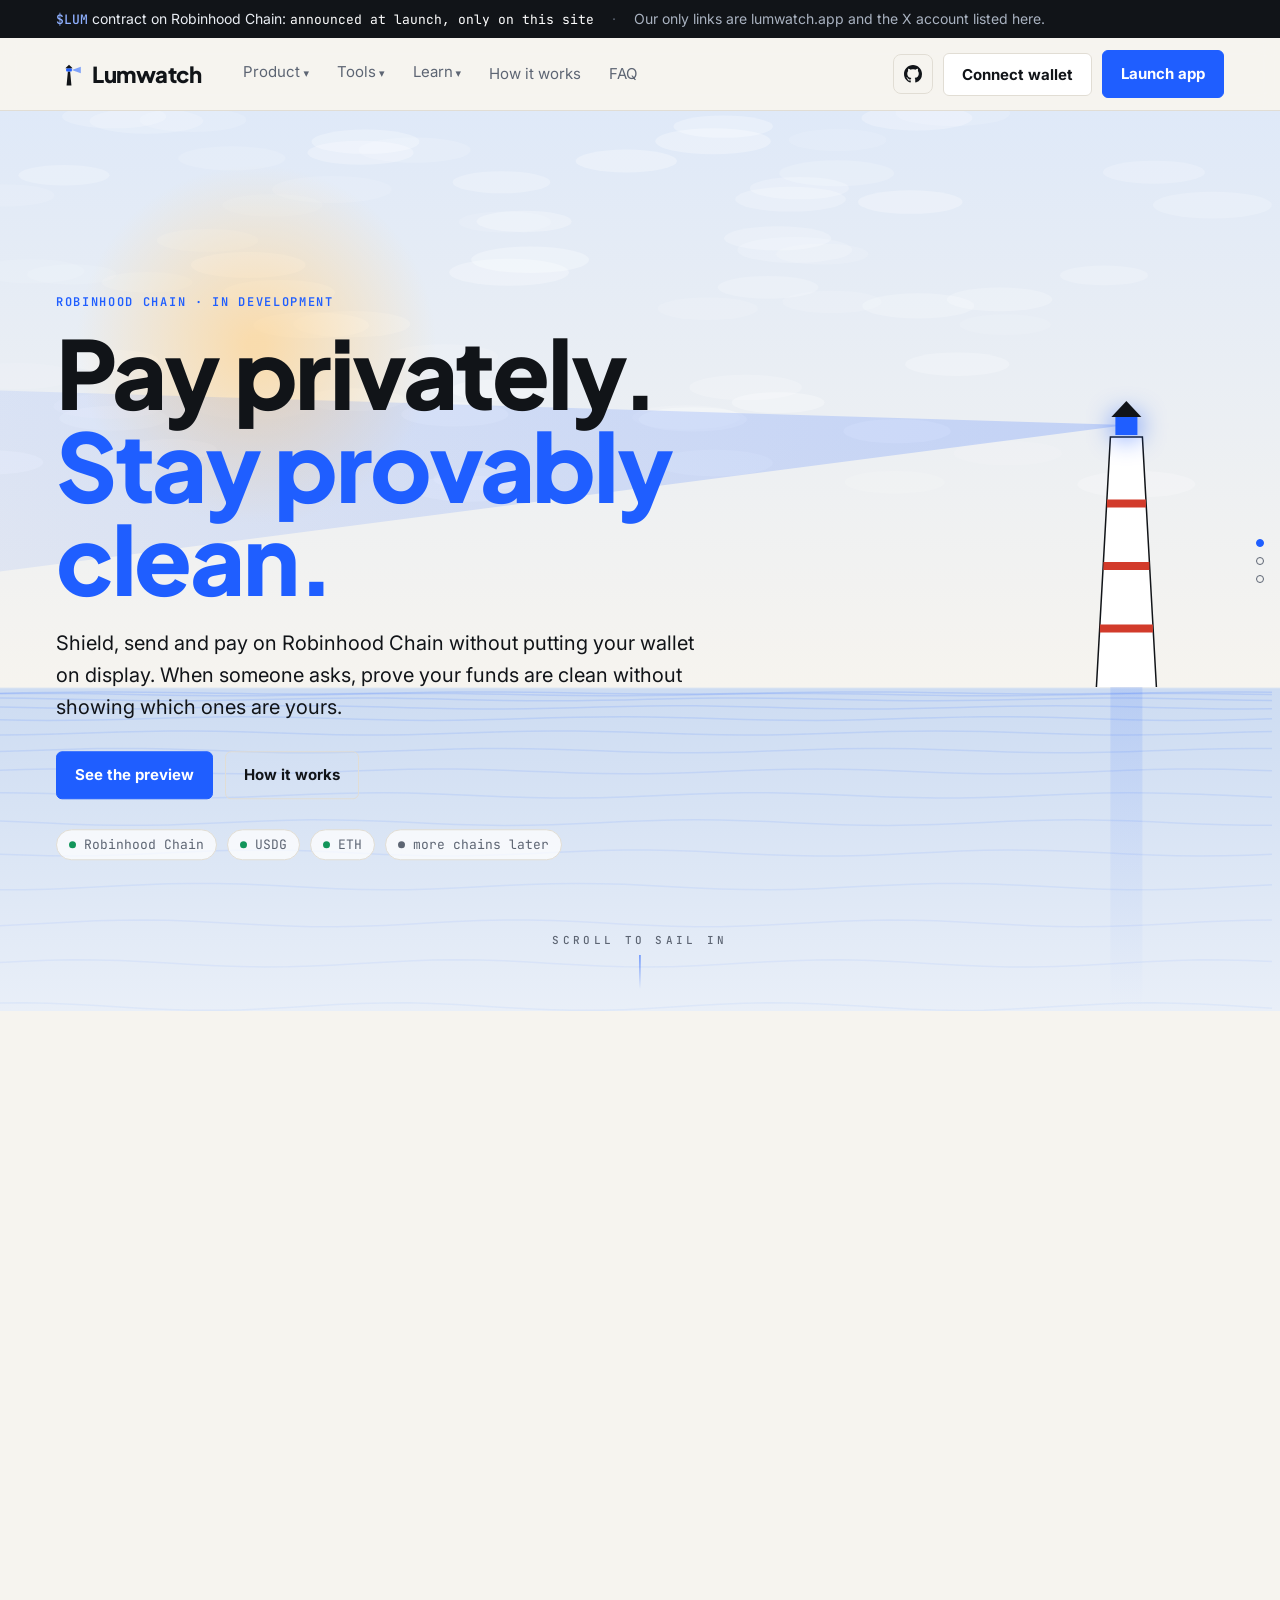
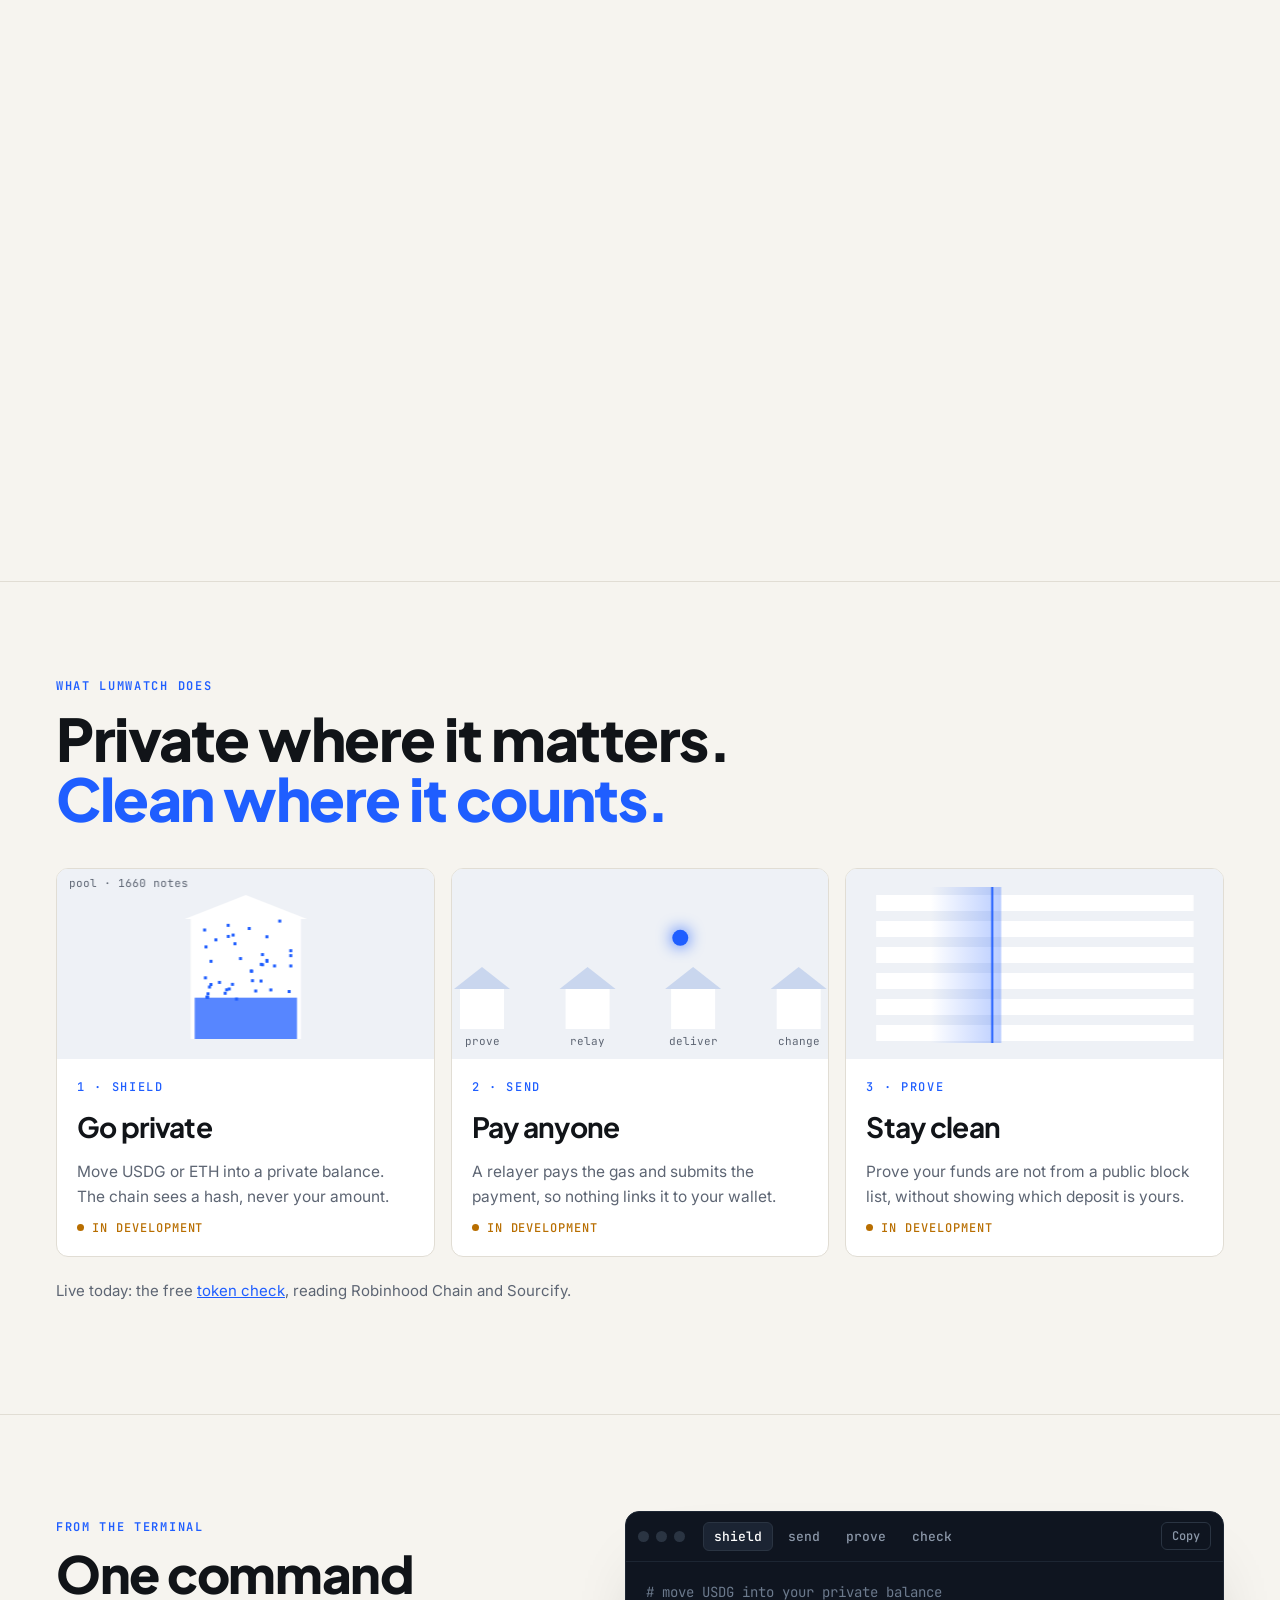
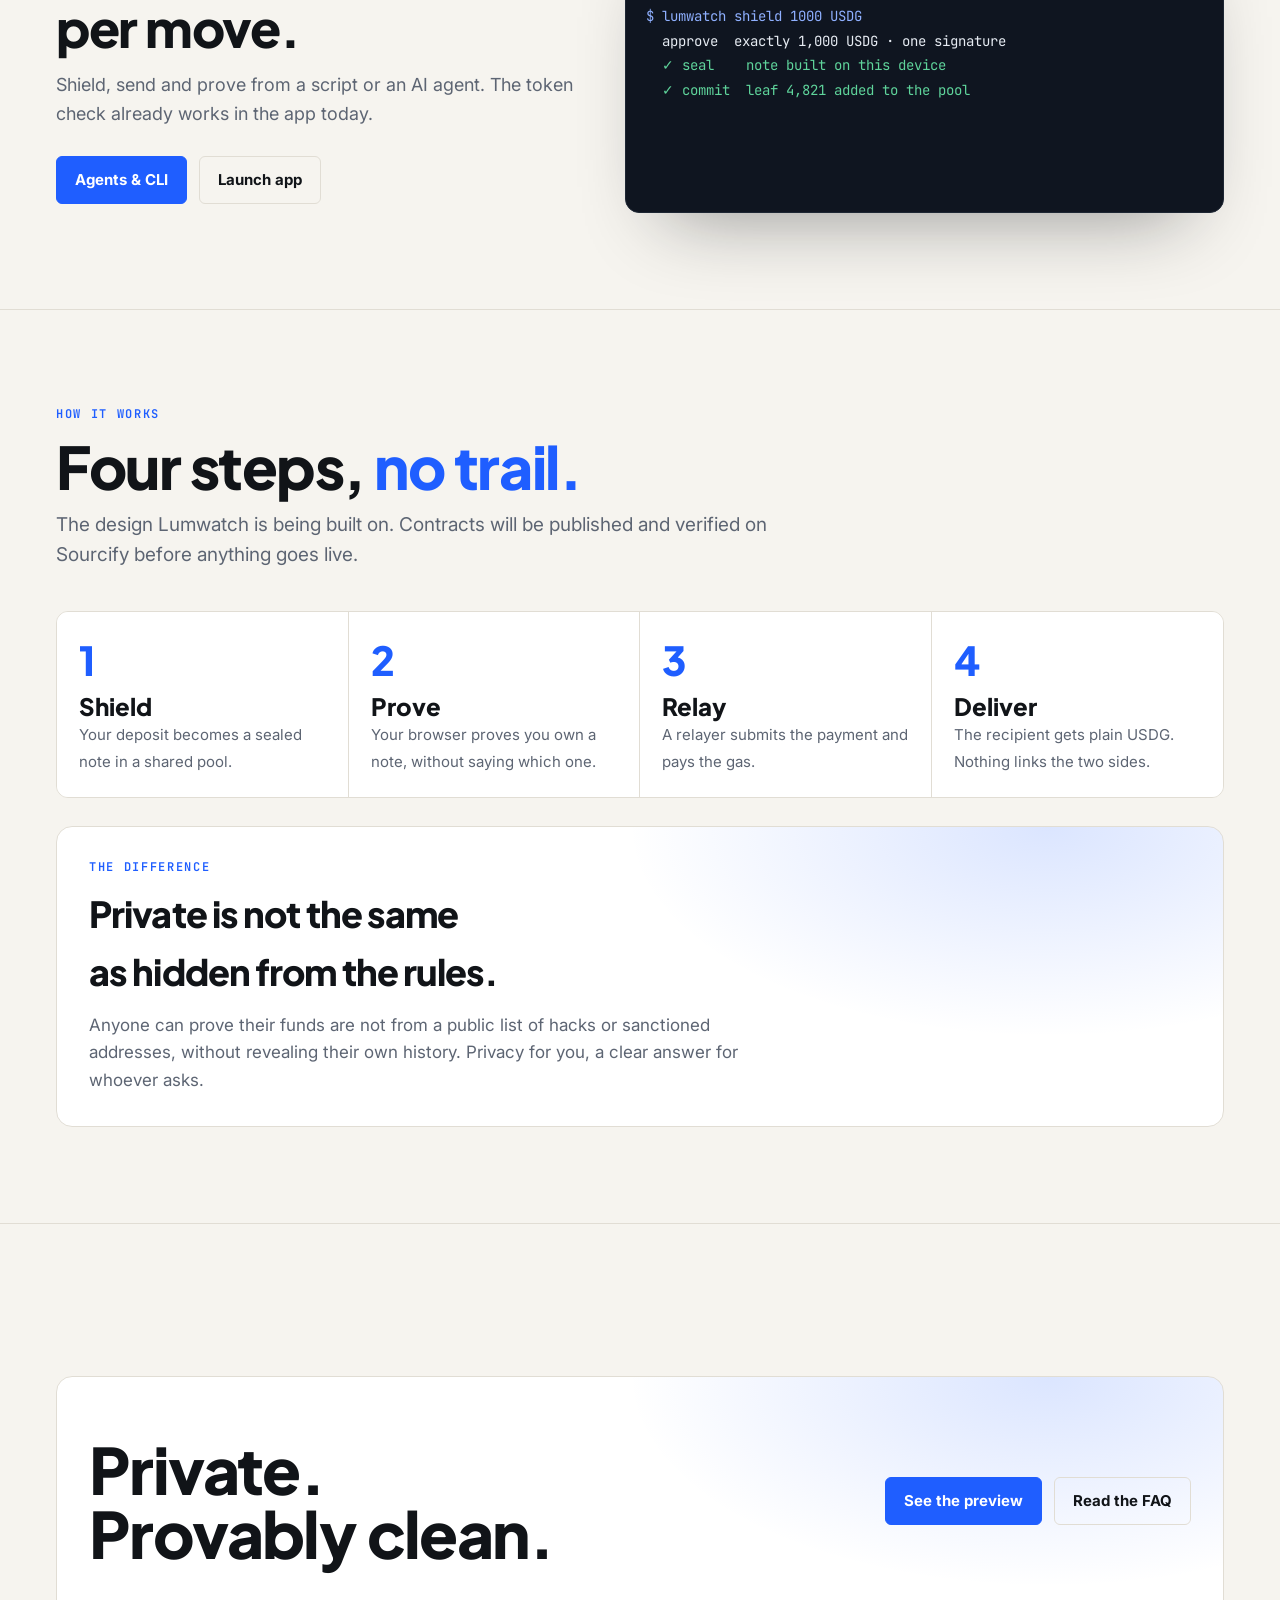
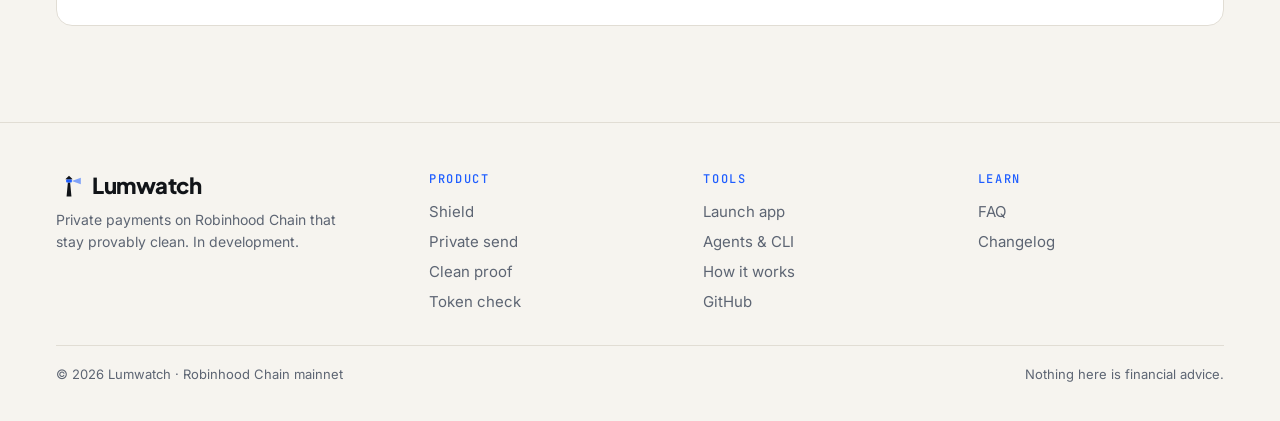
==== index.html @ 87ea3008 "Add files via upload" ====
<!doctype html>
<html lang="en">
<head>
<meta charset="utf-8">
<meta name="viewport" content="width=device-width, initial-scale=1, viewport-fit=cover">
<title>Lumwatch</title>
<meta name="description" content="Private payments on Robinhood Chain that stay provably clean. In development; the free token check is live.">
<link rel="canonical" href="https://lumwatch.app/">
<meta property="og:title" content="Lumwatch">
<meta property="og:description" content="Private payments on Robinhood Chain that stay provably clean. In development; the free token check is live.">
<meta property="og:url" content="https://lumwatch.app/">
<meta property="og:image" content="https://lumwatch.app/og.png">
<meta name="twitter:card" content="summary_large_image">
<meta name="theme-color" content="#f6f4ef">
<link rel="icon" href="data:image/svg+xml,%3Csvg xmlns='http://www.w3.org/2000/svg' viewBox='0 0 32 32'%3E%3Crect width='32' height='32' rx='7' fill='%23f6f4ef'/%3E%3Cpath d='M13 29l1.6-16h2.8L19 29z' fill='%23111418'/%3E%3Crect x='12.5' y='9' width='7' height='4' rx='1' fill='%231f5eff'/%3E%3Cpath d='M11.5 9h9L16 4.5z' fill='%23111418'/%3E%3C/svg%3E">
<link rel="preconnect" href="https://fonts.googleapis.com">
<link rel="preconnect" href="https://fonts.gstatic.com" crossorigin>
<link rel="stylesheet" href="https://fonts.googleapis.com/css2?family=Plus+Jakarta+Sans:wght@500;600;700;800&family=Inter:wght@400;500;600&family=JetBrains+Mono:wght@400;500&display=swap">
<link rel="stylesheet" href="/assets/style.css">
<link rel="stylesheet" href="/assets/extra.css">
</head>
<body data-page="home">
<div class="tokenbar"><div class="wrap">
  <span><b>$LUM</b> contract on Robinhood Chain: <span class="soon">announced at launch, only on this site</span></span>
  <span class="sep">·</span>
  <span class="muted">Our only links are lumwatch.app and the X account listed here.</span>
</div></div>
<nav class="top" id="nav"><div class="wrap">
  <a class="brand" href="/"><svg width="26" height="26" viewBox="0 0 32 32" aria-hidden="true"><path d="M13 30l1.6-17h2.8L19 30z" fill="#111418"/><rect x="12.5" y="9" width="7" height="4" rx="1" fill="#1f5eff"/><path d="M11.5 9h9L16 4.5z" fill="#111418"/><path d="M19.5 11l11-4v8z" fill="#1f5eff" opacity=".55"/></svg>Lumwatch</a>
  <div class="menu" id="menu">
    <div class="dd"><button type="button" aria-expanded="false">Product</button>
      <div class="panel">
        <a href="/shield/"><b>Shield <i>PREVIEW</i></b><span>Turn USDG or ETH into a private balance only you can see.</span></a>
        <a href="/send/"><b>Private send <i>PREVIEW</i></b><span>Pay any address. Nothing links it back to your wallet.</span></a>
        <a href="/prove/"><b>Clean proof <i>PREVIEW</i></b><span>Prove your funds are not from a blocked list, without showing which ones are yours.</span></a>
        <a href="/check/"><b>Token check <i>LIVE</i></b><span>Free: check any Robinhood Chain token before you buy.</span></a>
      </div></div>
    <div class="dd"><button type="button" aria-expanded="false">Tools</button>
      <div class="panel">
        <a href="/agents/"><b>Agents &amp; CLI</b><span>Private payments from scripts and AI agents. MCP server planned.</span></a>
        <a href="/how/"><b>How it works</b><span>Shield, prove, relay, deliver. And the clean proof.</span></a>
      </div></div>
    <div class="dd"><button type="button" aria-expanded="false">Learn</button>
      <div class="panel">
        <a href="/faq/"><b>FAQ</b><span>Privacy, rules, fees and what is live today.</span></a>
        <a href="/log/"><b>Changelog</b><span>What shipped and what is next.</span></a>
      </div></div>
    <a href="/how/">How it works</a>
    <a href="/faq/">FAQ</a>
  </div>
  <div class="navcta">
    <a class="iconbtn" href="https://github.com/lumwatch" target="_blank" rel="noopener" aria-label="Lumwatch on GitHub"><svg width="18" height="18" viewBox="0 0 16 16" aria-hidden="true" fill="currentColor"><path d="M8 0C3.58 0 0 3.58 0 8c0 3.54 2.29 6.53 5.47 7.59.4.07.55-.17.55-.38 0-.19-.01-.82-.01-1.49-2.01.37-2.53-.49-2.69-.94-.09-.23-.48-.94-.82-1.13-.28-.15-.68-.52-.01-.53.63-.01 1.08.58 1.23.82.72 1.21 1.87.87 2.33.66.07-.52.28-.87.51-1.07-1.78-.2-3.64-.89-3.64-3.95 0-.87.31-1.59.82-2.15-.08-.2-.36-1.02.08-2.12 0 0 .67-.21 2.2.82.64-.18 1.32-.27 2-.27.68 0 1.36.09 2 .27 1.53-1.04 2.2-.82 2.2-.82.44 1.1.16 1.92.08 2.12.51.56.82 1.27.82 2.15 0 3.07-1.87 3.75-3.65 3.95.29.25.54.73.54 1.48 0 1.07-.01 1.93-.01 2.2 0 .21.15.46.55.38A8.013 8.013 0 0016 8c0-4.42-3.58-8-8-8z"/></svg></a>
    <button class="btn wallet" type="button" id="wallet">Connect wallet</button>
    <a class="btn primary" href="/app/">Launch app</a>
    <button class="btn burger" type="button" id="burger" aria-expanded="false">Menu</button>
  </div>
</div></nav>
<main>
<div id="curtain" aria-hidden="true"><div class="c"><span class="lampdot"></span><span class="t">DIMMING THE WINDOWS</span><span class="w">LUMWATCH</span></div></div>
<div class="voyage" id="top">
  <div class="stage">
    <canvas id="sky" aria-hidden="true"></canvas>
    <div class="copy"><div class="wrap" style="position:relative;width:100%;height:100%">
      <div class="phase p1" style="top:50%;transform:translateY(-50%)">
        <div class="label">Robinhood Chain · in development</div>
        <h1 style="margin-top:16px">Pay privately. <span>Stay provably clean.</span></h1>
        <p>Shield, send and pay on Robinhood Chain without putting your wallet on display. When someone asks, prove your funds are clean without showing which ones are yours.</p>
        <div class="cta"><a class="btn primary" href="/app/">See the preview</a><a class="btn" href="/how/">How it works</a></div>
        <div class="chains"><span class="chip">Robinhood Chain</span><span class="chip">USDG</span><span class="chip">ETH</span><span class="chip next">more chains later</span></div>
      </div>
      <div class="phase p2 off" style="top:50%;transform:translateY(-50%)">
        <div class="label">The idea</div>
        <h2 style="margin-top:14px">Your wallet is <em>a lit window.</em></h2>
        <p>Every payment you make shows your balance, your history and everyone you pay. Lumwatch lets you choose what stays in the dark.</p>
      </div>
      <div class="phase p3 off" style="top:50%;transform:translateY(-50%)">
        <div class="label">Three moves</div>
        <h2 style="margin-top:14px">Shield. Send. <em>Prove.</em></h2>
        <div class="quay">
          <a href="/shield/"><i>1 · PREVIEW</i><b>Shield</b><span>Go private</span></a>
          <a href="/send/"><i>2 · PREVIEW</i><b>Send</b><span>Pay anyone</span></a>
          <a href="/prove/"><i>3 · PREVIEW</i><b>Prove</b><span>Stay clean</span></a>
        </div>
      </div>
    </div></div>
    <div class="depth" aria-hidden="true"><span class="on"></span><span></span><span></span></div>
    <div class="descend" aria-hidden="true">SCROLL TO SAIL IN<i></i></div>
  </div>
</div>
<section class="band"><div class="wrap"><div class="head reveal"><div class="label">What Lumwatch does</div><h2>Private where it matters. <em>Clean where it counts.</em></h2></div><div class="buildings"><a class="bld link reveal" href="/shield/"><canvas data-scene="granary" aria-hidden="true"></canvas><div class="in"><span class="num">1 · SHIELD</span><h3>Go private</h3><p>Move USDG or ETH into a private balance. The chain sees a hash, never your amount.</p><span class="st build">In development</span></div></a><a class="bld link reveal" href="/send/"><canvas data-scene="market" aria-hidden="true"></canvas><div class="in"><span class="num">2 · SEND</span><h3>Pay anyone</h3><p>A relayer pays the gas and submits the payment, so nothing links it to your wallet.</p><span class="st build">In development</span></div></a><a class="bld link reveal" href="/prove/"><canvas data-scene="light" aria-hidden="true"></canvas><div class="in"><span class="num">3 · PROVE</span><h3>Stay clean</h3><p>Prove your funds are not from a public block list, without showing which deposit is yours.</p><span class="st build">In development</span></div></a></div><p class="muted" style="margin-top:22px;font-size:15px">Live today: the free <a href="/check/">token check</a>, reading Robinhood Chain and Sourcify.</p></div></section>
<section class="band"><div class="wrap agents"><div class="reveal"><div class="label">From the terminal</div><h2 class="h2s">One command per move.</h2><p class="muted" style="font-size:18px;margin:16px 0 0">Shield, send and prove from a script or an AI agent. The token check already works in the app today.</p><div class="cta"><a class="btn primary" href="/agents/">Agents &amp; CLI</a><a class="btn" href="/app/">Launch app</a></div></div><div class="reveal"><div class="bpterm"><div class="tbar"><span class="dots"><i></i><i></i><i></i></span><div class="ttabs" role="tablist"><button type="button" data-cmd="shield" aria-selected="false">shield</button><button type="button" data-cmd="send" aria-selected="false">send</button><button type="button" data-cmd="prove" aria-selected="false">prove</button><button type="button" data-cmd="check" aria-selected="false">check</button></div><button class="tcopy" type="button" data-copycmd>Copy</button></div><pre aria-live="polite"></pre></div></div></div></section>
<section class="band" ><div class="wrap">
  <div class="head reveal"><div class="label">How it works</div><h2>Four steps, <em>no trail.</em></h2><p>The design Lumwatch is being built on. Contracts will be published and verified on Sourcify before anything goes live.</p></div>
  <div class="how reveal">
    <div><i>1</i><b>Shield</b><span>Your deposit becomes a sealed note in a shared pool.</span></div>
    <div><i>2</i><b>Prove</b><span>Your browser proves you own a note, without saying which one.</span></div>
    <div><i>3</i><b>Relay</b><span>A relayer submits the payment and pays the gas.</span></div>
    <div><i>4</i><b>Deliver</b><span>The recipient gets plain USDG. Nothing links the two sides.</span></div>
  </div>
  <div class="final reveal" style="margin-top:28px;padding:32px"><div style="max-width:60ch"><div class="label">The difference</div><h3 style="font-weight:800;font-size:clamp(26px,3vw,36px);margin-top:10px">Private is not the same as hidden from the rules.</h3><p class="muted" style="margin:12px 0 0">Anyone can prove their funds are not from a public list of hacks or sanctioned addresses, without revealing their own history. Privacy for you, a clear answer for whoever asks.</p></div></div>
</div></section>
<section class="band"><div class="wrap"><div class="final reveal" style="margin-top:56px"><h2>Private. Provably clean.</h2><div class="cta" style="margin:0"><a class="btn primary" href="/app/">See the preview</a><a class="btn" href="/faq/">Read the FAQ</a></div></div>
</div></section>
</main>
<footer><div class="wrap">
  <div><a class="brand" href="/" style="padding:0"><svg width="26" height="26" viewBox="0 0 32 32" aria-hidden="true"><path d="M13 30l1.6-17h2.8L19 30z" fill="#111418"/><rect x="12.5" y="9" width="7" height="4" rx="1" fill="#1f5eff"/><path d="M11.5 9h9L16 4.5z" fill="#111418"/><path d="M19.5 11l11-4v8z" fill="#1f5eff" opacity=".55"/></svg>Lumwatch</a><p class="muted" style="font-size:14px;margin:10px 0 0;max-width:34ch">Private payments on Robinhood Chain that stay provably clean. In development.</p></div>
  <div><h4>Product</h4><a href="/shield/">Shield</a><a href="/send/">Private send</a><a href="/prove/">Clean proof</a><a href="/check/">Token check</a></div>
  <div><h4>Tools</h4><a href="/app/">Launch app</a><a href="/agents/">Agents &amp; CLI</a><a href="/how/">How it works</a><a href="https://github.com/lumwatch" target="_blank" rel="noopener">GitHub</a></div>
  <div><h4>Learn</h4><a href="/faq/">FAQ</a><a href="/log/">Changelog</a></div>
  <div class="fine"><span>© 2026 Lumwatch · Robinhood Chain mainnet</span><span>Nothing here is financial advice.</span></div>
</div></footer>
<script src="/assets/site.js"></script>
</body>
</html>
---- assets/style.css ----
/* Layout: a harbour at first light; the lighthouse decides what is seen. An intro curtain lights the lamp, a pinned full-screen scene pulls the lighthouse closer as you scroll, then the quay opens: a working product window, the three buildings, agents, and the harbour log. One light look by choice: clean cream ground, ink text, sea-blue accent. */
:root {
  --sea: #f6f4ef; --tide: #ffffff; --deck: #eef1f6; --stone: #e1ddd4;
  --fog: #111418; --mist: #5d6573; --lamp: #1f5eff; --lamp-deep: #1546c9; --on-lamp: #ffffff;
  --safe: #12955a; --warn: #b86e00; --danger: #d23b2b;
  --display: "Plus Jakarta Sans", "Segoe UI", system-ui, sans-serif;
  --body: "Inter", "Segoe UI", system-ui, sans-serif;
  --mono: "JetBrains Mono", ui-monospace, Menlo, Consolas, monospace;
  color-scheme: light;
}
* { box-sizing: border-box; }
html { scroll-behavior: smooth; }
body { margin: 0; background: var(--sea); color: var(--fog); font: 17px/1.6 var(--body); overflow-x: hidden; }
a { color: var(--lamp); }
button { font-family: inherit; }
a:focus-visible, button:focus-visible, input:focus-visible, summary:focus-visible { outline: 2px solid var(--lamp); outline-offset: 3px; }
.wrap { max-width: 1200px; margin: 0 auto; padding-left: max(16px, env(safe-area-inset-left, 0px)); padding-right: max(16px, env(safe-area-inset-right, 0px)); }
h1, h2, h3 { font-family: var(--display); text-wrap: balance; margin: 0; letter-spacing: -.025em; }
.label { font: 600 12px var(--mono); letter-spacing: .14em; text-transform: uppercase; color: var(--lamp); }
.mono { font-family: var(--mono); }
.muted { color: var(--mist); }

/* intro curtain (Stoa "entering") */
#curtain { position: fixed; inset: 0; z-index: 50; background: var(--sea); display: grid; place-items: center; transition: opacity .9s ease, visibility .9s; }
#curtain.gone { opacity: 0; visibility: hidden; }
#curtain .c { display: flex; flex-direction: column; align-items: center; gap: 18px; }
#curtain .lampdot { width: 14px; height: 14px; border-radius: 50%; background: var(--lamp); box-shadow: 0 0 0 0 var(--lamp); animation: ignite 1.4s ease forwards; }
@keyframes ignite { 0% { opacity: 0; transform: scale(.2); } 60% { opacity: 1; box-shadow: 0 0 50px 16px color-mix(in srgb, var(--lamp) 40%, transparent); } 100% { opacity: 1; box-shadow: 0 0 90px 30px color-mix(in srgb, var(--lamp) 18%, transparent); } }
#curtain .t { font: 500 13px var(--mono); letter-spacing: .4em; color: var(--mist); }
#curtain .w { font: 800 48px var(--display); letter-spacing: -.02em; color: var(--fog); }

/* token bar (Blackpool) */
.tokenbar { background: var(--fog); color: #e9edf3; font-size: 14px; }
.tokenbar .wrap { display: flex; flex-wrap: wrap; gap: 6px 18px; align-items: center; padding-block: 8px; }
.tokenbar b { font: 500 13px var(--mono); color: #8fb0ff; }
.tokenbar .soon { font: 13px var(--mono); color: #fff; }
.tokenbar .sep { color: #5d6573; } .tokenbar .muted { color: #a9b2c0; }

/* nav with dropdowns */
body::before { content: ""; position: fixed; inset: 0 0 auto; height: env(safe-area-inset-top, 0px); z-index: 30; background: var(--sea); }
nav.top { position: sticky; top: env(safe-area-inset-top, 0px); z-index: 20; background: color-mix(in srgb, var(--sea) 88%, transparent); backdrop-filter: blur(10px); border-bottom: 1px solid var(--stone); }
nav.top .wrap { display: flex; align-items: center; gap: 18px; padding-block: 12px; }
.brand svg { flex: 0 0 auto; }
.brand { display: flex; align-items: center; gap: 10px; font: 800 22px var(--display); letter-spacing: -.02em; color: var(--fog); text-decoration: none; }
.menu { display: flex; gap: 4px; margin-left: 12px; }
.dd { position: relative; }
.dd > button, .menu > a { background: none; border: 0; color: var(--mist); font-size: 15px; padding: 8px 12px; border-radius: 6px; cursor: pointer; text-decoration: none; }
.dd > button:hover, .menu > a:hover, .dd.open > button { color: var(--fog); background: var(--tide); }
.dd > button::after { content: " ▾"; font-size: 11px; }
.panel { position: absolute; top: calc(100% + 8px); left: 0; width: 340px; background: var(--tide); border: 1px solid var(--stone); border-radius: 10px; padding: 8px; display: none; box-shadow: 0 24px 50px -20px rgba(17,20,24,.25); }
.dd.open .panel { display: grid; }
.panel a { display: grid; gap: 2px; padding: 10px 12px; border-radius: 8px; text-decoration: none; color: var(--fog); }
.panel a:hover { background: var(--deck); }
.panel a b { font-size: 15px; } .panel a span { font-size: 13px; color: var(--mist); }
.panel a i { font: normal 500 11px var(--mono); color: var(--lamp); margin-left: 6px; }
.navcta { margin-left: auto; display: flex; gap: 10px; align-items: center; }
.navcta .btn { white-space: nowrap; }
@media (max-width: 520px) { .navcta .btn { padding: 9px 12px; font-size: 14px; } .brand { font-size: 21px; } .tokenbar .muted, .tokenbar .sep { display: none; } .tokenbar .soon { display: block; } }
.btn { display: inline-flex; align-items: center; gap: 8px; padding: 11px 18px; border-radius: 6px; font-weight: 700; font-size: 15px; text-decoration: none; border: 1px solid var(--stone); color: var(--fog); background: transparent; cursor: pointer; }
.btn.primary { background: var(--lamp); border-color: var(--lamp); color: var(--on-lamp); }
.btn.primary:hover { background: var(--lamp-deep); border-color: var(--lamp-deep); }
.btn:hover { border-color: var(--lamp); }
.burger { display: none; }
@media (max-width: 900px) { .menu { display: none; } .burger { display: inline-flex; } nav.top.open .menu { display: flex; flex-direction: column; position: absolute; top: 100%; left: 0; right: 0; background: var(--tide); padding: 10px max(16px, env(safe-area-inset-left, 0px)); border-bottom: 1px solid var(--stone); margin: 0; } nav.top.open .panel { position: static; width: auto; box-shadow: none; } }

/* pinned hero (Stoa) */
.voyage { position: relative; height: 230vh; }
.stage { position: sticky; top: 0; height: 100vh; min-height: 560px; overflow: hidden; }
#sky { position: absolute; inset: 0; width: 100%; height: 100%; display: block; }
.stage .copy { position: absolute; inset: 72px 0 40px 0; display: flex; flex-direction: column; justify-content: center; }
.phase { position: absolute; left: max(16px, env(safe-area-inset-left, 0px)); right: max(16px, env(safe-area-inset-right, 0px)); transition: opacity .6s ease, transform .8s cubic-bezier(.2,.8,.2,1); }
.phase.off { opacity: 0; transform: translateY(24px); pointer-events: none; }
.p1 h1 { font-weight: 800; font-size: clamp(50px, 7.4vw, 100px); line-height: .98; max-width: 11ch; }
.p1 h1 span { display: block; color: var(--lamp); }
.p1 p { max-width: 50ch; font-size: 20px; margin: 22px 0 0; }
@media (max-width: 700px) { .p1 p, .p2 p { font-size: 17px; max-width: 32ch; } .p1 h1 { font-size: clamp(40px, 11.5vw, 60px); max-width: none; letter-spacing: -.03em; } .p2 h2, .p3 h2 { font-size: clamp(40px, 12vw, 64px); } .chains { margin-top: 20px; } }
.cta { display: flex; flex-wrap: wrap; gap: 12px; margin-top: 28px; }
.chains { display: flex; flex-wrap: wrap; gap: 10px; margin-top: 30px; font: 13px var(--mono); color: var(--mist); align-items: center; }
.chip { display: inline-flex; align-items: center; gap: 8px; border: 1px solid var(--stone); border-radius: 999px; padding: 6px 12px; background: color-mix(in srgb, var(--tide) 75%, transparent); }
.chip::before { content: ""; width: 7px; height: 7px; border-radius: 50%; background: var(--safe); }
.chip.next::before { background: var(--mist); }
.p2 h2, .p3 h2 { font-weight: 800; font-size: clamp(40px, 5.6vw, 76px); line-height: 1; max-width: 14ch; }
.p2 h2 em, .p3 h2 em { font-style: normal; color: var(--lamp); }
.p2 p, .p3 p { font-size: 19px; max-width: 46ch; margin: 18px 0 0; }
.quay { display: grid; grid-template-columns: repeat(3, minmax(0, 1fr)); gap: 12px; margin-top: 26px; max-width: 760px; }
.quay a { display: block; border: 1px solid var(--stone); background: color-mix(in srgb, var(--tide) 88%, transparent); border-radius: 10px; padding: 14px; box-shadow: 0 10px 30px -20px rgba(17,20,24,.3); text-decoration: none; color: var(--fog); }
.quay a b { display: block; font: 800 24px var(--display); }
.quay a i { font: normal 500 12px var(--mono); color: var(--lamp); }
.quay a span { display: block; font-size: 14px; color: var(--mist); }
@media (max-width: 640px) { .quay { grid-template-columns: minmax(0, 1fr); } }
.descend { position: absolute; left: 50%; bottom: 22px; transform: translateX(-50%); font: 500 11px var(--mono); letter-spacing: .3em; color: var(--mist); display: flex; flex-direction: column; align-items: center; gap: 8px; }
.descend i { width: 1px; height: 34px; background: linear-gradient(var(--lamp), transparent); animation: drop 2.2s infinite; }
@keyframes drop { 0% { transform: scaleY(0); transform-origin: top; } 50% { transform: scaleY(1); transform-origin: top; } 51% { transform-origin: bottom; } 100% { transform: scaleY(0); transform-origin: bottom; } }
.depth { position: absolute; right: max(16px, env(safe-area-inset-right, 0px)); top: 50%; transform: translateY(-50%); display: flex; flex-direction: column; gap: 10px; }
.depth span { width: 8px; height: 8px; border-radius: 50%; border: 1px solid var(--mist); transition: background .3s, border-color .3s; }
.depth span.on { background: var(--lamp); border-color: var(--lamp); }
@media (max-width: 640px) { .depth { display: none; } }

/* sections */
section.band { border-top: 1px solid var(--stone); }
section.band > .wrap { padding-block: 96px; }
.head { max-width: 760px; display: grid; gap: 14px; margin-bottom: 40px; }
.head h2 { font-weight: 800; font-size: clamp(36px, 4.6vw, 60px); line-height: 1.02; }
.head h2 em { font-style: normal; color: var(--lamp); }
.head p { color: var(--mist); font-size: 19px; margin: 0; }

/* product window (Blackpool demo) */
.app { border: 1px solid var(--stone); border-radius: 16px; overflow: hidden; background: var(--sea); box-shadow: 0 40px 90px -45px rgba(17,20,24,.35); }
.appbar { display: flex; align-items: center; gap: 10px; padding: 12px 16px; border-bottom: 1px solid var(--stone); background: var(--deck); }
.appbar i { width: 11px; height: 11px; border-radius: 50%; background: var(--stone); display: block; }
.appbar .url { margin-left: 12px; font: 13px var(--mono); color: var(--mist); background: var(--tide); border-radius: 6px; padding: 4px 12px; flex: 0 1 320px; min-width: 0; overflow: hidden; white-space: nowrap; text-overflow: ellipsis; }
.appbar .live { margin-left: auto; font: 500 12px var(--mono); color: var(--safe); display: inline-flex; gap: 6px; align-items: center; }
.appbar .live::before { content: ""; width: 7px; height: 7px; border-radius: 50%; background: currentColor; animation: blink 1.8s infinite; }
@keyframes blink { 50% { opacity: .25; } }
.appbody { display: grid; grid-template-columns: 220px minmax(0, 1fr); min-height: 560px; }
@media (max-width: 860px) { .appbody { grid-template-columns: minmax(0, 1fr); } }
.side { border-right: 1px solid var(--stone); padding: 16px 12px; display: flex; flex-direction: column; gap: 4px; }
@media (max-width: 860px) { .side { border-right: 0; border-bottom: 1px solid var(--stone); flex-direction: row; flex-wrap: wrap; } }
.side .grp { font: 500 11px var(--mono); letter-spacing: .14em; color: var(--mist); text-transform: uppercase; padding: 10px 10px 4px; }
@media (max-width: 860px) { .side .grp { display: none; } }
.side button { text-align: left; background: none; border: 0; color: var(--mist); font-size: 15px; padding: 9px 10px; border-radius: 6px; cursor: pointer; display: flex; justify-content: space-between; gap: 8px; }
.side button:hover { color: var(--fog); background: var(--deck); }
.side button[aria-selected="true"] { color: var(--fog); background: var(--deck); box-shadow: inset 2px 0 0 var(--lamp); }
.side button small { font: 11px var(--mono); color: var(--lamp); }
.view { padding: 22px; min-width: 0; }
.view[hidden] { display: none; }
.vh { display: flex; flex-wrap: wrap; justify-content: space-between; gap: 10px; align-items: baseline; margin-bottom: 18px; }
.vh h3 { font: 700 26px var(--display); }
.vh span { font: 13px var(--mono); color: var(--mist); }
.tiles { display: grid; grid-template-columns: repeat(4, minmax(0, 1fr)); gap: 12px; }
@media (max-width: 760px) { .tiles { grid-template-columns: repeat(2, minmax(0, 1fr)); } }
.tile { border: 1px solid var(--stone); border-radius: 10px; padding: 14px; background: var(--tide); }
.tile span { font-size: 13px; color: var(--mist); } .tile b { display: block; font: 800 32px var(--display); margin-top: 4px; font-variant-numeric: tabular-nums; }
.tile small { font: 12px var(--mono); color: var(--mist); }
.split2 { display: grid; grid-template-columns: minmax(0, 1.2fr) minmax(0, 1fr); gap: 16px; margin-top: 16px; }
@media (max-width: 760px) { .split2 { grid-template-columns: minmax(0, 1fr); } }
.box { border: 1px solid var(--stone); border-radius: 10px; padding: 16px; background: var(--tide); min-width: 0; }
.box h4 { margin: 0 0 10px; font-size: 15px; color: var(--fog); }
.feed { display: flex; flex-direction: column; gap: 8px; font: 13px/1.5 var(--mono); }
.feed div { display: grid; grid-template-columns: 70px minmax(0, 1fr) auto; gap: 10px; padding: 8px 0; border-top: 1px solid var(--stone); }
.feed div:first-child { border-top: 0; }
.feed .t { color: var(--mist); } .feed .ok { color: var(--safe); } .feed .wa { color: var(--warn); } .feed .no { color: var(--danger); }
.bars { display: flex; align-items: flex-end; gap: 6px; height: 120px; }
.bars i { flex: 1; background: linear-gradient(var(--lamp), color-mix(in srgb, var(--lamp) 25%, transparent)); border-radius: 3px 3px 0 0; min-height: 4px; transition: height .8s cubic-bezier(.2,.8,.2,1); }
.barlabels { display: flex; justify-content: space-between; font: 11px var(--mono); color: var(--mist); margin-top: 6px; }

/* pipeline (Blackpool steps) */
.flowgrid { display: grid; grid-template-columns: minmax(0, 1fr) minmax(0, 1fr); gap: 18px; align-items: start; }
@media (max-width: 860px) { .flowgrid { grid-template-columns: minmax(0, 1fr); } }
.steps { display: flex; flex-direction: column; gap: 10px; }
.step { display: grid; grid-template-columns: 34px minmax(0, 1fr) auto; gap: 12px; align-items: start; border: 1px solid var(--stone); border-radius: 10px; padding: 12px 14px; background: var(--tide); transition: border-color .4s, background .4s; }
.step .n { width: 30px; height: 30px; border-radius: 50%; border: 1px solid var(--stone); display: grid; place-items: center; font: 500 13px var(--mono); color: var(--mist); }
.step b { display: block; font-size: 15px; } .step p { margin: 3px 0 0; font-size: 14px; color: var(--mist); }
.step .st { font: 500 12px var(--mono); color: var(--mist); white-space: nowrap; }
.step.run { border-color: var(--lamp); background: color-mix(in srgb, var(--lamp) 6%, var(--tide)); }
.step.run .n { border-color: var(--lamp); color: var(--lamp); }
.step.run .st { color: var(--lamp); }
.step.done .n { background: var(--safe); border-color: var(--safe); color: #fff; }
.step.done .st { color: var(--safe); }
.form { border: 1px solid var(--stone); border-radius: 10px; padding: 16px; background: var(--tide); display: grid; gap: 12px; }
.form .row { display: flex; justify-content: space-between; gap: 12px; font-size: 14px; border-bottom: 1px dashed var(--stone); padding-bottom: 10px; }
.form .row span { color: var(--mist); } .form .row b { font: 500 14px var(--mono); text-align: right; overflow-wrap: anywhere; }
.form .go { width: 100%; justify-content: center; }
.form .result { font: 500 14px var(--mono); color: var(--mist); min-height: 22px; }
.form .result.ok { color: var(--safe); }

/* real scanner inside the window */
.scanbar { display: flex; gap: 10px; flex-wrap: wrap; }
.scanbar label { position: absolute; width: 1px; height: 1px; overflow: hidden; clip: rect(0 0 0 0); }
#ca { flex: 1 1 260px; min-width: 0; font: 14px var(--mono); color: var(--fog); background: var(--tide); border: 1px solid var(--stone); border-radius: 6px; padding: 11px 12px; }
.presets { display: flex; gap: 8px; flex-wrap: wrap; margin: 10px 0 14px; align-items: center; font: 13px var(--mono); color: var(--mist); }
.presets button { font: 13px var(--mono); color: var(--mist); background: transparent; border: 1px dashed var(--stone); border-radius: 999px; padding: 4px 11px; cursor: pointer; }
.presets button:hover { color: var(--fog); border-color: var(--mist); }
.scanner { position: relative; border: 1px solid var(--stone); border-radius: 10px; overflow: hidden; background: var(--tide); }
.sweep { position: absolute; inset: 0; pointer-events: none; background: linear-gradient(100deg, transparent 0 40%, color-mix(in srgb, var(--lamp) 20%, transparent) 50%, transparent 60% 100%); background-size: 260% 100%; background-position: 120% 0; opacity: 0; }
.scanner.busy .sweep { opacity: 1; animation: sweep 1.1s linear infinite; }
@keyframes sweep { to { background-position: -120% 0; } }
.verdict { display: grid; grid-template-columns: 56px minmax(0, 1fr); gap: 16px; align-items: center; padding: 16px; border-bottom: 1px solid var(--stone); }
.lamp { width: 56px; height: 56px; border-radius: 50%; background: radial-gradient(circle, var(--v, var(--mist)) 0 30%, transparent 70%); box-shadow: 0 0 40px -6px var(--v, var(--mist)); transition: background .4s, box-shadow .4s; }
.verdict h3 { font: 700 26px/1.1 var(--display); color: var(--v, var(--fog)); }
.verdict p { margin: 6px 0 0; color: var(--mist); font-size: 14px; overflow-wrap: anywhere; }
.checks { list-style: none; margin: 0; padding: 0; }
.checks li { display: grid; grid-template-columns: 24px minmax(0, 170px) minmax(0, 1fr); gap: 12px; padding: 10px 16px; border-bottom: 1px solid color-mix(in srgb, var(--stone) 70%, transparent); align-items: baseline; }
@media (max-width: 560px) { .checks li { grid-template-columns: 24px minmax(0, 1fr); } .checks li .v { grid-column: 2; } }
.checks li .i { font: 700 14px var(--mono); } .checks li .k { font-weight: 700; font-size: 14px; } .checks li .v { color: var(--mist); font: 13px/1.5 var(--mono); overflow-wrap: anywhere; }
.checks li.ok .i { color: var(--safe); } .checks li.warn .i { color: var(--warn); } .checks li.bad .i { color: var(--danger); } .checks li.na .i { color: var(--mist); }
.checks li.in { animation: rowin .45s cubic-bezier(.2,.8,.2,1) both; }
@keyframes rowin { from { opacity: 0; transform: translateX(-10px); } }
.scanfoot { padding: 12px 16px; font: 12px var(--mono); color: var(--mist); }

/* three buildings */
.buildings { display: grid; grid-template-columns: repeat(3, minmax(0, 1fr)); gap: 16px; }
@media (max-width: 860px) { .buildings { grid-template-columns: minmax(0, 1fr); } }
.bld { border: 1px solid var(--stone); border-radius: 12px; overflow: hidden; background: var(--tide); display: flex; flex-direction: column; }
.bld canvas { display: block; width: 100%; height: 190px; background: var(--deck); }
.bld .in { padding: 20px; display: flex; flex-direction: column; gap: 10px; flex: 1; }
.bld .num { font: 500 12px var(--mono); color: var(--lamp); letter-spacing: .14em; }
.bld h3 { font-weight: 700; font-size: 28px; }
.bld p { margin: 0; color: var(--mist); font-size: 15.5px; }
.bld .st { margin-top: auto; font: 500 12px var(--mono); letter-spacing: .08em; text-transform: uppercase; display: inline-flex; gap: 8px; align-items: center; }
.bld .st::before { content: ""; width: 7px; height: 7px; border-radius: 50%; background: currentColor; }
.st.live { color: var(--safe); } .st.build { color: var(--warn); }

/* agents + cli */
.agents { display: grid; grid-template-columns: minmax(0, 1fr) minmax(0, 1.1fr); gap: 24px; align-items: center; }
@media (max-width: 860px) { .agents { grid-template-columns: minmax(0, 1fr); } }
.term { background: #0f1520; border: 1px solid #1d2633; border-radius: 12px; overflow: hidden; }
.term .bar { display: flex; gap: 8px; padding: 12px 14px; border-bottom: 1px solid #1d2633; }
.term .bar i { width: 11px; height: 11px; border-radius: 50%; background: #2a3442; display: block; }
.term pre { margin: 0; padding: 18px 20px; font: 14px/1.7 var(--mono); color: #e6ebf2; white-space: pre-wrap; overflow-wrap: anywhere; min-height: 260px; }
.term .c { color: #6c7a8d; } .term .p { color: #8fb0ff; } .term .g { color: #5fd49b; } .term .y { color: #f2b24d; }
.ticks { list-style: none; padding: 0; margin: 18px 0 0; display: grid; gap: 10px; }
.ticks li { display: grid; grid-template-columns: 22px minmax(0, 1fr); gap: 10px; color: var(--fog); }
.ticks li::before { content: "◆"; color: var(--lamp); font-size: 12px; margin-top: 4px; }
.ticks li span { color: var(--mist); }

/* how it works */
.how { display: grid; grid-template-columns: repeat(4, minmax(0, 1fr)); gap: 0; border: 1px solid var(--stone); border-radius: 12px; overflow: hidden; }
@media (max-width: 860px) { .how { grid-template-columns: repeat(2, minmax(0, 1fr)); } }
@media (max-width: 520px) { .how { grid-template-columns: minmax(0, 1fr); } }
.how div { padding: 22px; border-right: 1px solid var(--stone); background: var(--tide); }
.how div:last-child { border-right: 0; }
.how i { font: normal 800 40px var(--display); color: var(--lamp); }
.how b { display: block; font: 800 24px var(--display); margin-top: 6px; }
.how span { color: var(--mist); font-size: 15px; }

.how.three { grid-template-columns: repeat(3, minmax(0, 1fr)); }
@media (max-width: 760px) { .how.three { grid-template-columns: minmax(0, 1fr); } .how.three div { border-right: 0; border-bottom: 1px solid var(--stone); } }
/* faq */
details.q { border-bottom: 1px solid var(--stone); padding: 18px 0; }
details.q summary { cursor: pointer; list-style: none; display: flex; justify-content: space-between; gap: 14px; font: 700 18px var(--body); }
details.q summary::after { content: "+"; color: var(--lamp); font-size: 24px; line-height: 1; transition: transform .2s; }
details.q[open] summary::after { transform: rotate(45deg); }
details.q p { color: var(--mist); margin: 10px 0 0; max-width: 72ch; }

/* final cta + footer */
.final { position: relative; overflow: hidden; border-radius: 16px; border: 1px solid var(--stone); padding: 60px 32px; background: radial-gradient(600px 300px at 85% 0%, color-mix(in srgb, var(--lamp) 16%, transparent), transparent 70%), var(--tide); display: flex; flex-wrap: wrap; gap: 24px; justify-content: space-between; align-items: center; }
.final h2 { font-weight: 800; font-size: clamp(36px, 5vw, 64px); line-height: 1; max-width: 12ch; }
footer { border-top: 1px solid var(--stone); }
footer .wrap { padding-block: 48px 36px; display: grid; grid-template-columns: minmax(0, 1.4fr) repeat(3, minmax(0, 1fr)); gap: 28px; }
@media (max-width: 760px) { footer .wrap { grid-template-columns: repeat(2, minmax(0, 1fr)); } }
footer h4 { margin: 0 0 10px; font: 500 12px var(--mono); letter-spacing: .14em; text-transform: uppercase; color: var(--lamp); }
footer a { display: block; color: var(--mist); text-decoration: none; font-size: 15px; padding: 3px 0; } footer a:hover { color: var(--fog); }
footer .fine { grid-column: 1 / -1; border-top: 1px solid var(--stone); padding-top: 18px; font-size: 13px; color: var(--mist); display: flex; flex-wrap: wrap; gap: 10px; justify-content: space-between; }

.reveal { transition: transform .8s cubic-bezier(.2,.8,.2,1), opacity .8s; }
.reveal.pre { transform: translateY(28px); opacity: .25; }
@media (prefers-reduced-motion: reduce) { #curtain { display: none; } .reveal.pre { transform: none; opacity: 1; } .descend i, .appbar .live::before, .scanner.busy .sweep { animation: none; } html { scroll-behavior: auto; } .voyage { height: auto; } .stage { position: relative; height: auto; min-height: 640px; } }
---- assets/extra.css ----
/* multi-page additions: wallet, GitHub, page heads, solo views, tabbed terminal */
.menu > a.on { color: var(--fog); background: var(--deck); }
.iconbtn { display: inline-grid; place-items: center; width: 40px; height: 40px; border: 1px solid var(--stone); border-radius: 8px; color: var(--fog); }
.iconbtn:hover { border-color: var(--lamp); color: var(--lamp); }
.btn.wallet { background: var(--tide); }
.btn.wallet.on { font-family: var(--mono); font-size: 13px; color: var(--safe); border-color: color-mix(in srgb, var(--safe) 50%, var(--stone)); }
.btn.wallet.on::before { content: ""; width: 7px; height: 7px; border-radius: 50%; background: var(--safe); }
@media (max-width: 1080px) { .navcta .iconbtn { display: none; } }
@media (max-width: 760px) { .btn.wallet { display: none; } }
.pagehead .wrap { padding-block: 64px 8px; display: grid; gap: 14px; max-width: 900px; margin-left: 0; }
@media (min-width: 1232px) { .pagehead .wrap { margin-left: calc((100vw - 1200px) / 2); } }
.pagehead h1 { font-weight: 800; font-size: clamp(40px, 6vw, 76px); line-height: 1; }
.pagehead p { color: var(--mist); font-size: 19px; margin: 0; max-width: 60ch; }
.h2s { font-weight: 800; font-size: clamp(32px, 4vw, 52px); line-height: 1.05; margin-top: 12px; }
.solo-wrap { padding: 4px; }
.view.solo { padding: 22px; }
a.bld.link { text-decoration: none; color: inherit; transition: transform .25s, border-color .25s, box-shadow .25s; }
a.bld.link:hover { transform: translateY(-4px); border-color: var(--lamp); box-shadow: 0 20px 40px -26px rgba(31,94,255,.5); }
.mywallet { display: flex; flex-wrap: wrap; gap: 8px 18px; justify-content: space-between; padding: 12px 14px; border: 1px solid color-mix(in srgb, var(--safe) 40%, var(--stone)); background: color-mix(in srgb, var(--safe) 6%, var(--tide)); border-radius: 10px; margin-bottom: 14px; font-size: 14px; }
.mywallet b { font-family: var(--mono); font-weight: 500; }
.connectnote { display: flex; flex-wrap: wrap; gap: 12px; align-items: center; justify-content: space-between; padding: 12px 14px; border: 1px dashed var(--stone); border-radius: 10px; margin-bottom: 14px; font-size: 14px; color: var(--mist); }
.mywallet:not([hidden]) + .connectnote { display: none; }
.bpterm { background: #0f1520; border: 1px solid #1d2633; border-radius: 14px; overflow: hidden; box-shadow: 0 40px 80px -40px rgba(17,20,24,.45); }
.tbar { display: flex; align-items: center; gap: 12px; padding: 10px 12px; border-bottom: 1px solid #1d2633; }
.tbar .dots { display: flex; gap: 7px; } .tbar .dots i { width: 11px; height: 11px; border-radius: 50%; background: #2a3442; display: block; }
.ttabs { display: flex; gap: 4px; flex-wrap: wrap; margin-left: 6px; }
.ttabs button { font: 500 13px var(--mono); color: #8b97a8; background: transparent; border: 1px solid transparent; border-radius: 6px; padding: 5px 10px; cursor: pointer; }
.ttabs button:hover { color: #e6ebf2; }
.ttabs button[aria-selected="true"] { color: #fff; background: #1b2433; border-color: #2a3442; }
.tcopy { margin-left: auto; font: 500 12px var(--mono); color: #8b97a8; background: transparent; border: 1px solid #2a3442; border-radius: 6px; padding: 5px 10px; cursor: pointer; }
.tcopy:hover { color: #fff; }
.bpterm pre { margin: 0; padding: 18px 20px; font: 14px/1.75 var(--mono); color: #e6ebf2; white-space: pre-wrap; overflow-wrap: anywhere; min-height: 250px; }
.bpterm .c { color: #6c7a8d; } .bpterm .p { color: #8fb0ff; } .bpterm .g { color: #5fd49b; } .bpterm .y { color: #f2b24d; }
[hidden] { display: none !important; }
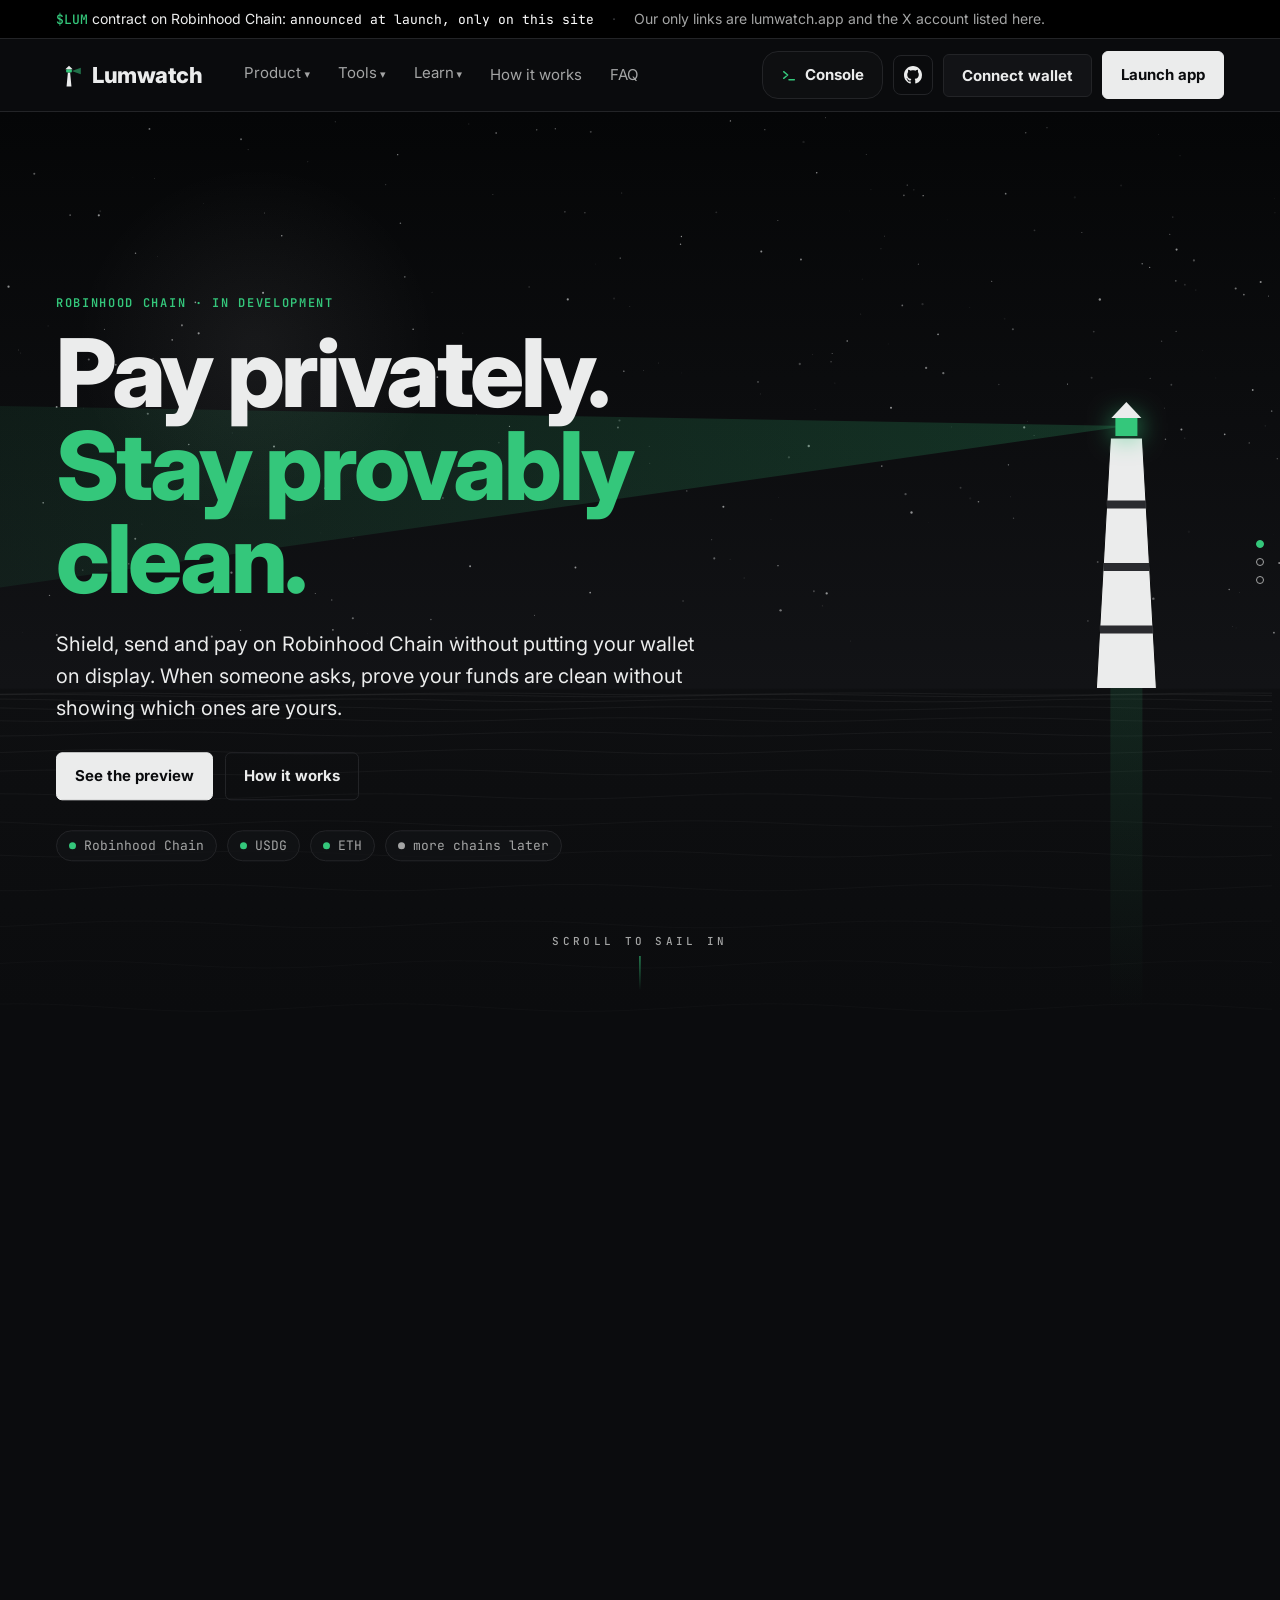
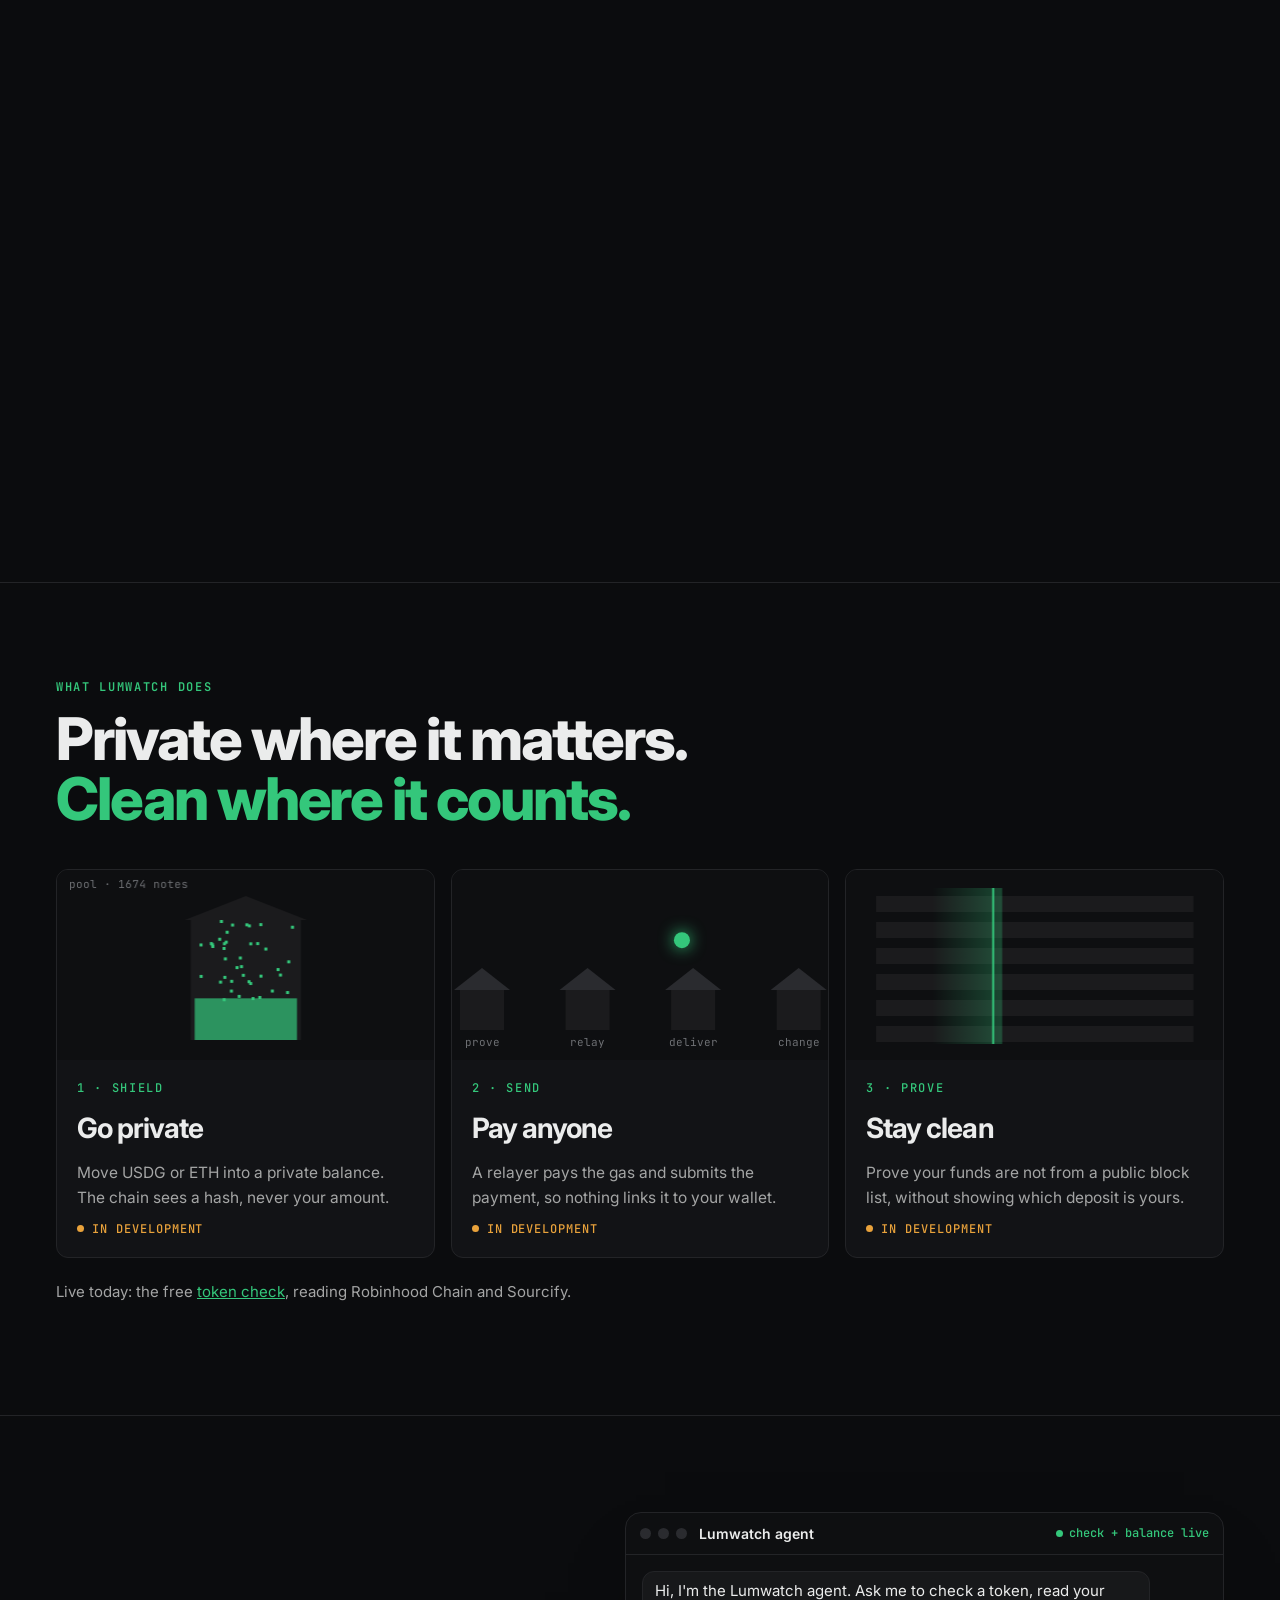
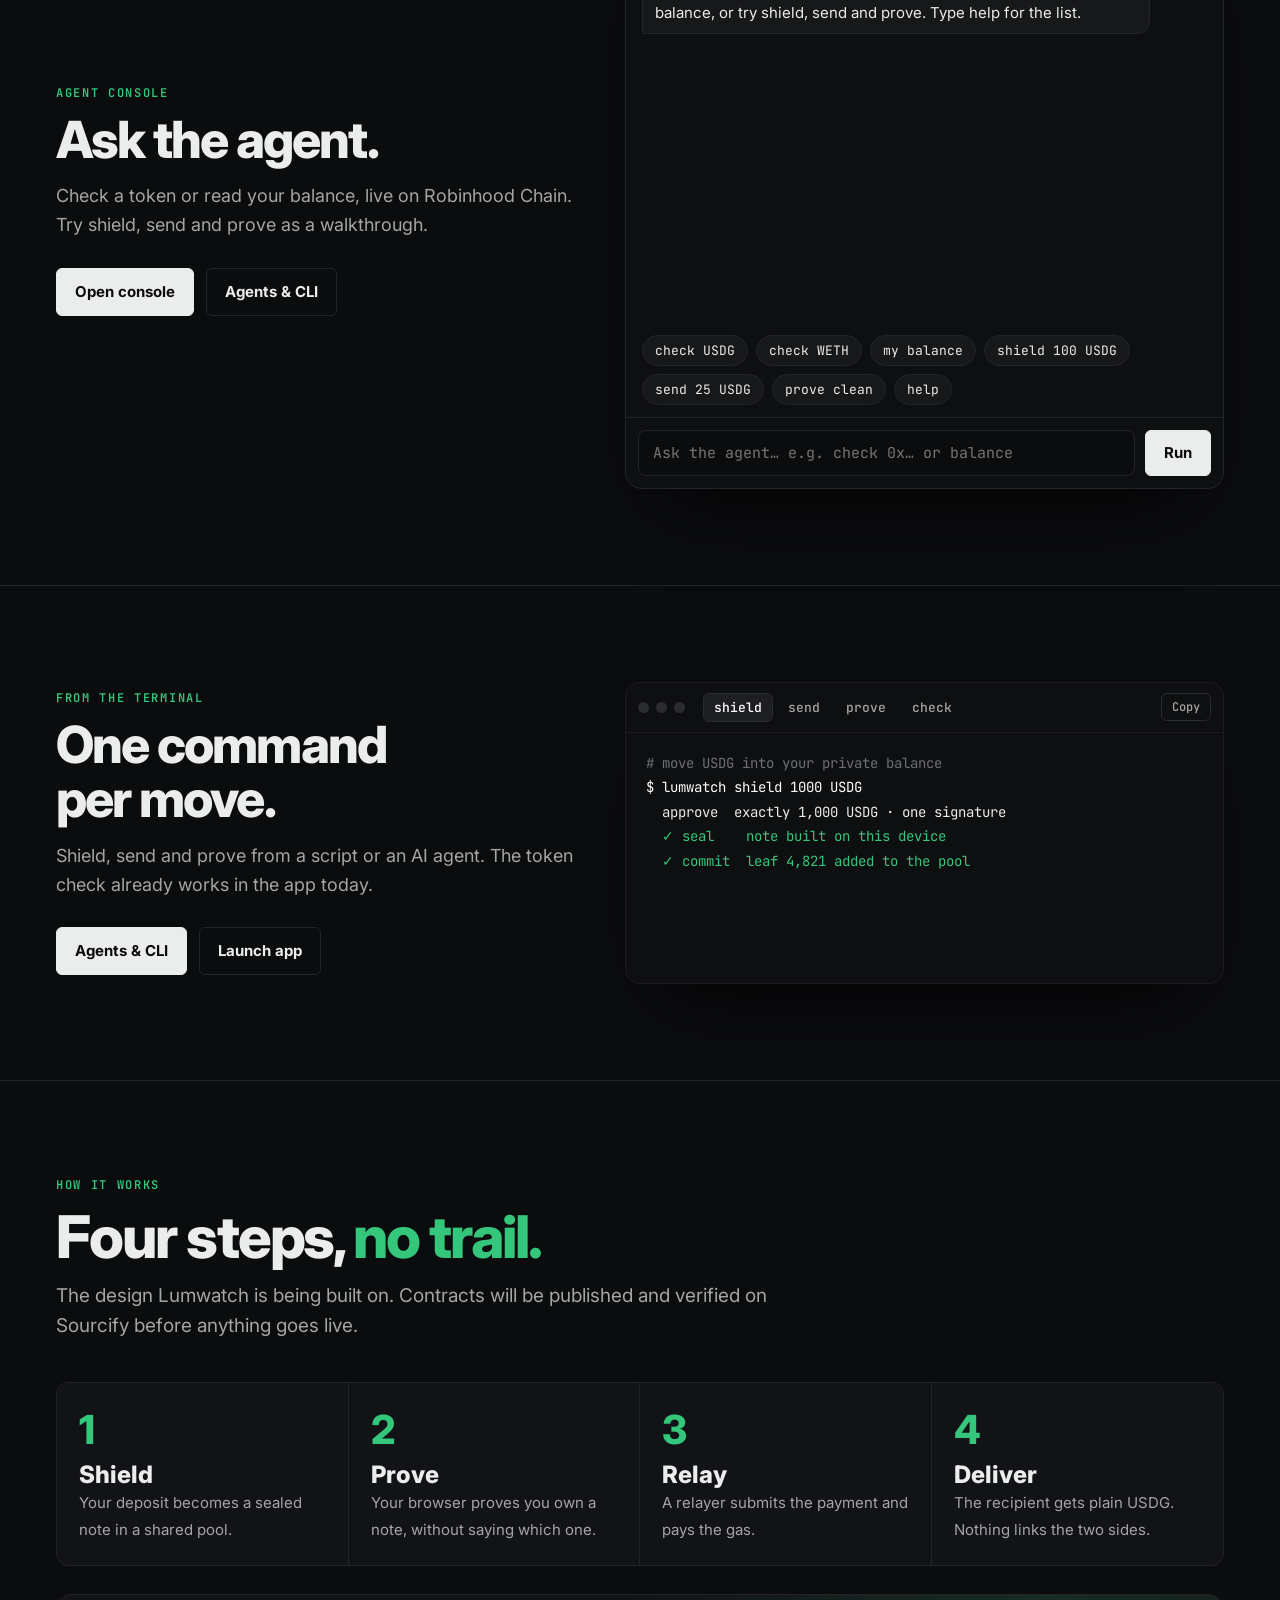
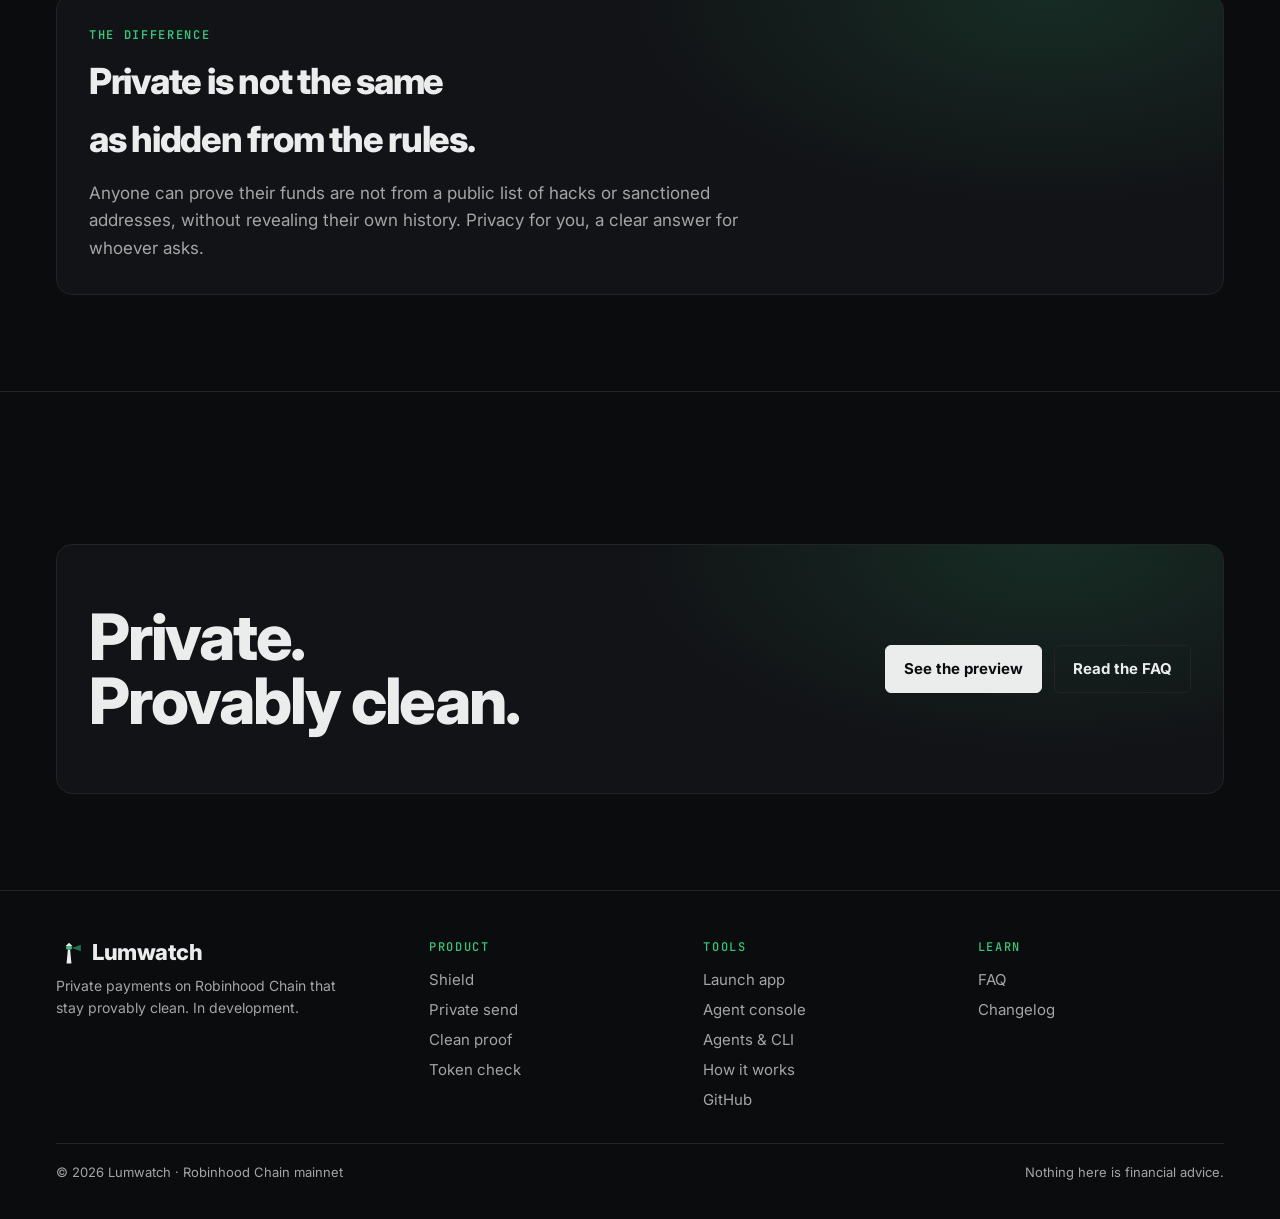
==== commit c139a3c3: "Add files via upload" ====
--- a/index.html
+++ b/index.html
@@ -11,11 +11,11 @@
 <meta property="og:url" content="https://lumwatch.app/">
 <meta property="og:image" content="https://lumwatch.app/og.png">
 <meta name="twitter:card" content="summary_large_image">
-<meta name="theme-color" content="#f6f4ef">
-<link rel="icon" href="data:image/svg+xml,%3Csvg xmlns='http://www.w3.org/2000/svg' viewBox='0 0 32 32'%3E%3Crect width='32' height='32' rx='7' fill='%23f6f4ef'/%3E%3Cpath d='M13 29l1.6-16h2.8L19 29z' fill='%23111418'/%3E%3Crect x='12.5' y='9' width='7' height='4' rx='1' fill='%231f5eff'/%3E%3Cpath d='M11.5 9h9L16 4.5z' fill='%23111418'/%3E%3C/svg%3E">
+<meta name="theme-color" content="#0b0c0e">
+<link rel="icon" href="data:image/svg+xml,%3Csvg xmlns='http://www.w3.org/2000/svg' viewBox='0 0 32 32'%3E%3Crect width='32' height='32' rx='7' fill='%230b0c0e'/%3E%3Cpath d='M13 29l1.6-16h2.8L19 29z' fill='%23ebecec'/%3E%3Crect x='12.5' y='9' width='7' height='4' rx='1' fill='%2334c77b'/%3E%3Cpath d='M11.5 9h9L16 4.5z' fill='%23ebecec'/%3E%3C/svg%3E">
 <link rel="preconnect" href="https://fonts.googleapis.com">
 <link rel="preconnect" href="https://fonts.gstatic.com" crossorigin>
-<link rel="stylesheet" href="https://fonts.googleapis.com/css2?family=Plus+Jakarta+Sans:wght@500;600;700;800&family=Inter:wght@400;500;600&family=JetBrains+Mono:wght@400;500&display=swap">
+<link rel="stylesheet" href="https://fonts.googleapis.com/css2?family=Inter:wght@400;500;600;700;800&family=JetBrains+Mono:wght@400;500&display=swap">
 <link rel="stylesheet" href="/assets/style.css">
 <link rel="stylesheet" href="/assets/extra.css">
 </head>
@@ -26,7 +26,7 @@
   <span class="muted">Our only links are lumwatch.app and the X account listed here.</span>
 </div></div>
 <nav class="top" id="nav"><div class="wrap">
-  <a class="brand" href="/"><svg width="26" height="26" viewBox="0 0 32 32" aria-hidden="true"><path d="M13 30l1.6-17h2.8L19 30z" fill="#111418"/><rect x="12.5" y="9" width="7" height="4" rx="1" fill="#1f5eff"/><path d="M11.5 9h9L16 4.5z" fill="#111418"/><path d="M19.5 11l11-4v8z" fill="#1f5eff" opacity=".55"/></svg>Lumwatch</a>
+  <a class="brand" href="/"><svg width="26" height="26" viewBox="0 0 32 32" aria-hidden="true"><path d="M13 30l1.6-17h2.8L19 30z" fill="#ebecec"/><rect x="12.5" y="9" width="7" height="4" rx="1" fill="#34c77b"/><path d="M11.5 9h9L16 4.5z" fill="#ebecec"/><path d="M19.5 11l11-4v8z" fill="#34c77b" opacity=".55"/></svg>Lumwatch</a>
   <div class="menu" id="menu">
     <div class="dd"><button type="button" aria-expanded="false">Product</button>
       <div class="panel">
@@ -37,6 +37,7 @@
       </div></div>
     <div class="dd"><button type="button" aria-expanded="false">Tools</button>
       <div class="panel">
+        <a href="/console/"><b>Agent console <i>LIVE</i></b><span>Ask the agent to check a token or read your balance. Shield, send and prove as previews.</span></a>
         <a href="/agents/"><b>Agents &amp; CLI</b><span>Private payments from scripts and AI agents. MCP server planned.</span></a>
         <a href="/how/"><b>How it works</b><span>Shield, prove, relay, deliver. And the clean proof.</span></a>
       </div></div>
@@ -49,6 +50,7 @@
     <a href="/faq/">FAQ</a>
   </div>
   <div class="navcta">
+    <a class="btn console" href="/console/"><svg width="16" height="16" viewBox="0 0 24 24" fill="none" stroke="currentColor" stroke-width="2.2" stroke-linecap="round" stroke-linejoin="round" aria-hidden="true"><path d="M4 17l6-5-6-5M12 19h8"/></svg><span>Console</span></a>
     <a class="iconbtn" href="https://github.com/lumwatch" target="_blank" rel="noopener" aria-label="Lumwatch on GitHub"><svg width="18" height="18" viewBox="0 0 16 16" aria-hidden="true" fill="currentColor"><path d="M8 0C3.58 0 0 3.58 0 8c0 3.54 2.29 6.53 5.47 7.59.4.07.55-.17.55-.38 0-.19-.01-.82-.01-1.49-2.01.37-2.53-.49-2.69-.94-.09-.23-.48-.94-.82-1.13-.28-.15-.68-.52-.01-.53.63-.01 1.08.58 1.23.82.72 1.21 1.87.87 2.33.66.07-.52.28-.87.51-1.07-1.78-.2-3.64-.89-3.64-3.95 0-.87.31-1.59.82-2.15-.08-.2-.36-1.02.08-2.12 0 0 .67-.21 2.2.82.64-.18 1.32-.27 2-.27.68 0 1.36.09 2 .27 1.53-1.04 2.2-.82 2.2-.82.44 1.1.16 1.92.08 2.12.51.56.82 1.27.82 2.15 0 3.07-1.87 3.75-3.65 3.95.29.25.54.73.54 1.48 0 1.07-.01 1.93-.01 2.2 0 .21.15.46.55.38A8.013 8.013 0 0016 8c0-4.42-3.58-8-8-8z"/></svg></a>
     <button class="btn wallet" type="button" id="wallet">Connect wallet</button>
     <a class="btn primary" href="/app/">Launch app</a>
@@ -88,6 +90,10 @@
   </div>
 </div>
 <section class="band"><div class="wrap"><div class="head reveal"><div class="label">What Lumwatch does</div><h2>Private where it matters. <em>Clean where it counts.</em></h2></div><div class="buildings"><a class="bld link reveal" href="/shield/"><canvas data-scene="granary" aria-hidden="true"></canvas><div class="in"><span class="num">1 · SHIELD</span><h3>Go private</h3><p>Move USDG or ETH into a private balance. The chain sees a hash, never your amount.</p><span class="st build">In development</span></div></a><a class="bld link reveal" href="/send/"><canvas data-scene="market" aria-hidden="true"></canvas><div class="in"><span class="num">2 · SEND</span><h3>Pay anyone</h3><p>A relayer pays the gas and submits the payment, so nothing links it to your wallet.</p><span class="st build">In development</span></div></a><a class="bld link reveal" href="/prove/"><canvas data-scene="light" aria-hidden="true"></canvas><div class="in"><span class="num">3 · PROVE</span><h3>Stay clean</h3><p>Prove your funds are not from a public block list, without showing which deposit is yours.</p><span class="st build">In development</span></div></a></div><p class="muted" style="margin-top:22px;font-size:15px">Live today: the free <a href="/check/">token check</a>, reading Robinhood Chain and Sourcify.</p></div></section>
+<section class="band"><div class="wrap agents"><div class="reveal"><div class="label">Agent console</div><h2 class="h2s">Ask the agent.</h2><p class="muted" style="font-size:18px;margin:16px 0 0">Check a token or read your balance, live on Robinhood Chain. Try shield, send and prove as a walkthrough.</p><div class="cta"><a class="btn primary" href="/console/">Open console</a><a class="btn" href="/agents/">Agents &amp; CLI</a></div></div><div class="reveal"><div class="console"><div class="cbar"><span class="dots"><i></i><i></i><i></i></span><b>Lumwatch agent</b><span class="stat">check + balance live</span></div>
+  <div class="clog" id="clog" aria-live="polite"></div>
+  <div class="cchips"><button type="button" data-ask="check USDG">check USDG</button><button type="button" data-ask="check WETH">check WETH</button><button type="button" data-ask="balance">my balance</button><button type="button" data-ask="shield 100 USDG">shield 100 USDG</button><button type="button" data-ask="send 25 USDG">send 25 USDG</button><button type="button" data-ask="prove my funds are clean">prove clean</button><button type="button" data-ask="help">help</button></div>
+  <form class="cform" id="cform"><label for="cin">Ask the agent</label><input id="cin" type="text" autocomplete="off" spellcheck="false" placeholder="Ask the agent… e.g. check 0x… or balance"><button class="btn primary" type="submit">Run</button></form></div></div></div></section>
 <section class="band"><div class="wrap agents"><div class="reveal"><div class="label">From the terminal</div><h2 class="h2s">One command per move.</h2><p class="muted" style="font-size:18px;margin:16px 0 0">Shield, send and prove from a script or an AI agent. The token check already works in the app today.</p><div class="cta"><a class="btn primary" href="/agents/">Agents &amp; CLI</a><a class="btn" href="/app/">Launch app</a></div></div><div class="reveal"><div class="bpterm"><div class="tbar"><span class="dots"><i></i><i></i><i></i></span><div class="ttabs" role="tablist"><button type="button" data-cmd="shield" aria-selected="false">shield</button><button type="button" data-cmd="send" aria-selected="false">send</button><button type="button" data-cmd="prove" aria-selected="false">prove</button><button type="button" data-cmd="check" aria-selected="false">check</button></div><button class="tcopy" type="button" data-copycmd>Copy</button></div><pre aria-live="polite"></pre></div></div></div></section>
 <section class="band" ><div class="wrap">
   <div class="head reveal"><div class="label">How it works</div><h2>Four steps, <em>no trail.</em></h2><p>The design Lumwatch is being built on. Contracts will be published and verified on Sourcify before anything goes live.</p></div>
@@ -103,9 +109,9 @@
 </div></section>
 </main>
 <footer><div class="wrap">
-  <div><a class="brand" href="/" style="padding:0"><svg width="26" height="26" viewBox="0 0 32 32" aria-hidden="true"><path d="M13 30l1.6-17h2.8L19 30z" fill="#111418"/><rect x="12.5" y="9" width="7" height="4" rx="1" fill="#1f5eff"/><path d="M11.5 9h9L16 4.5z" fill="#111418"/><path d="M19.5 11l11-4v8z" fill="#1f5eff" opacity=".55"/></svg>Lumwatch</a><p class="muted" style="font-size:14px;margin:10px 0 0;max-width:34ch">Private payments on Robinhood Chain that stay provably clean. In development.</p></div>
+  <div><a class="brand" href="/" style="padding:0"><svg width="26" height="26" viewBox="0 0 32 32" aria-hidden="true"><path d="M13 30l1.6-17h2.8L19 30z" fill="#ebecec"/><rect x="12.5" y="9" width="7" height="4" rx="1" fill="#34c77b"/><path d="M11.5 9h9L16 4.5z" fill="#ebecec"/><path d="M19.5 11l11-4v8z" fill="#34c77b" opacity=".55"/></svg>Lumwatch</a><p class="muted" style="font-size:14px;margin:10px 0 0;max-width:34ch">Private payments on Robinhood Chain that stay provably clean. In development.</p></div>
   <div><h4>Product</h4><a href="/shield/">Shield</a><a href="/send/">Private send</a><a href="/prove/">Clean proof</a><a href="/check/">Token check</a></div>
-  <div><h4>Tools</h4><a href="/app/">Launch app</a><a href="/agents/">Agents &amp; CLI</a><a href="/how/">How it works</a><a href="https://github.com/lumwatch" target="_blank" rel="noopener">GitHub</a></div>
+  <div><h4>Tools</h4><a href="/app/">Launch app</a><a href="/console/">Agent console</a><a href="/agents/">Agents &amp; CLI</a><a href="/how/">How it works</a><a href="https://github.com/lumwatch" target="_blank" rel="noopener">GitHub</a></div>
   <div><h4>Learn</h4><a href="/faq/">FAQ</a><a href="/log/">Changelog</a></div>
   <div class="fine"><span>© 2026 Lumwatch · Robinhood Chain mainnet</span><span>Nothing here is financial advice.</span></div>
 </div></footer>
--- a/assets/style.css
+++ b/assets/style.css
@@ -1,12 +1,13 @@
-/* Layout: a harbour at first light; the lighthouse decides what is seen. An intro curtain lights the lamp, a pinned full-screen scene pulls the lighthouse closer as you scroll, then the quay opens: a working product window, the three buildings, agents, and the harbour log. One light look by choice: clean cream ground, ink text, sea-blue accent. */
+/* Layout: a harbour at night; the lighthouse decides what is seen. An intro curtain lights the lamp, a pinned full-screen scene pulls the lighthouse closer as you scroll, then the quay opens: a working product window, the three buildings, agents, and the harbour log. One dark look by choice: near-black ground, soft white text, a single green accent. */
 :root {
-  --sea: #f6f4ef; --tide: #ffffff; --deck: #eef1f6; --stone: #e1ddd4;
-  --fog: #111418; --mist: #5d6573; --lamp: #1f5eff; --lamp-deep: #1546c9; --on-lamp: #ffffff;
-  --safe: #12955a; --warn: #b86e00; --danger: #d23b2b;
-  --display: "Plus Jakarta Sans", "Segoe UI", system-ui, sans-serif;
-  --body: "Inter", "Segoe UI", system-ui, sans-serif;
-  --mono: "JetBrains Mono", ui-monospace, Menlo, Consolas, monospace;
-  color-scheme: light;
+  --sea: #0b0c0e; --tide: #121316; --deck: #17181a; --stone: #232427;
+  --fog: #ebecec; --mist: #a4a5a5; --lamp: #34c77b; --lamp-deep: #2aa968; --on-lamp: #0b0c0e;
+  --cta: #ebecec; --cta-hover: #ffffff; --on-cta: #0b0c0e;
+  --safe: #34c77b; --warn: #e9a23b; --danger: #ef5a4c;
+  --display: "Inter", -apple-system, system-ui, sans-serif;
+  --body: "Inter", -apple-system, system-ui, sans-serif;
+  --mono: "JetBrains Mono", ui-monospace, "SF Mono", Menlo, monospace;
+  color-scheme: dark;
 }
 * { box-sizing: border-box; }
 html { scroll-behavior: smooth; }
@@ -15,7 +16,7 @@
 button { font-family: inherit; }
 a:focus-visible, button:focus-visible, input:focus-visible, summary:focus-visible { outline: 2px solid var(--lamp); outline-offset: 3px; }
 .wrap { max-width: 1200px; margin: 0 auto; padding-left: max(16px, env(safe-area-inset-left, 0px)); padding-right: max(16px, env(safe-area-inset-right, 0px)); }
-h1, h2, h3 { font-family: var(--display); text-wrap: balance; margin: 0; letter-spacing: -.025em; }
+h1, h2, h3 { font-family: var(--display); text-wrap: balance; margin: 0; letter-spacing: -.035em; }
 .label { font: 600 12px var(--mono); letter-spacing: .14em; text-transform: uppercase; color: var(--lamp); }
 .mono { font-family: var(--mono); }
 .muted { color: var(--mist); }
@@ -30,11 +31,11 @@
 #curtain .w { font: 800 48px var(--display); letter-spacing: -.02em; color: var(--fog); }
 
 /* token bar (Blackpool) */
-.tokenbar { background: var(--fog); color: #e9edf3; font-size: 14px; }
+.tokenbar { background: #000; color: var(--fog); border-bottom: 1px solid var(--stone); font-size: 14px; }
 .tokenbar .wrap { display: flex; flex-wrap: wrap; gap: 6px 18px; align-items: center; padding-block: 8px; }
-.tokenbar b { font: 500 13px var(--mono); color: #8fb0ff; }
+.tokenbar b { font: 500 13px var(--mono); color: var(--lamp); }
 .tokenbar .soon { font: 13px var(--mono); color: #fff; }
-.tokenbar .sep { color: #5d6573; } .tokenbar .muted { color: #a9b2c0; }
+.tokenbar .sep { color: #3a3b3f; } .tokenbar .muted { color: var(--mist); }
 
 /* nav with dropdowns */
 body::before { content: ""; position: fixed; inset: 0 0 auto; height: env(safe-area-inset-top, 0px); z-index: 30; background: var(--sea); }
@@ -47,7 +48,7 @@
 .dd > button, .menu > a { background: none; border: 0; color: var(--mist); font-size: 15px; padding: 8px 12px; border-radius: 6px; cursor: pointer; text-decoration: none; }
 .dd > button:hover, .menu > a:hover, .dd.open > button { color: var(--fog); background: var(--tide); }
 .dd > button::after { content: " ▾"; font-size: 11px; }
-.panel { position: absolute; top: calc(100% + 8px); left: 0; width: 340px; background: var(--tide); border: 1px solid var(--stone); border-radius: 10px; padding: 8px; display: none; box-shadow: 0 24px 50px -20px rgba(17,20,24,.25); }
+.panel { position: absolute; top: calc(100% + 8px); left: 0; width: 340px; background: var(--tide); border: 1px solid var(--stone); border-radius: 10px; padding: 8px; display: none; box-shadow: 0 24px 50px -20px #000; }
 .dd.open .panel { display: grid; }
 .panel a { display: grid; gap: 2px; padding: 10px 12px; border-radius: 8px; text-decoration: none; color: var(--fog); }
 .panel a:hover { background: var(--deck); }
@@ -57,8 +58,8 @@
 .navcta .btn { white-space: nowrap; }
 @media (max-width: 520px) { .navcta .btn { padding: 9px 12px; font-size: 14px; } .brand { font-size: 21px; } .tokenbar .muted, .tokenbar .sep { display: none; } .tokenbar .soon { display: block; } }
 .btn { display: inline-flex; align-items: center; gap: 8px; padding: 11px 18px; border-radius: 6px; font-weight: 700; font-size: 15px; text-decoration: none; border: 1px solid var(--stone); color: var(--fog); background: transparent; cursor: pointer; }
-.btn.primary { background: var(--lamp); border-color: var(--lamp); color: var(--on-lamp); }
-.btn.primary:hover { background: var(--lamp-deep); border-color: var(--lamp-deep); }
+.btn.primary { background: var(--cta); border-color: var(--cta); color: var(--on-cta); }
+.btn.primary:hover { background: var(--cta-hover); border-color: var(--cta-hover); }
 .btn:hover { border-color: var(--lamp); }
 .burger { display: none; }
 @media (max-width: 900px) { .menu { display: none; } .burger { display: inline-flex; } nav.top.open .menu { display: flex; flex-direction: column; position: absolute; top: 100%; left: 0; right: 0; background: var(--tide); padding: 10px max(16px, env(safe-area-inset-left, 0px)); border-bottom: 1px solid var(--stone); margin: 0; } nav.top.open .panel { position: static; width: auto; box-shadow: none; } }
@@ -83,7 +84,7 @@
 .p2 h2 em, .p3 h2 em { font-style: normal; color: var(--lamp); }
 .p2 p, .p3 p { font-size: 19px; max-width: 46ch; margin: 18px 0 0; }
 .quay { display: grid; grid-template-columns: repeat(3, minmax(0, 1fr)); gap: 12px; margin-top: 26px; max-width: 760px; }
-.quay a { display: block; border: 1px solid var(--stone); background: color-mix(in srgb, var(--tide) 88%, transparent); border-radius: 10px; padding: 14px; box-shadow: 0 10px 30px -20px rgba(17,20,24,.3); text-decoration: none; color: var(--fog); }
+.quay a { display: block; border: 1px solid var(--stone); background: color-mix(in srgb, var(--tide) 88%, transparent); border-radius: 10px; padding: 14px;  text-decoration: none; color: var(--fog); }
 .quay a b { display: block; font: 800 24px var(--display); }
 .quay a i { font: normal 500 12px var(--mono); color: var(--lamp); }
 .quay a span { display: block; font-size: 14px; color: var(--mist); }
@@ -105,7 +106,7 @@
 .head p { color: var(--mist); font-size: 19px; margin: 0; }
 
 /* product window (Blackpool demo) */
-.app { border: 1px solid var(--stone); border-radius: 16px; overflow: hidden; background: var(--sea); box-shadow: 0 40px 90px -45px rgba(17,20,24,.35); }
+.app { border: 1px solid var(--stone); border-radius: 16px; overflow: hidden; background: var(--sea); box-shadow: 0 40px 90px -45px #000; }
 .appbar { display: flex; align-items: center; gap: 10px; padding: 12px 16px; border-bottom: 1px solid var(--stone); background: var(--deck); }
 .appbar i { width: 11px; height: 11px; border-radius: 50%; background: var(--stone); display: block; }
 .appbar .url { margin-left: 12px; font: 13px var(--mono); color: var(--mist); background: var(--tide); border-radius: 6px; padding: 4px 12px; flex: 0 1 320px; min-width: 0; overflow: hidden; white-space: nowrap; text-overflow: ellipsis; }
@@ -155,7 +156,7 @@
 .step.run { border-color: var(--lamp); background: color-mix(in srgb, var(--lamp) 6%, var(--tide)); }
 .step.run .n { border-color: var(--lamp); color: var(--lamp); }
 .step.run .st { color: var(--lamp); }
-.step.done .n { background: var(--safe); border-color: var(--safe); color: #fff; }
+.step.done .n { background: var(--safe); border-color: var(--safe); color: #0b0c0e; }
 .step.done .st { color: var(--safe); }
 .form { border: 1px solid var(--stone); border-radius: 10px; padding: 16px; background: var(--tide); display: grid; gap: 12px; }
 .form .row { display: flex; justify-content: space-between; gap: 12px; font-size: 14px; border-bottom: 1px dashed var(--stone); padding-bottom: 10px; }
@@ -204,11 +205,11 @@
 /* agents + cli */
 .agents { display: grid; grid-template-columns: minmax(0, 1fr) minmax(0, 1.1fr); gap: 24px; align-items: center; }
 @media (max-width: 860px) { .agents { grid-template-columns: minmax(0, 1fr); } }
-.term { background: #0f1520; border: 1px solid #1d2633; border-radius: 12px; overflow: hidden; }
-.term .bar { display: flex; gap: 8px; padding: 12px 14px; border-bottom: 1px solid #1d2633; }
-.term .bar i { width: 11px; height: 11px; border-radius: 50%; background: #2a3442; display: block; }
-.term pre { margin: 0; padding: 18px 20px; font: 14px/1.7 var(--mono); color: #e6ebf2; white-space: pre-wrap; overflow-wrap: anywhere; min-height: 260px; }
-.term .c { color: #6c7a8d; } .term .p { color: #8fb0ff; } .term .g { color: #5fd49b; } .term .y { color: #f2b24d; }
+.term { background: #0e0f11; border: 1px solid #1b1b1d; border-radius: 12px; overflow: hidden; }
+.term .bar { display: flex; gap: 8px; padding: 12px 14px; border-bottom: 1px solid #1b1b1d; }
+.term .bar i { width: 11px; height: 11px; border-radius: 50%; background: #2a2b2f; display: block; }
+.term pre { margin: 0; padding: 18px 20px; font: 14px/1.7 var(--mono); color: #ebecec; white-space: pre-wrap; overflow-wrap: anywhere; min-height: 260px; }
+.term .c { color: #6e7074; } .term .p { color: #ebecec; } .term .g { color: #34c77b; } .term .y { color: #e9a23b; }
 .ticks { list-style: none; padding: 0; margin: 18px 0 0; display: grid; gap: 10px; }
 .ticks li { display: grid; grid-template-columns: 22px minmax(0, 1fr); gap: 10px; color: var(--fog); }
 .ticks li::before { content: "◆"; color: var(--lamp); font-size: 12px; margin-top: 4px; }
@@ -234,7 +235,7 @@
 details.q p { color: var(--mist); margin: 10px 0 0; max-width: 72ch; }
 
 /* final cta + footer */
-.final { position: relative; overflow: hidden; border-radius: 16px; border: 1px solid var(--stone); padding: 60px 32px; background: radial-gradient(600px 300px at 85% 0%, color-mix(in srgb, var(--lamp) 16%, transparent), transparent 70%), var(--tide); display: flex; flex-wrap: wrap; gap: 24px; justify-content: space-between; align-items: center; }
+.final { position: relative; overflow: hidden; border-radius: 16px; border: 1px solid var(--stone); padding: 60px 32px; background: radial-gradient(600px 300px at 85% 0%, color-mix(in srgb, var(--lamp) 14%, transparent), transparent 70%), var(--tide); display: flex; flex-wrap: wrap; gap: 24px; justify-content: space-between; align-items: center; }
 .final h2 { font-weight: 800; font-size: clamp(36px, 5vw, 64px); line-height: 1; max-width: 12ch; }
 footer { border-top: 1px solid var(--stone); }
 footer .wrap { padding-block: 48px 36px; display: grid; grid-template-columns: minmax(0, 1.4fr) repeat(3, minmax(0, 1fr)); gap: 28px; }
--- a/assets/extra.css
+++ b/assets/extra.css
@@ -15,20 +15,62 @@
 .solo-wrap { padding: 4px; }
 .view.solo { padding: 22px; }
 a.bld.link { text-decoration: none; color: inherit; transition: transform .25s, border-color .25s, box-shadow .25s; }
-a.bld.link:hover { transform: translateY(-4px); border-color: var(--lamp); box-shadow: 0 20px 40px -26px rgba(31,94,255,.5); }
+a.bld.link:hover { transform: translateY(-4px); border-color: var(--lamp); box-shadow: 0 20px 40px -26px rgba(52,199,123,.35); }
 .mywallet { display: flex; flex-wrap: wrap; gap: 8px 18px; justify-content: space-between; padding: 12px 14px; border: 1px solid color-mix(in srgb, var(--safe) 40%, var(--stone)); background: color-mix(in srgb, var(--safe) 6%, var(--tide)); border-radius: 10px; margin-bottom: 14px; font-size: 14px; }
 .mywallet b { font-family: var(--mono); font-weight: 500; }
 .connectnote { display: flex; flex-wrap: wrap; gap: 12px; align-items: center; justify-content: space-between; padding: 12px 14px; border: 1px dashed var(--stone); border-radius: 10px; margin-bottom: 14px; font-size: 14px; color: var(--mist); }
 .mywallet:not([hidden]) + .connectnote { display: none; }
-.bpterm { background: #0f1520; border: 1px solid #1d2633; border-radius: 14px; overflow: hidden; box-shadow: 0 40px 80px -40px rgba(17,20,24,.45); }
-.tbar { display: flex; align-items: center; gap: 12px; padding: 10px 12px; border-bottom: 1px solid #1d2633; }
-.tbar .dots { display: flex; gap: 7px; } .tbar .dots i { width: 11px; height: 11px; border-radius: 50%; background: #2a3442; display: block; }
+.bpterm { background: #0e0f11; border: 1px solid #1b1b1d; border-radius: 14px; overflow: hidden; box-shadow: 0 40px 80px -40px #000; }
+.tbar { display: flex; align-items: center; gap: 12px; padding: 10px 12px; border-bottom: 1px solid #1b1b1d; }
+.tbar .dots { display: flex; gap: 7px; } .tbar .dots i { width: 11px; height: 11px; border-radius: 50%; background: #2a2b2f; display: block; }
 .ttabs { display: flex; gap: 4px; flex-wrap: wrap; margin-left: 6px; }
-.ttabs button { font: 500 13px var(--mono); color: #8b97a8; background: transparent; border: 1px solid transparent; border-radius: 6px; padding: 5px 10px; cursor: pointer; }
-.ttabs button:hover { color: #e6ebf2; }
-.ttabs button[aria-selected="true"] { color: #fff; background: #1b2433; border-color: #2a3442; }
-.tcopy { margin-left: auto; font: 500 12px var(--mono); color: #8b97a8; background: transparent; border: 1px solid #2a3442; border-radius: 6px; padding: 5px 10px; cursor: pointer; }
+.ttabs button { font: 500 13px var(--mono); color: #a4a5a5; background: transparent; border: 1px solid transparent; border-radius: 6px; padding: 5px 10px; cursor: pointer; }
+.ttabs button:hover { color: #ebecec; }
+.ttabs button[aria-selected="true"] { color: #fff; background: #1d1e21; border-color: #2a2b2f; }
+.tcopy { margin-left: auto; font: 500 12px var(--mono); color: #a4a5a5; background: transparent; border: 1px solid #2a2b2f; border-radius: 6px; padding: 5px 10px; cursor: pointer; }
 .tcopy:hover { color: #fff; }
-.bpterm pre { margin: 0; padding: 18px 20px; font: 14px/1.75 var(--mono); color: #e6ebf2; white-space: pre-wrap; overflow-wrap: anywhere; min-height: 250px; }
-.bpterm .c { color: #6c7a8d; } .bpterm .p { color: #8fb0ff; } .bpterm .g { color: #5fd49b; } .bpterm .y { color: #f2b24d; }
+.bpterm pre { margin: 0; padding: 18px 20px; font: 14px/1.75 var(--mono); color: #ebecec; white-space: pre-wrap; overflow-wrap: anywhere; min-height: 250px; }
+.bpterm .c { color: #6e7074; } .bpterm .p { color: #ffffff; } .bpterm .g { color: #34c77b; } .bpterm .y { color: #e9a23b; }
 [hidden] { display: none !important; }
+
+/* nav console button + agent console */
+.btn.console { gap: 8px; }
+.btn.console svg { color: var(--lamp); }
+@media (max-width: 1180px) { .btn.console span { display: none; } }
+.console { background: #0e0f11; border: 1px solid var(--stone); border-radius: 16px; overflow: hidden; display: flex; flex-direction: column; box-shadow: 0 40px 80px -40px #000; }
+.cbar { display: flex; align-items: center; gap: 12px; padding: 12px 14px; border-bottom: 1px solid var(--stone); }
+.cbar .dots { display: flex; gap: 7px; } .cbar .dots i { width: 11px; height: 11px; border-radius: 50%; background: #2a2b2f; display: block; }
+.cbar b { font: 600 14px var(--body); } .cbar .stat { margin-left: auto; font: 500 12px var(--mono); color: var(--lamp); display: inline-flex; gap: 6px; align-items: center; }
+.cbar .stat::before { content: ""; width: 7px; height: 7px; border-radius: 50%; background: currentColor; }
+.clog { height: 380px; overflow-y: auto; padding: 16px; display: flex; flex-direction: column; gap: 8px; font-size: 15px; }
+.cl { max-width: 100%; overflow-wrap: anywhere; line-height: 1.5; }
+.cl.you { align-self: flex-end; background: var(--cta); color: var(--on-cta); padding: 8px 12px; border-radius: 12px 12px 2px 12px; max-width: 80%; }
+.cl.agent { align-self: flex-start; background: var(--deck); border: 1px solid var(--stone); padding: 8px 12px; border-radius: 12px 12px 12px 2px; max-width: 90%; }
+.cl.tool { font: 13px var(--mono); color: var(--mist); }
+.cl.mono { font: 13px/1.6 var(--mono); color: var(--fog); white-space: pre-wrap; }
+.cl.mono.g, .cl.mono.ok { color: var(--safe); } .cl.mono.warn { color: var(--warn); } .cl.mono.bad { color: var(--danger); } .cl.mono.na { color: var(--mist); }
+.cl.ok, .cl.warn, .cl.bad { padding: 8px 12px; border-radius: 10px; border: 1px solid; }
+.cl.ok { color: var(--safe); border-color: color-mix(in srgb, var(--safe) 40%, transparent); background: color-mix(in srgb, var(--safe) 7%, transparent); }
+.cl.warn { color: var(--warn); border-color: color-mix(in srgb, var(--warn) 40%, transparent); background: color-mix(in srgb, var(--warn) 7%, transparent); }
+.cl.bad { color: var(--danger); border-color: color-mix(in srgb, var(--danger) 40%, transparent); background: color-mix(in srgb, var(--danger) 7%, transparent); }
+.cl.dim { font: 12px var(--mono); color: #6e7074; }
+.cl.think { font: 13px var(--mono); color: var(--mist); }
+.cl.think::after { content: " …"; animation: blink 1s infinite; }
+.cchips { display: flex; flex-wrap: wrap; gap: 8px; padding: 0 16px 12px; }
+.cchips button { font: 13px var(--mono); color: var(--fog); background: var(--deck); border: 1px solid var(--stone); border-radius: 999px; padding: 6px 12px; cursor: pointer; }
+.cchips button:hover { border-color: var(--lamp); }
+.cform { display: flex; gap: 10px; padding: 12px; border-top: 1px solid var(--stone); }
+.cform label { position: absolute; width: 1px; height: 1px; overflow: hidden; clip: rect(0 0 0 0); }
+.cform input { flex: 1; min-width: 0; font: 15px var(--mono); color: var(--fog); background: var(--sea); border: 1px solid var(--stone); border-radius: 8px; padding: 12px 14px; }
+.toolsgrid { display: grid; gap: 0; border: 1px solid var(--stone); border-radius: 12px; overflow: hidden; }
+.trow { display: grid; grid-template-columns: minmax(0, 220px) minmax(0, 1fr) auto; gap: 14px; padding: 14px 18px; border-top: 1px solid var(--stone); align-items: center; background: var(--tide); }
+.trow:first-child { border-top: 0; }
+.trow code { font: 500 14px var(--mono); color: var(--fog); } .trow span { color: var(--mist); font-size: 15px; }
+.trow i { font: normal 500 12px var(--mono); letter-spacing: .08em; text-transform: uppercase; }
+.trow i.live { color: var(--safe); } .trow i.soon { color: var(--warn); }
+@media (max-width: 640px) { .trow { grid-template-columns: minmax(0, 1fr); gap: 4px; } }
+.mcp pre { margin: 0; background: #0e0f11; border: 1px solid var(--stone); border-radius: 12px; padding: 16px 18px; font: 14px/1.7 var(--mono); color: var(--fog); white-space: pre-wrap; overflow-wrap: anywhere; }
+.mcp .c { color: #6e7074; }
+.btn.console { display: inline-flex; flex-direction: row; align-items: center; white-space: nowrap; }
+.btn.console[aria-current="page"] { border-color: var(--lamp); }
+@media (max-width: 600px) { .navcta .btn.console, .navcta .iconbtn { display: none; } .navcta { gap: 8px; } }
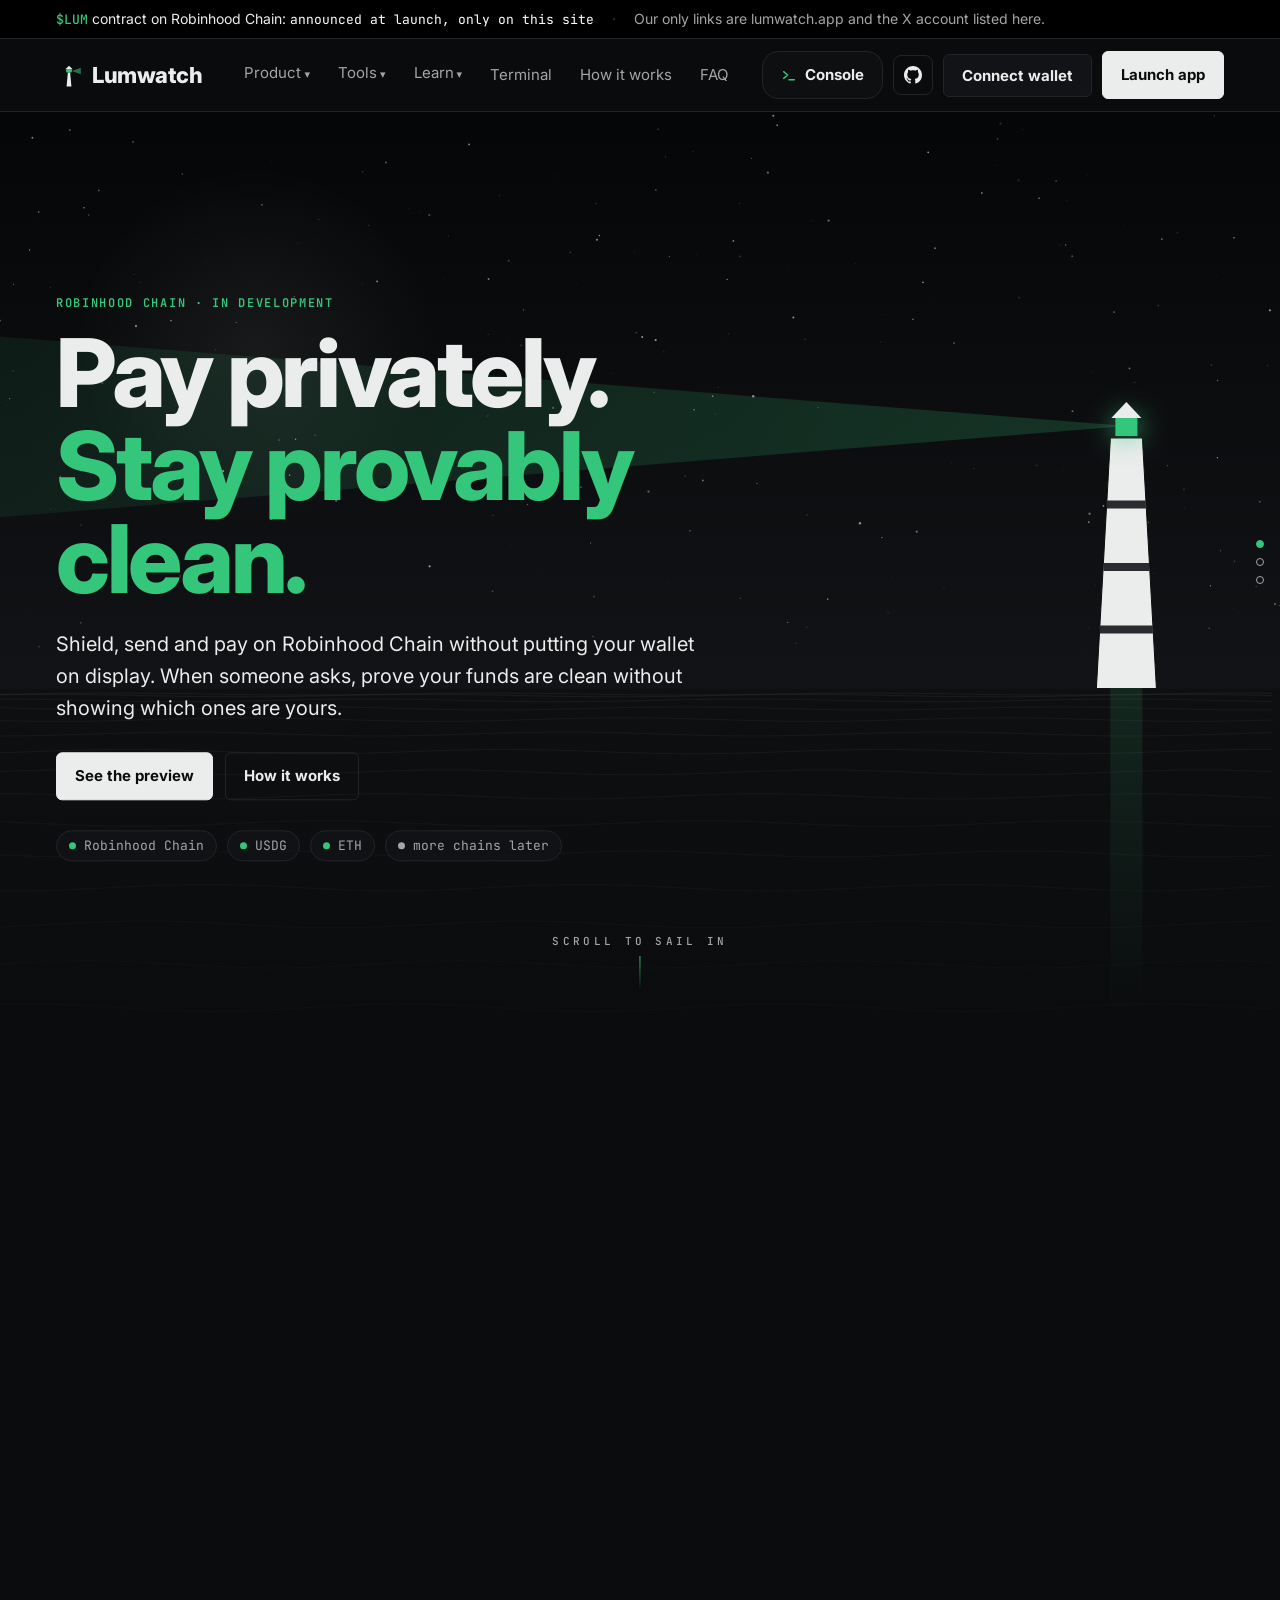
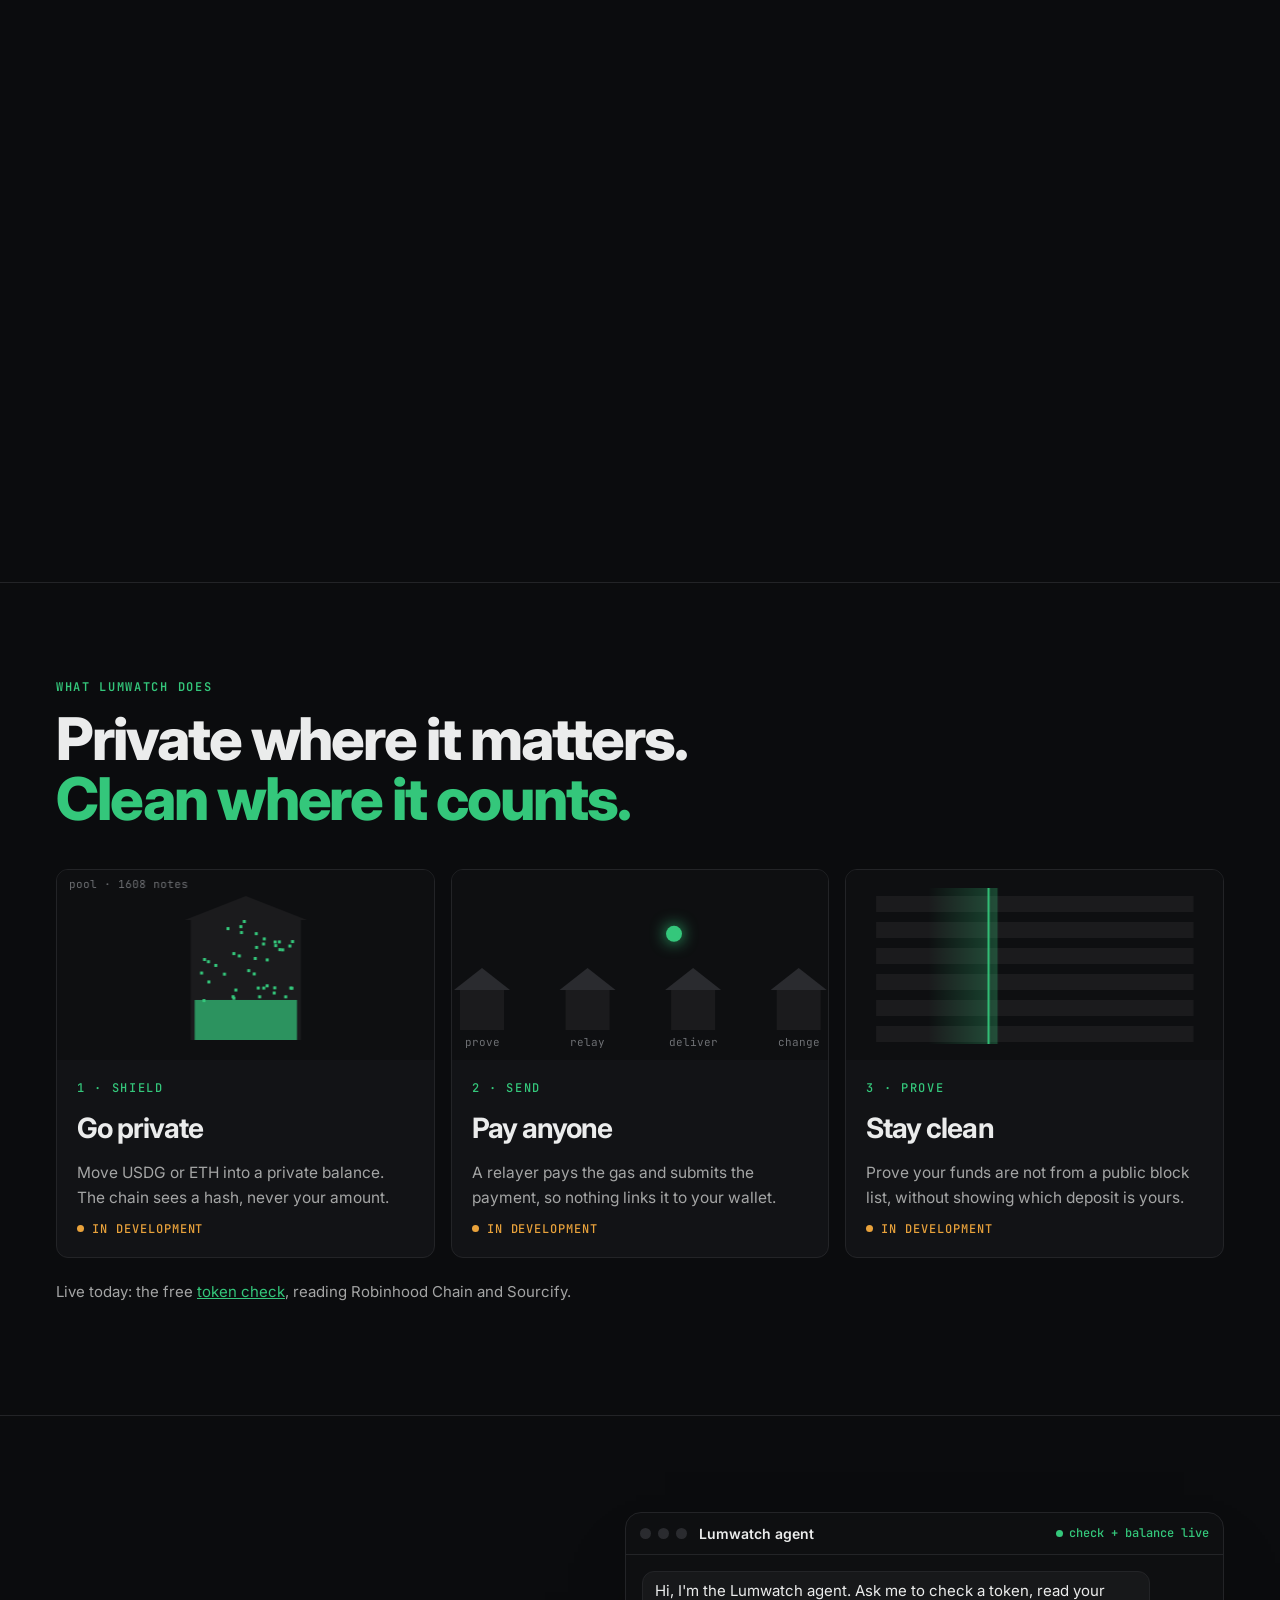
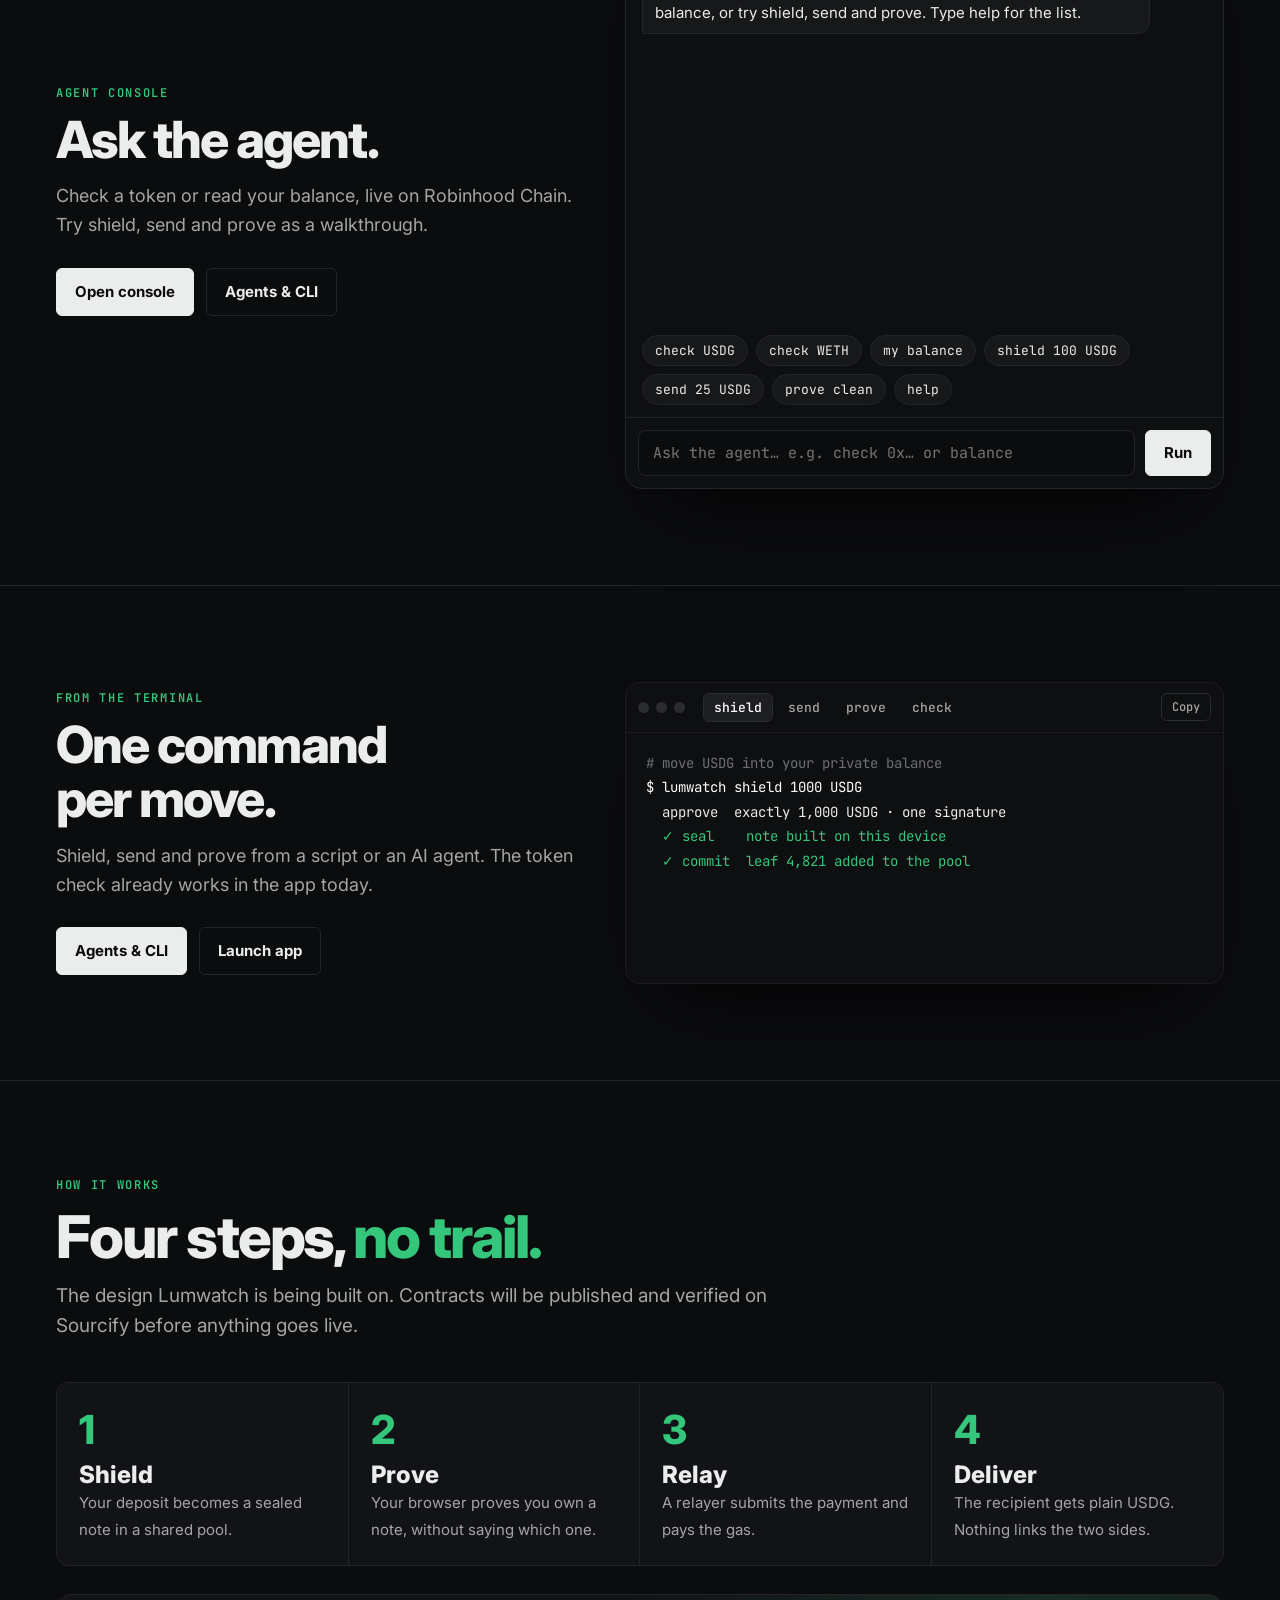
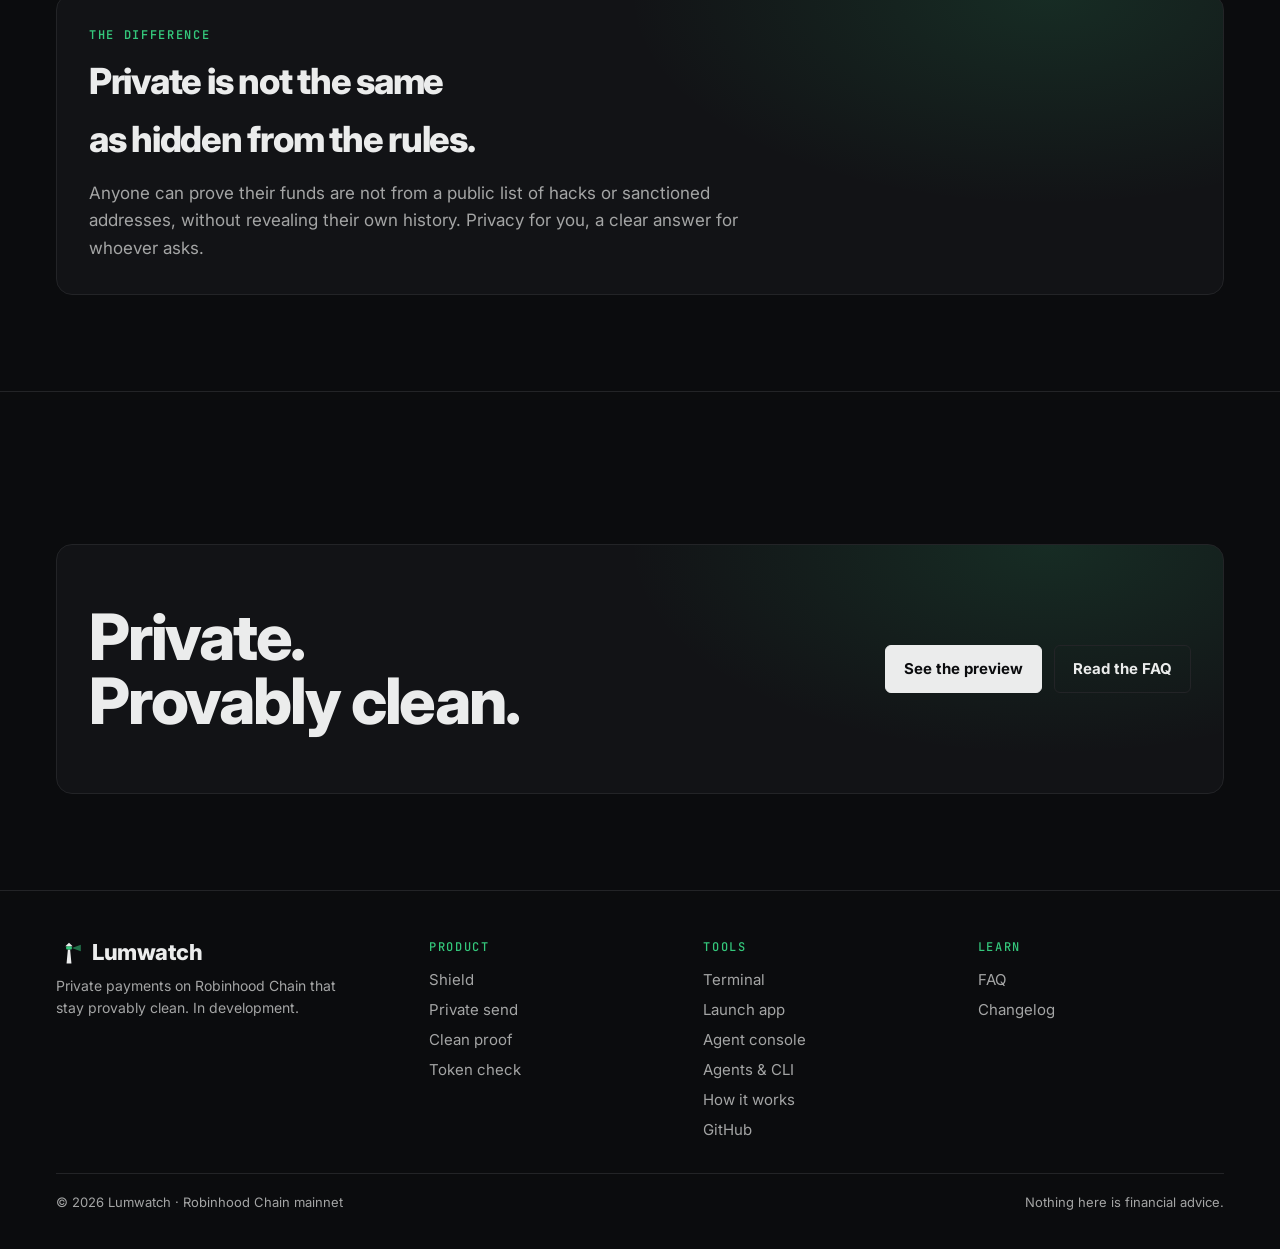
==== commit b2334cde: "Add files via upload" ====
--- a/index.html
+++ b/index.html
@@ -37,6 +37,7 @@
       </div></div>
     <div class="dd"><button type="button" aria-expanded="false">Tools</button>
       <div class="panel">
+        <a href="/terminal/"><b>Terminal <i>LIVE</i></b><span>Live Robinhood Chain desk: USDG and WETH flow, transfers, blocks, token check.</span></a>
         <a href="/console/"><b>Agent console <i>LIVE</i></b><span>Ask the agent to check a token or read your balance. Shield, send and prove as previews.</span></a>
         <a href="/agents/"><b>Agents &amp; CLI</b><span>Private payments from scripts and AI agents. MCP server planned.</span></a>
         <a href="/how/"><b>How it works</b><span>Shield, prove, relay, deliver. And the clean proof.</span></a>
@@ -46,6 +47,7 @@
         <a href="/faq/"><b>FAQ</b><span>Privacy, rules, fees and what is live today.</span></a>
         <a href="/log/"><b>Changelog</b><span>What shipped and what is next.</span></a>
       </div></div>
+    <a href="/terminal/">Terminal</a>
     <a href="/how/">How it works</a>
     <a href="/faq/">FAQ</a>
   </div>
@@ -111,7 +113,7 @@
 <footer><div class="wrap">
   <div><a class="brand" href="/" style="padding:0"><svg width="26" height="26" viewBox="0 0 32 32" aria-hidden="true"><path d="M13 30l1.6-17h2.8L19 30z" fill="#ebecec"/><rect x="12.5" y="9" width="7" height="4" rx="1" fill="#34c77b"/><path d="M11.5 9h9L16 4.5z" fill="#ebecec"/><path d="M19.5 11l11-4v8z" fill="#34c77b" opacity=".55"/></svg>Lumwatch</a><p class="muted" style="font-size:14px;margin:10px 0 0;max-width:34ch">Private payments on Robinhood Chain that stay provably clean. In development.</p></div>
   <div><h4>Product</h4><a href="/shield/">Shield</a><a href="/send/">Private send</a><a href="/prove/">Clean proof</a><a href="/check/">Token check</a></div>
-  <div><h4>Tools</h4><a href="/app/">Launch app</a><a href="/console/">Agent console</a><a href="/agents/">Agents &amp; CLI</a><a href="/how/">How it works</a><a href="https://github.com/lumwatch" target="_blank" rel="noopener">GitHub</a></div>
+  <div><h4>Tools</h4><a href="/terminal/">Terminal</a><a href="/app/">Launch app</a><a href="/console/">Agent console</a><a href="/agents/">Agents &amp; CLI</a><a href="/how/">How it works</a><a href="https://github.com/lumwatch" target="_blank" rel="noopener">GitHub</a></div>
   <div><h4>Learn</h4><a href="/faq/">FAQ</a><a href="/log/">Changelog</a></div>
   <div class="fine"><span>© 2026 Lumwatch · Robinhood Chain mainnet</span><span>Nothing here is financial advice.</span></div>
 </div></footer>
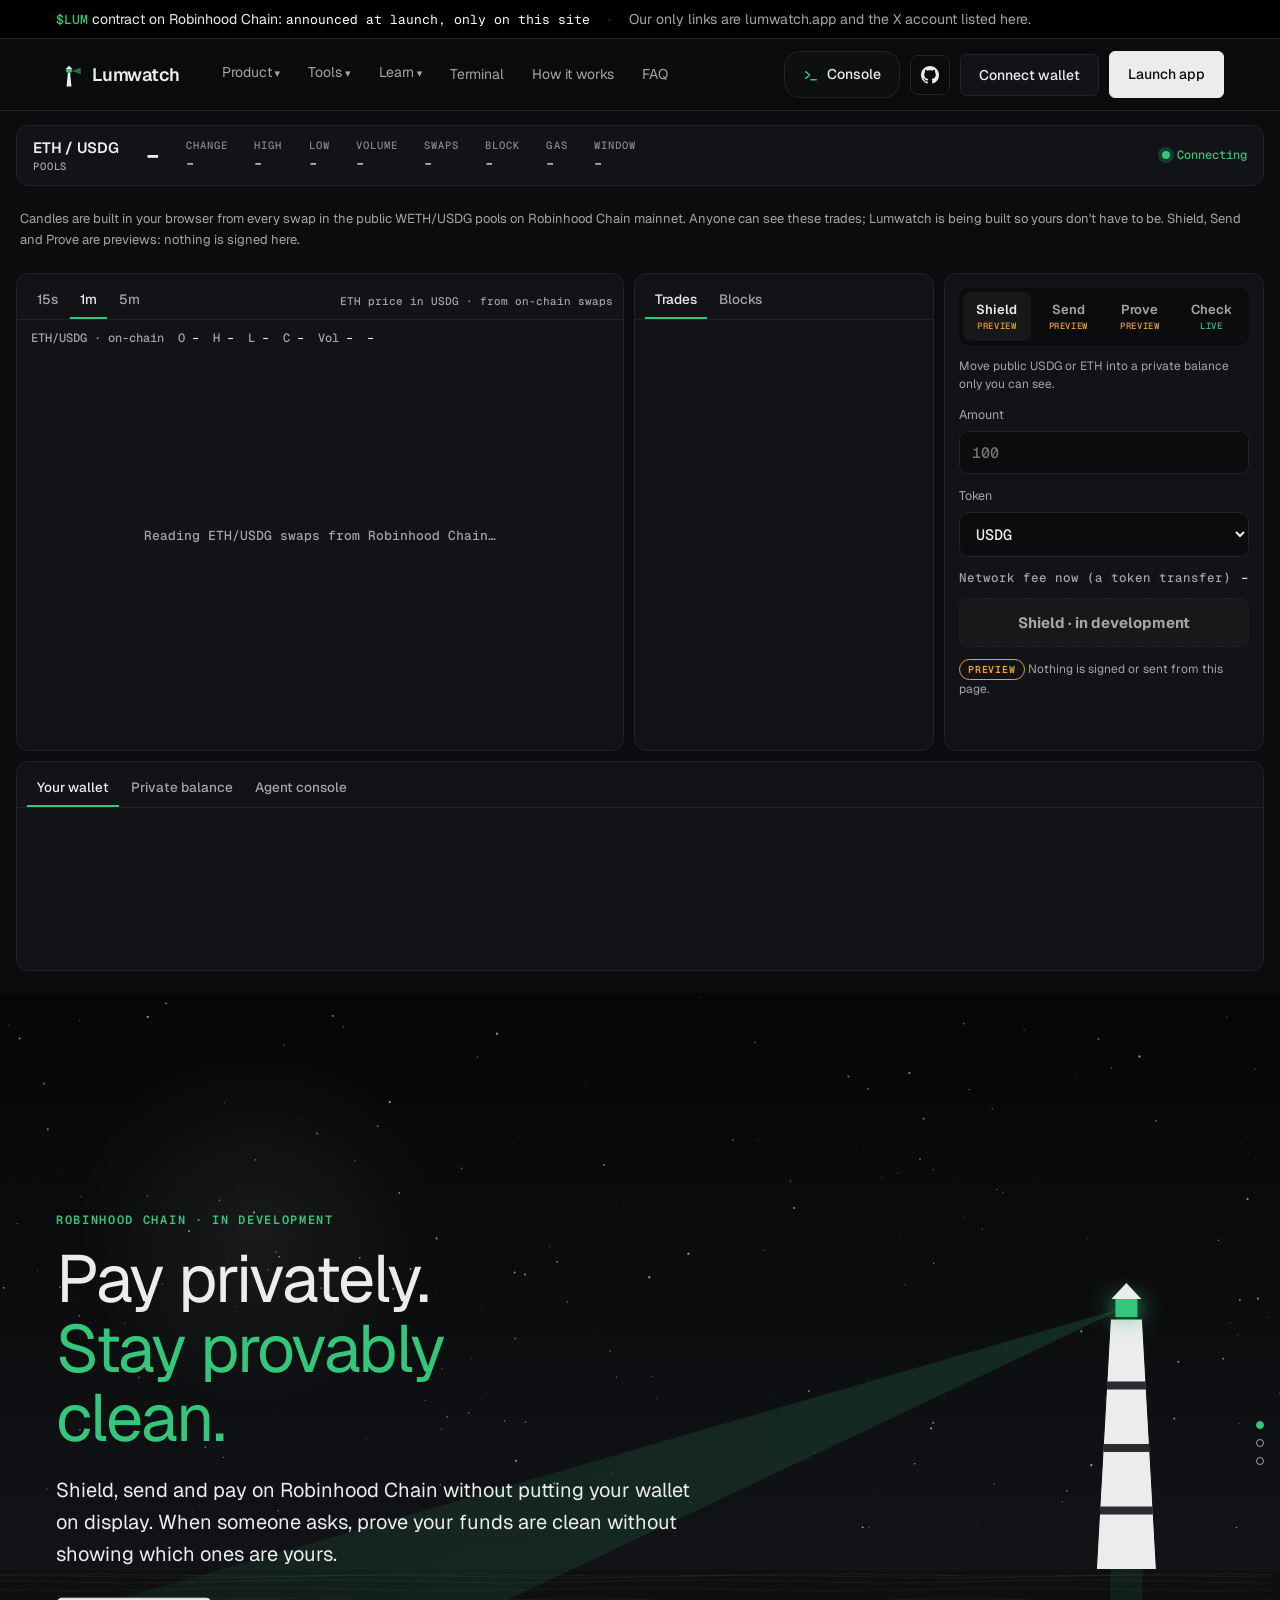
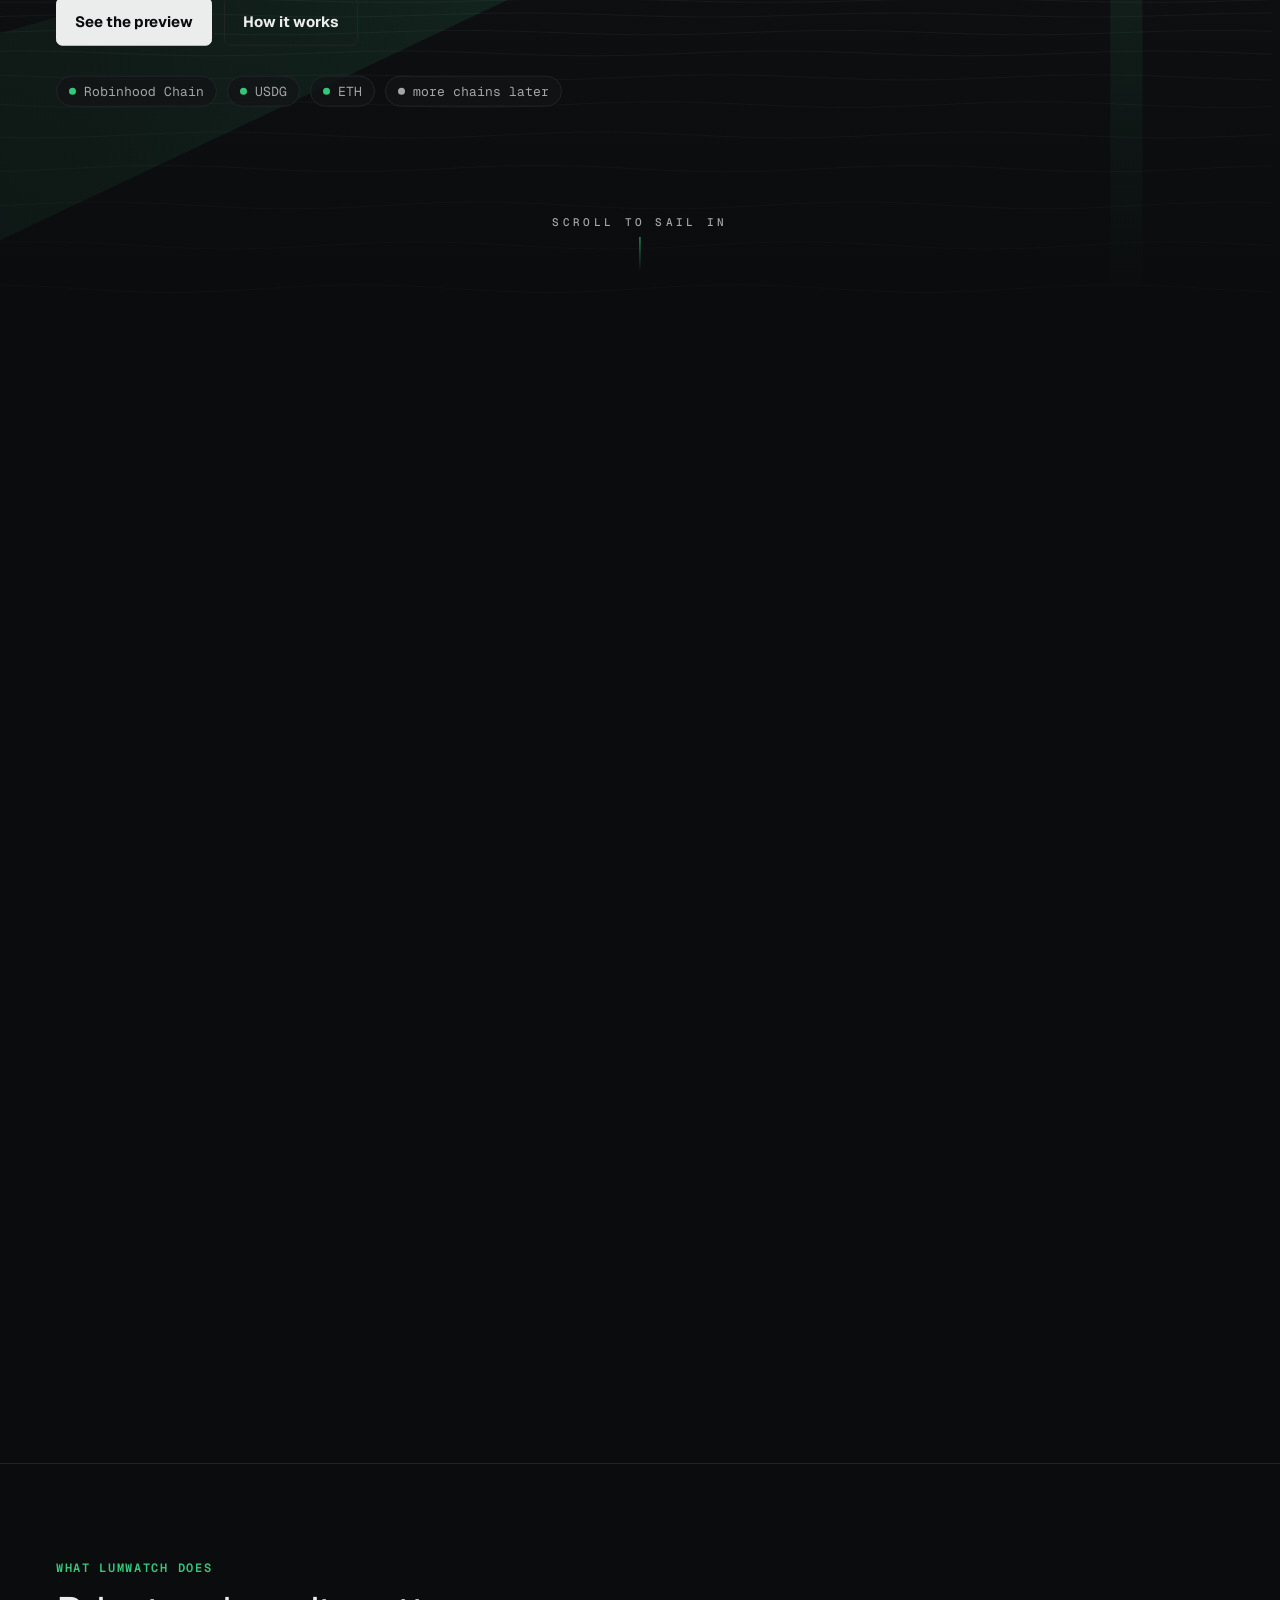
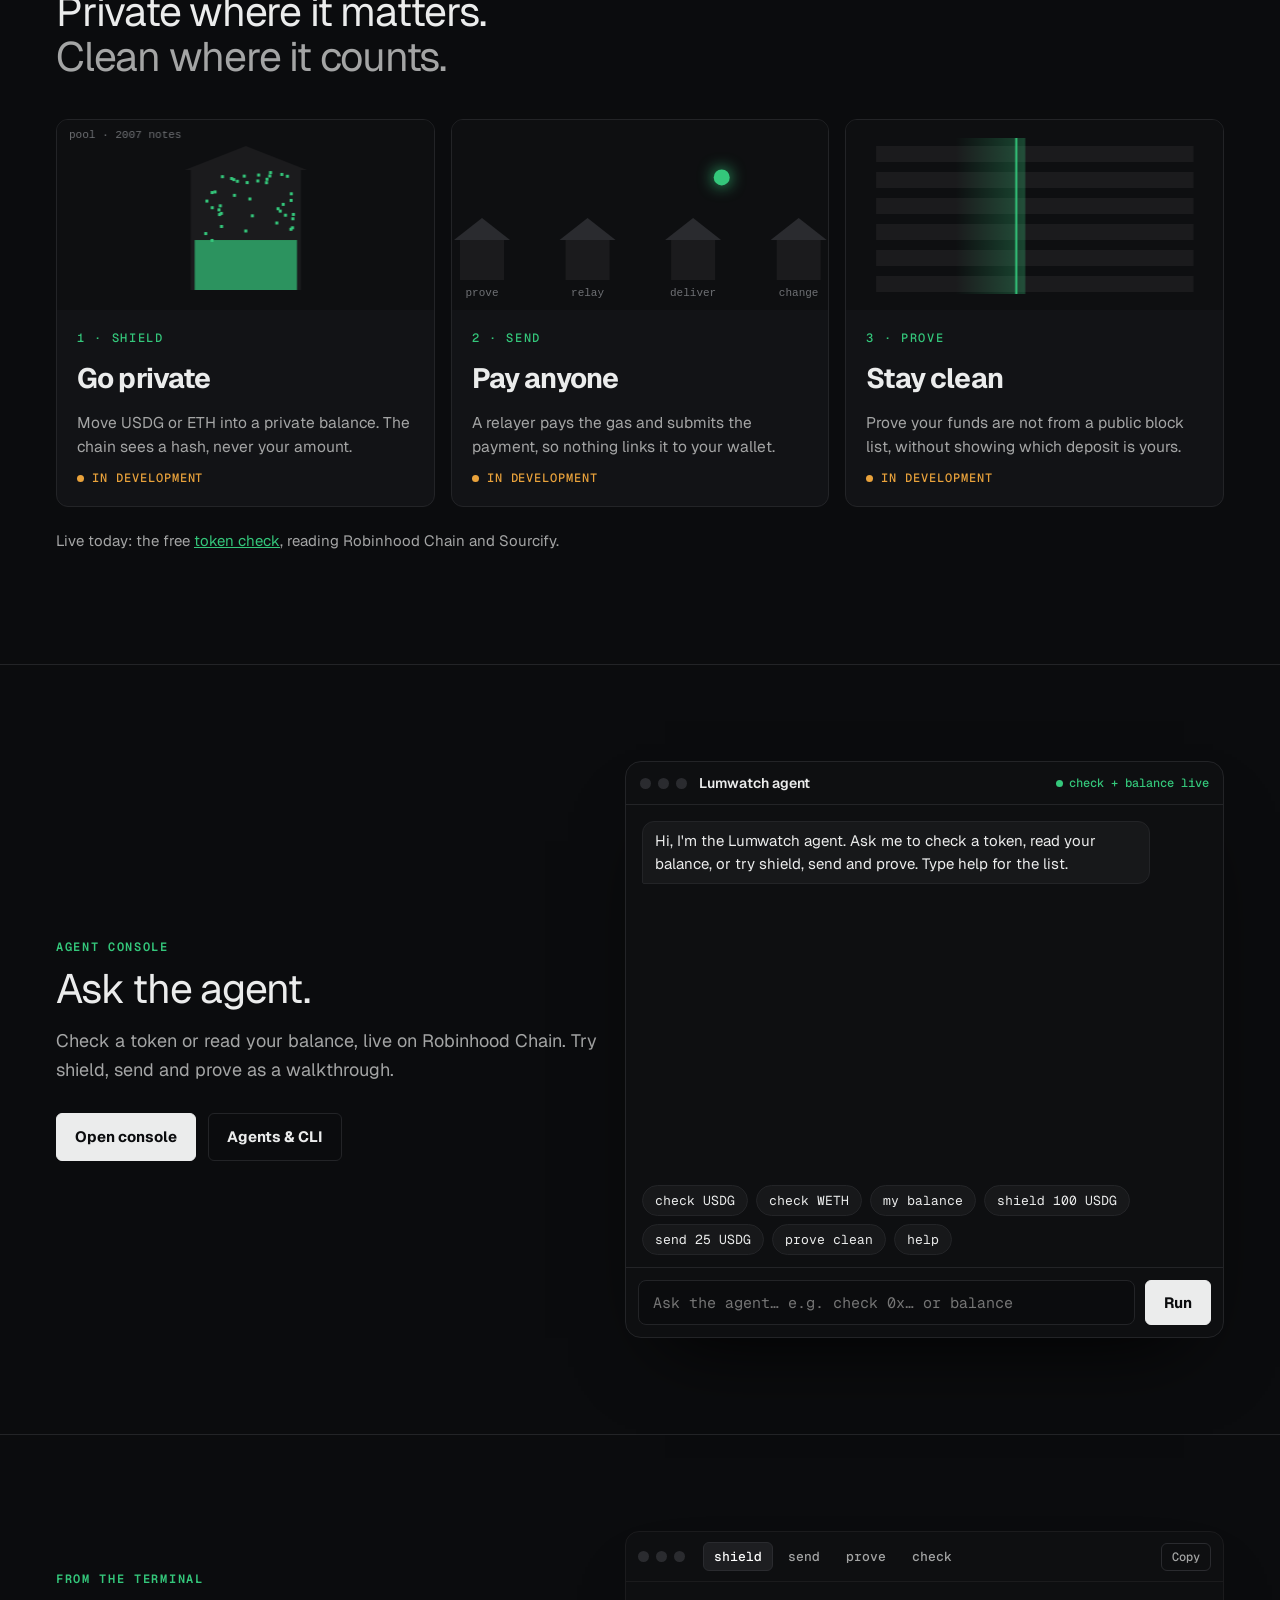
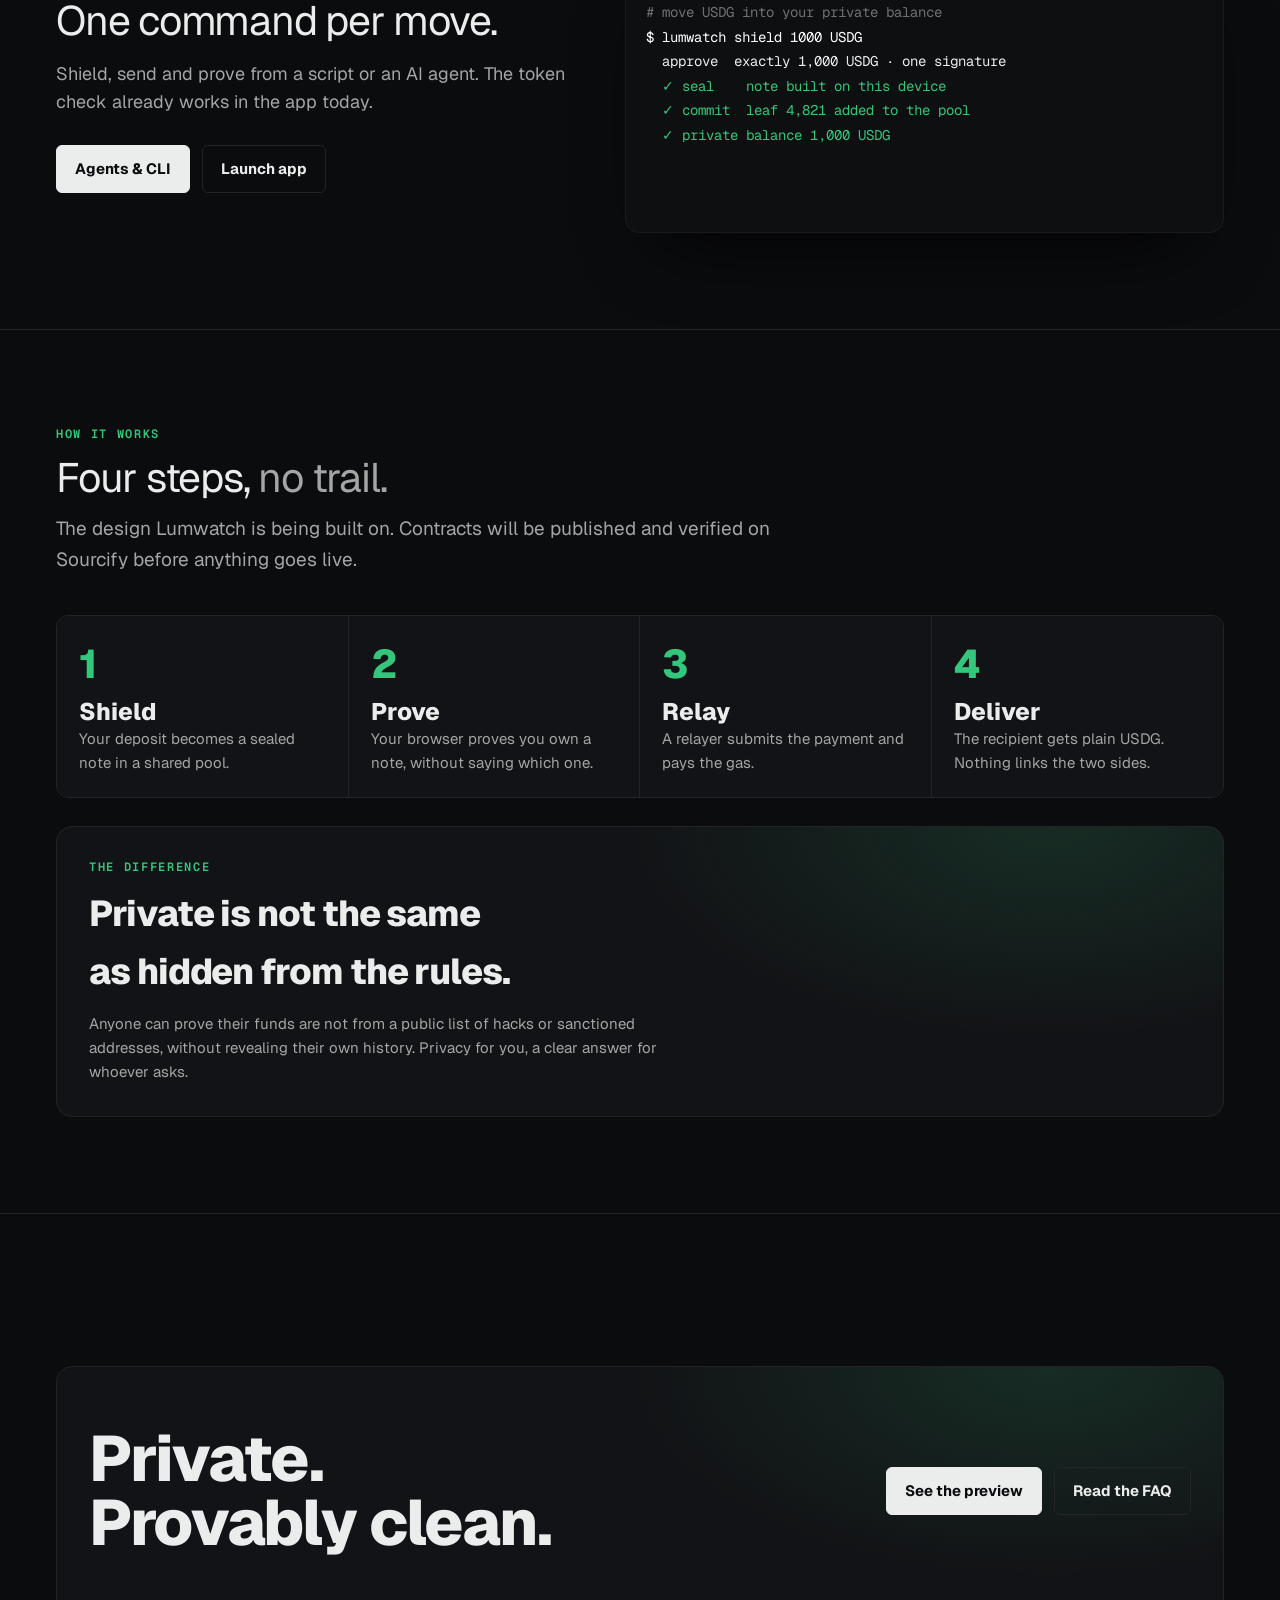
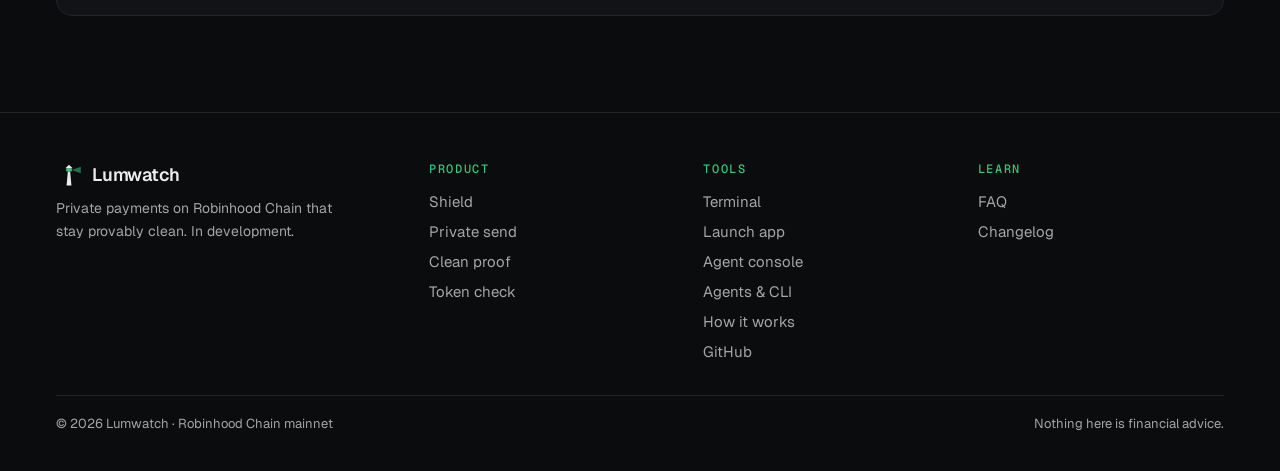
==== commit 9ee6729d: "Add files via upload" ====
--- a/index.html
+++ b/index.html
@@ -15,9 +15,9 @@
 <link rel="icon" href="data:image/svg+xml,%3Csvg xmlns='http://www.w3.org/2000/svg' viewBox='0 0 32 32'%3E%3Crect width='32' height='32' rx='7' fill='%230b0c0e'/%3E%3Cpath d='M13 29l1.6-16h2.8L19 29z' fill='%23ebecec'/%3E%3Crect x='12.5' y='9' width='7' height='4' rx='1' fill='%2334c77b'/%3E%3Cpath d='M11.5 9h9L16 4.5z' fill='%23ebecec'/%3E%3C/svg%3E">
 <link rel="preconnect" href="https://fonts.googleapis.com">
 <link rel="preconnect" href="https://fonts.gstatic.com" crossorigin>
-<link rel="stylesheet" href="https://fonts.googleapis.com/css2?family=Inter:wght@400;500;600;700;800&family=JetBrains+Mono:wght@400;500&display=swap">
+<link rel="stylesheet" href="https://fonts.googleapis.com/css2?family=Geist:wght@300;400;500;600&family=Geist+Mono:wght@400;500&display=swap">
 <link rel="stylesheet" href="/assets/style.css">
-<link rel="stylesheet" href="/assets/extra.css">
+<link rel="stylesheet" href="/assets/extra.css"><link rel="stylesheet" href="/assets/terminal.css">
 </head>
 <body data-page="home">
 <div class="tokenbar"><div class="wrap">
@@ -60,6 +60,70 @@
   </div>
 </div></nav>
 <main>
+<div class="tm" id="tm">
+  <div class="tm-bar">
+    <div class="tm-pair"><b>ETH / USDG</b><span id="tm-s-pools">pools</span></div>
+    <b class="tm-big" id="tm-big">–</b>
+    <div class="tm-stat"><span>Change</span><b id="tm-s-chg">–</b></div>
+    <div class="tm-stat"><span>High</span><b id="tm-s-hi">–</b></div>
+    <div class="tm-stat"><span>Low</span><b id="tm-s-lo">–</b></div>
+    <div class="tm-stat"><span>Volume</span><b id="tm-s-vol">–</b></div>
+    <div class="tm-stat"><span>Swaps</span><b id="tm-s-n">–</b></div>
+    <div class="tm-stat"><span>Block</span><b id="tm-s-block">–</b></div>
+    <div class="tm-stat"><span>Gas</span><b id="tm-s-gas">–</b></div>
+    <div class="tm-stat"><span>Window</span><b id="tm-s-win">–</b></div>
+    <span class="tm-live" id="tm-live"><i></i> Connecting</span>
+  </div>
+  <p class="tm-note">Candles are built in your browser from every swap in the public WETH/USDG pools on Robinhood Chain mainnet. Anyone can see these trades; Lumwatch is being built so yours don't have to be. Shield, Send and Prove are previews: nothing is signed here.</p>
+  <div class="tm-grid">
+    <section class="tm-panel" aria-label="Chart">
+      <div class="tm-tabs" role="tablist"><button type="button" role="tab" data-tf="15s" aria-selected="false">15s</button><button type="button" role="tab" data-tf="1m" aria-selected="true">1m</button><button type="button" role="tab" data-tf="5m" aria-selected="false">5m</button><span class="sp"></span><small>ETH price in USDG · from on-chain swaps</small></div>
+      <div class="tm-chart"><div class="tm-legend"><span>ETH/USDG · <span>on-chain</span></span><span>O <b id="tm-o">–</b></span><span>H <b id="tm-h">–</b></span><span>L <b id="tm-l">–</b></span><span>C <b id="tm-c">–</b></span><span>Vol <b id="tm-v">–</b></span><span><b id="tm-n">–</b></span></div><canvas id="tm-cv" aria-label="ETH/USDG candlestick chart from on-chain swaps"></canvas><div class="tm-load" id="tm-load">Reading the chain…</div></div>
+    </section>
+    <section class="tm-panel" aria-label="Live feed">
+      <div class="tm-tabs" role="tablist"><button type="button" role="tab" data-feed="trades" aria-selected="true">Trades</button><button type="button" role="tab" data-feed="blk" aria-selected="false">Blocks</button></div>
+      <div class="tm-feedhead" id="tm-fh"></div>
+      <div class="tm-feed" id="tm-feed"></div>
+    </section>
+    <section class="tm-panel tm-actp" aria-label="Actions">
+      <div class="tm-act">
+        <div class="tm-seg" role="group" aria-label="Action"><button type="button" data-act="shield" aria-pressed="true">Shield<i>PREVIEW</i></button><button type="button" data-act="send" aria-pressed="false">Send<i>PREVIEW</i></button><button type="button" data-act="prove" aria-pressed="false">Prove<i>PREVIEW</i></button><button type="button" class="live" data-act="check" aria-pressed="false">Check<i>LIVE</i></button></div>
+        <div data-actpane="shield" class="tm-act" style="padding:0">
+          <p class="tm-small">Move public USDG or ETH into a private balance only you can see.</p>
+          <label>Amount<input inputmode="decimal" placeholder="100" aria-label="Amount to shield"></label>
+          <label>Token<select aria-label="Token to shield"><option>USDG</option><option>ETH</option></select></label>
+          <div class="tm-kv"><span>Network fee now (a token transfer)</span><b id="tm-fee">–</b></div>
+          <button class="tm-go" type="button" disabled>Shield · in development</button>
+          <p class="tm-small"><span class="tm-badge pv">PREVIEW</span> Nothing is signed or sent from this page.</p>
+        </div>
+        <div data-actpane="send" class="tm-act" style="padding:0" hidden>
+          <p class="tm-small">Pay any address from your private balance. Nothing links it back to your wallet.</p>
+          <label>To<input placeholder="0x…" aria-label="Recipient"></label>
+          <label>Amount<input inputmode="decimal" placeholder="25" aria-label="Amount to send"></label>
+          <button class="tm-go" type="button" disabled>Send privately · in development</button>
+          <p class="tm-small"><span class="tm-badge pv">PREVIEW</span> Nothing is signed or sent from this page.</p>
+        </div>
+        <div data-actpane="prove" class="tm-act" style="padding:0" hidden>
+          <p class="tm-small">Prove your funds are not from a public block list, without showing which deposits are yours.</p>
+          <button class="tm-go" type="button" disabled>Make a clean proof · in development</button>
+          <p class="tm-small"><span class="tm-badge pv">PREVIEW</span> Nothing is signed or sent from this page.</p>
+        </div>
+        <div data-actpane="check" class="tm-act" style="padding:0" hidden>
+          <p class="tm-small">Check any Robinhood Chain token before you buy. Read live from the chain and Sourcify.</p>
+          <form id="tm-checkform" class="tm-act" style="padding:0"><label>Token address<input id="tm-checkaddr" placeholder="0x…" autocomplete="off" spellcheck="false"></label><button class="tm-go" type="submit">Check token</button></form>
+          <ul class="tm-checks" id="tm-checkout" aria-live="polite"></ul>
+          <p class="tm-small"><span class="tm-badge lv">LIVE</span> Read-only. Full report on the <a href="/check/">Token check</a> page.</p>
+        </div>
+      </div>
+    </section>
+  </div>
+  <section class="tm-panel tm-bottom" aria-label="Your account">
+    <div class="tm-tabs" role="tablist"><button type="button" role="tab" data-btab="mine" aria-selected="true">Your wallet</button><button type="button" role="tab" data-btab="notes" aria-selected="false">Private balance</button><button type="button" role="tab" data-btab="agent" aria-selected="false">Agent console</button></div>
+    <div class="tm-pane" data-bpane="mine" id="tm-mine"></div>
+    <div class="tm-pane" data-bpane="notes" hidden><div class="tm-empty"><p style="margin:0">Your private balance will show here once Shield ships. <span class="tm-badge pv">PREVIEW</span></p></div></div>
+    <div class="tm-pane" data-bpane="agent" hidden><div class="tm-empty"><p style="margin:0">Ask the Lumwatch agent to check a token or read your balance, in plain words.</p><a class="tm-btn" href="/console/">Open the agent console</a></div></div>
+  </section>
+</div>
 <div id="curtain" aria-hidden="true"><div class="c"><span class="lampdot"></span><span class="t">DIMMING THE WINDOWS</span><span class="w">LUMWATCH</span></div></div>
 <div class="voyage" id="top">
   <div class="stage">
@@ -117,6 +181,6 @@
   <div><h4>Learn</h4><a href="/faq/">FAQ</a><a href="/log/">Changelog</a></div>
   <div class="fine"><span>© 2026 Lumwatch · Robinhood Chain mainnet</span><span>Nothing here is financial advice.</span></div>
 </div></footer>
-<script src="/assets/site.js"></script>
+<script src="/assets/site.js"></script><script src="/assets/terminal.js"></script>
 </body>
 </html>
--- a/assets/extra.css
+++ b/assets/extra.css
@@ -74,3 +74,21 @@
 .btn.console { display: inline-flex; flex-direction: row; align-items: center; white-space: nowrap; }
 .btn.console[aria-current="page"] { border-color: var(--lamp); }
 @media (max-width: 600px) { .navcta .btn.console, .navcta .iconbtn { display: none; } .navcta { gap: 8px; } }
+
+/* ---- Type: Geist, light and compact ---- */
+:root { --display: "Geist", -apple-system, system-ui, sans-serif; --body: "Geist", -apple-system, system-ui, sans-serif; --mono: "Geist Mono", ui-monospace, "SF Mono", Menlo, monospace; }
+body { font-size: 15px; line-height: 1.6; -webkit-font-smoothing: antialiased; }
+h1, h2, h3 { letter-spacing: -.03em; }
+.brand { font: 600 18px var(--display); letter-spacing: -.01em; }
+nav.top .menu > a, nav.top .dd > button { font-size: 14px; font-weight: 400; white-space: nowrap; }
+nav.top .btn { font-size: 14px; font-weight: 500; white-space: nowrap; }
+.p1 h1 { font-weight: 400; font-size: clamp(40px, 5.2vw, 72px); line-height: 1.04; }
+.p2 h2, .p3 h2 { font-weight: 400; font-size: clamp(32px, 4vw, 56px); line-height: 1.06; }
+.head h2, .h2s { font-weight: 400; font-size: clamp(28px, 3.2vw, 44px); line-height: 1.08; }
+.head h2 em, .p1 h1 em, .p2 h2 em, .p3 h2 em, .h2s em { font-style: normal; color: var(--mist); }
+.quay a b { font-weight: 500; font-size: 19px; }
+.vh h3, .verdict h3 { font-weight: 500; font-size: 22px; }
+.tile b { font-weight: 500; font-size: 26px; }
+#curtain .w { font-weight: 500; font-size: 40px; }
+p, li { font-weight: 400; }
+@media (max-width: 700px) { .p1 h1 { font-size: clamp(34px, 10vw, 48px); } .p2 h2, .p3 h2 { font-size: clamp(30px, 9vw, 42px); } }
--- a/assets/terminal.css
+++ b/assets/terminal.css
@@ -0,0 +1,84 @@
+/* Lumwatch terminal: a live Robinhood Chain desk. Uses the site palette tokens from style.css. */
+body[data-page="terminal"] main, body[data-page="home"] main > .tm:first-child { padding-top: 14px; }
+body[data-page="terminal"] main { padding: 0; }
+body[data-page="terminal"] footer { margin-top: 0; }
+.tm { padding: 14px 16px 22px; max-width: 1680px; margin: 0 auto; display: flex; flex-direction: column; gap: 10px; }
+.tm-bar { display: flex; align-items: center; gap: 26px; background: var(--tide); border: 1px solid var(--stone); border-radius: 12px; padding: 12px 16px; overflow-x: auto; scrollbar-width: none; }
+.tm-bar::-webkit-scrollbar { display: none; }
+.tm-mkt { display: flex; gap: 6px; align-items: center; flex: none; }
+.tm-mkt button { font: 700 16px var(--display); color: var(--mist); background: transparent; border: 1px solid var(--stone); border-radius: 8px; padding: 7px 12px; cursor: pointer; }
+.tm-mkt button[aria-pressed="true"] { color: var(--fog); border-color: var(--lamp); background: color-mix(in srgb, var(--lamp) 12%, transparent); }
+.tm-big { font: 600 26px var(--mono); color: var(--fog); flex: none; letter-spacing: -.02em; }
+.tm-stat { flex: none; display: flex; flex-direction: column; gap: 2px; }
+.tm-stat span { font: 500 10.5px var(--mono); letter-spacing: .1em; text-transform: uppercase; color: var(--mist); opacity: .8; }
+.tm-stat b { font: 500 14px var(--mono); color: var(--fog); }
+.tm-live { margin-left: auto; flex: none; display: inline-flex; align-items: center; gap: 7px; font: 500 12px var(--mono); color: var(--lamp); }
+.tm-live i { width: 8px; height: 8px; border-radius: 50%; background: var(--lamp); box-shadow: 0 0 0 4px color-mix(in srgb, var(--lamp) 22%, transparent); animation: tmp 1.6s infinite; }
+.tm-live.off { color: var(--warn); } .tm-live.off i { background: var(--warn); animation: none; }
+@keyframes tmp { 50% { opacity: .35; } }
+.tm-note { font-size: 13px; color: var(--mist); padding: 0 4px; }
+.tm-grid { display: grid; grid-template-columns: minmax(0, 1fr) 300px 320px; gap: 10px; }
+.tm-panel { background: var(--tide); border: 1px solid var(--stone); border-radius: 12px; min-width: 0; display: flex; flex-direction: column; }
+.tm-tabs { display: flex; gap: 2px; padding: 8px 10px 0; border-bottom: 1px solid var(--stone); }
+.tm-tabs button { font: 500 13.5px var(--body); color: var(--mist); background: none; border: 0; border-bottom: 2px solid transparent; padding: 8px 10px 9px; cursor: pointer; }
+.tm-tabs button[aria-selected="true"] { color: var(--fog); border-bottom-color: var(--lamp); }
+.tm-tabs .sp { flex: 1; }
+.tm-tabs small { align-self: center; font: 500 11px var(--mono); color: var(--mist); }
+.tm-chart { position: relative; flex: 1; min-height: 430px; }
+.tm-chart canvas { position: absolute; inset: 0; width: 100%; height: 100%; }
+.tm-tip { position: absolute; pointer-events: none; background: var(--deck); border: 1px solid var(--stone); border-radius: 8px; padding: 8px 10px; font: 500 12px/1.5 var(--mono); color: var(--fog); white-space: nowrap; display: none; z-index: 2; }
+.tm-legend { position: absolute; left: 14px; top: 10px; font: 500 12px var(--mono); color: var(--mist); display: flex; gap: 14px; z-index: 1; }
+.tm-legend b { color: var(--fog); font-weight: 500; }
+.tm-legend .v { color: var(--lamp); } .tm-legend .n { color: var(--warn); }
+.tm-load { position: absolute; inset: 0; display: grid; place-items: center; font: 500 13px var(--mono); color: var(--mist); }
+.tm-feedhead, .tm-row { display: grid; grid-template-columns: 1fr 1.5fr .5fr; gap: 6px; padding: 5px 12px; font: 500 12.5px var(--mono); }
+.tm-feedhead { color: var(--mist); font-size: 10.5px; letter-spacing: .08em; text-transform: uppercase; padding-top: 10px; }
+.tm-feed { overflow: hidden; flex: 1; max-height: 470px; }
+.tm-row { color: var(--fog); border-top: 1px solid color-mix(in srgb, var(--stone) 55%, transparent); text-decoration: none; }
+.tm-row:hover { background: var(--deck); }
+.tm-row .a { color: var(--lamp); } .tm-row .p { color: var(--mist); overflow: hidden; text-overflow: ellipsis; white-space: nowrap; } .tm-row .t { color: var(--mist); text-align: right; }
+.tm-row.new { animation: tmnew 1.2s ease-out; }
+@keyframes tmnew { from { background: color-mix(in srgb, var(--lamp) 20%, transparent); } }
+.tm-act { padding: 14px; display: flex; flex-direction: column; gap: 12px; }
+.tm-seg { display: grid; grid-template-columns: repeat(4, 1fr); gap: 4px; background: var(--sea); border-radius: 9px; padding: 4px; }
+.tm-seg button { font: 600 13px var(--body); color: var(--mist); background: none; border: 0; border-radius: 7px; padding: 9px 4px; cursor: pointer; }
+.tm-seg button[aria-pressed="true"] { background: var(--deck); color: var(--fog); }
+.tm-seg button i { font-style: normal; display: block; font: 500 9px var(--mono); letter-spacing: .06em; color: var(--warn); margin-top: 2px; }
+.tm-seg button.live i { color: var(--lamp); }
+.tm-act label { display: flex; flex-direction: column; gap: 6px; font-size: 12.5px; color: var(--mist); }
+.tm-act input, .tm-act select { font: 500 15px var(--mono); color: var(--fog); background: var(--sea); border: 1px solid var(--stone); border-radius: 9px; padding: 11px 12px; width: 100%; box-sizing: border-box; }
+.tm-act input:focus, .tm-act select:focus { outline: 2px solid color-mix(in srgb, var(--lamp) 60%, transparent); outline-offset: 1px; }
+.tm-kv { display: flex; justify-content: space-between; font: 500 12.5px var(--mono); color: var(--mist); }
+.tm-kv b { color: var(--fog); font-weight: 500; }
+.tm-go { font: 700 15px var(--body); border: 0; border-radius: 10px; padding: 14px; cursor: pointer; background: var(--lamp); color: var(--on-lamp); }
+.tm-go[disabled] { background: var(--deck); color: var(--mist); cursor: not-allowed; border: 1px dashed var(--stone); }
+.tm-small { font-size: 12px; color: var(--mist); line-height: 1.5; margin: 0; }
+.tm-badge { display: inline-block; font: 600 10px var(--mono); letter-spacing: .08em; padding: 3px 8px; border-radius: 99px; border: 1px solid currentColor; }
+.tm-badge.pv { color: var(--warn); } .tm-badge.lv { color: var(--lamp); }
+.tm-checks { list-style: none; margin: 0; padding: 0; display: flex; flex-direction: column; gap: 6px; font-size: 12.5px; }
+.tm-checks li { display: grid; grid-template-columns: 16px 1fr; gap: 6px; color: var(--fog); overflow-wrap: anywhere; }
+.tm-checks li span:first-child { font-family: var(--mono); }
+.tm-checks .ok span:first-child { color: var(--safe); } .tm-checks .warn span:first-child { color: var(--warn); } .tm-checks .bad span:first-child { color: var(--danger); }
+.tm-bottom { min-height: 210px; }
+.tm-pane { padding: 16px; }
+.tm-empty { display: grid; place-items: center; text-align: center; min-height: 150px; color: var(--mist); font-size: 14px; gap: 10px; }
+.tm-wal { display: grid; grid-template-columns: repeat(3, minmax(0, 1fr)); gap: 10px; margin-bottom: 14px; }
+.tm-wal div { background: var(--sea); border: 1px solid var(--stone); border-radius: 10px; padding: 12px 14px; }
+.tm-wal span { display: block; font: 500 10.5px var(--mono); letter-spacing: .1em; text-transform: uppercase; color: var(--mist); }
+.tm-wal b { font: 600 20px var(--mono); color: var(--fog); }
+.tm-btn { font: 600 14px var(--body); background: var(--cta); color: var(--on-cta); border: 0; border-radius: 9px; padding: 10px 16px; cursor: pointer; text-decoration: none; display: inline-block; }
+@media (max-width: 1180px) { .tm-grid { grid-template-columns: minmax(0, 1fr) 300px; } .tm-grid > .tm-actp { grid-column: 1 / -1; } }
+@media (max-width: 760px) { .tm-grid { grid-template-columns: minmax(0, 1fr); } .tm-chart { min-height: 300px; } .tm-wal { grid-template-columns: 1fr; } .tm-big { font-size: 22px; } .tm { padding: 10px 12px 18px; } }
+@media (prefers-reduced-motion: reduce) { .tm-live i, .tm-row.new { animation: none; } }
+
+.tm-pair { flex: none; display: flex; flex-direction: column; gap: 2px; }
+.tm-pair b { font: 600 15px var(--display); color: var(--fog); letter-spacing: -.01em; }
+.tm-pair span { font: 500 10.5px var(--mono); color: var(--mist); text-transform: uppercase; letter-spacing: .08em; }
+.u { color: var(--lamp) !important; } .d { color: var(--danger) !important; }
+.tm-big.u, .tm-big.d { font-weight: 500; }
+.tm-row .s { color: var(--danger); }
+.tm-legend b { font-weight: 500; }
+.tm-chart { overflow: hidden; }
+.tm-legend { right: 84px; flex-wrap: wrap; row-gap: 2px; }
+.tm-panel, .tm-grid > * { min-width: 0; }
+@media (max-width: 760px) { .tm-legend { font-size: 11px; gap: 8px; } }
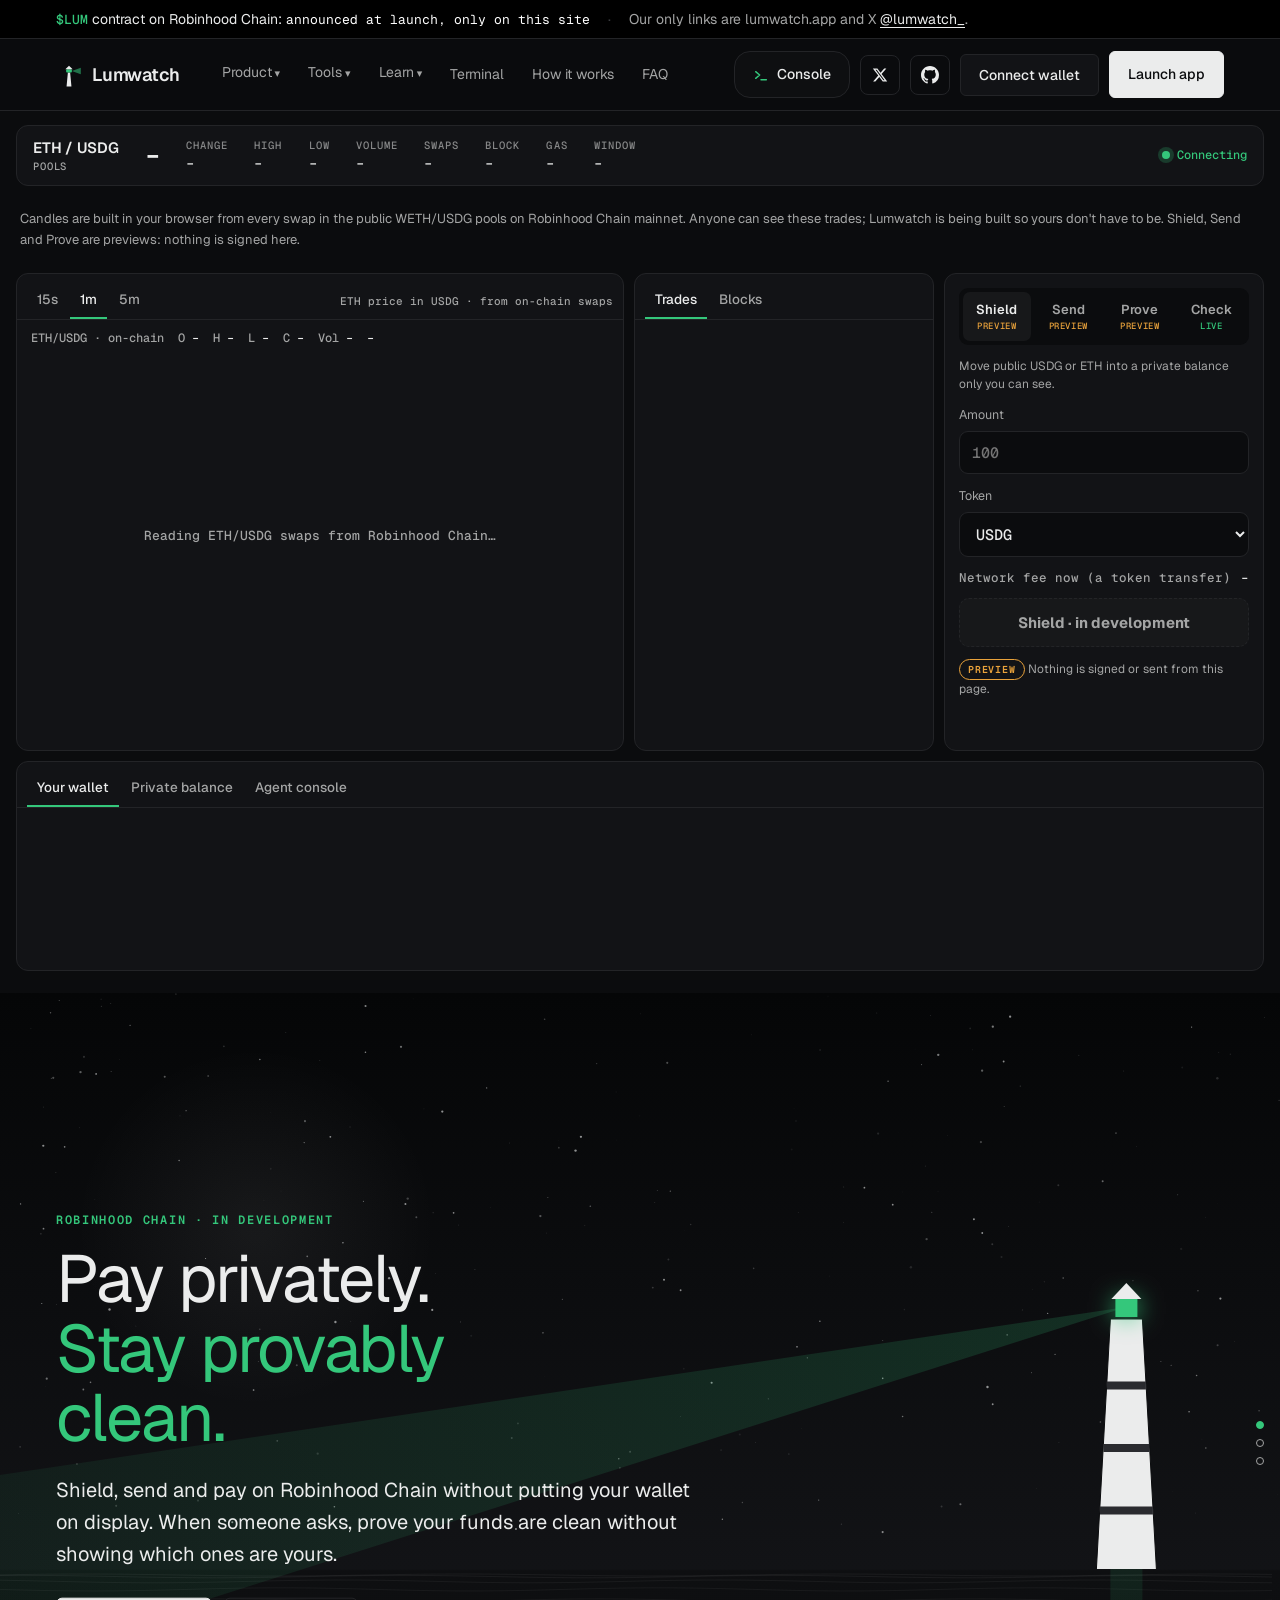
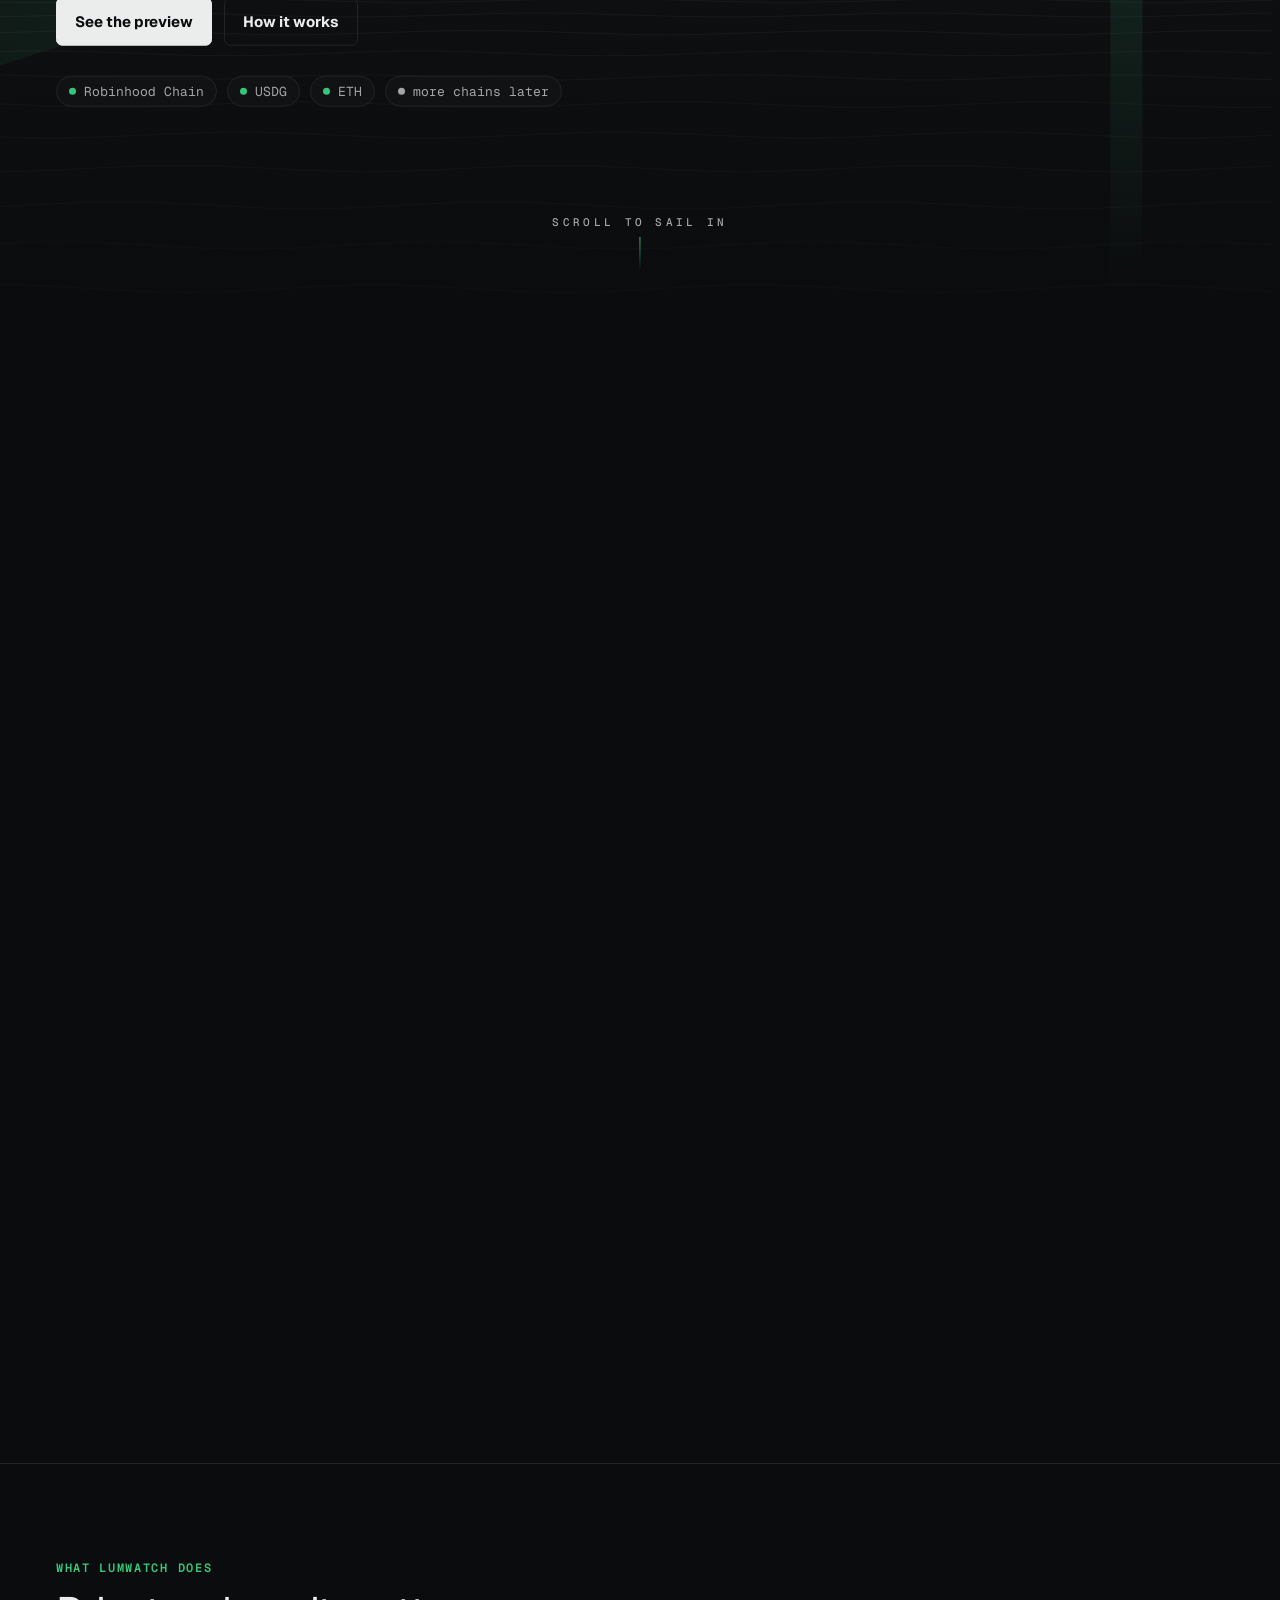
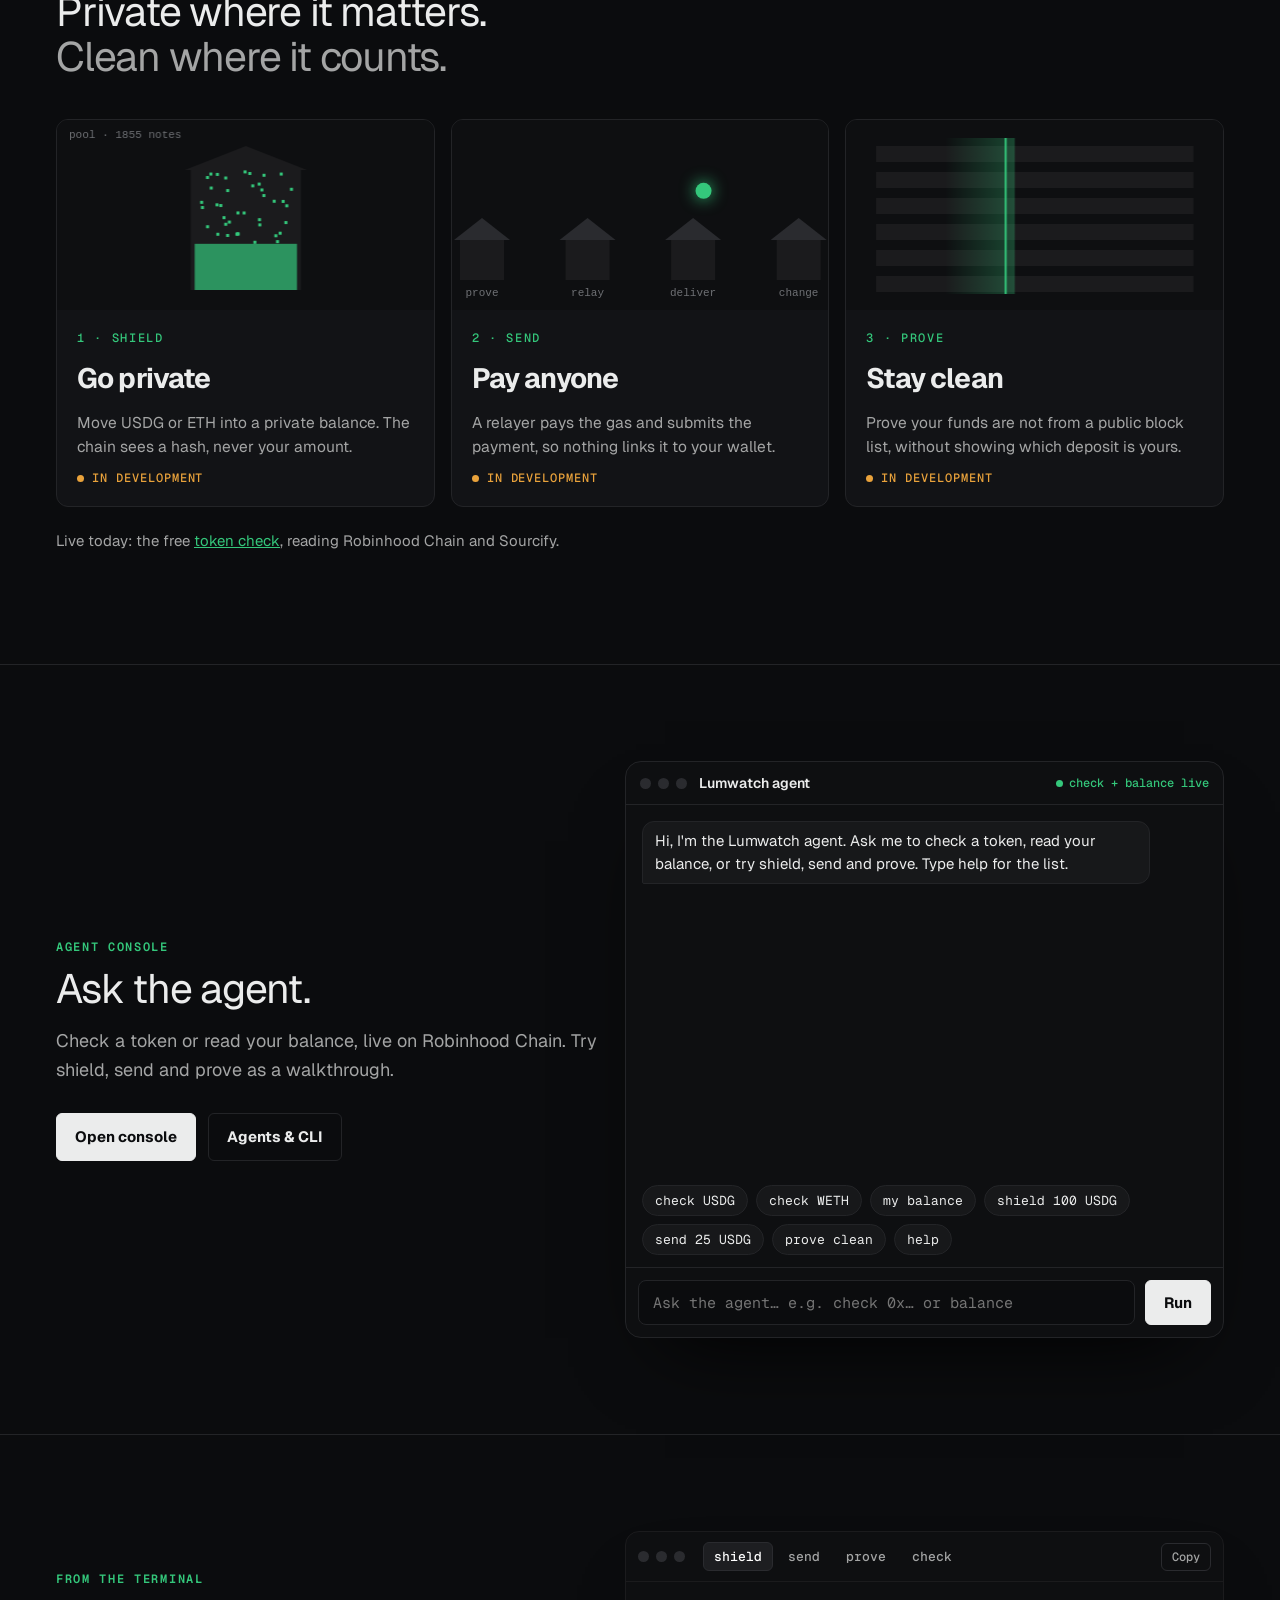
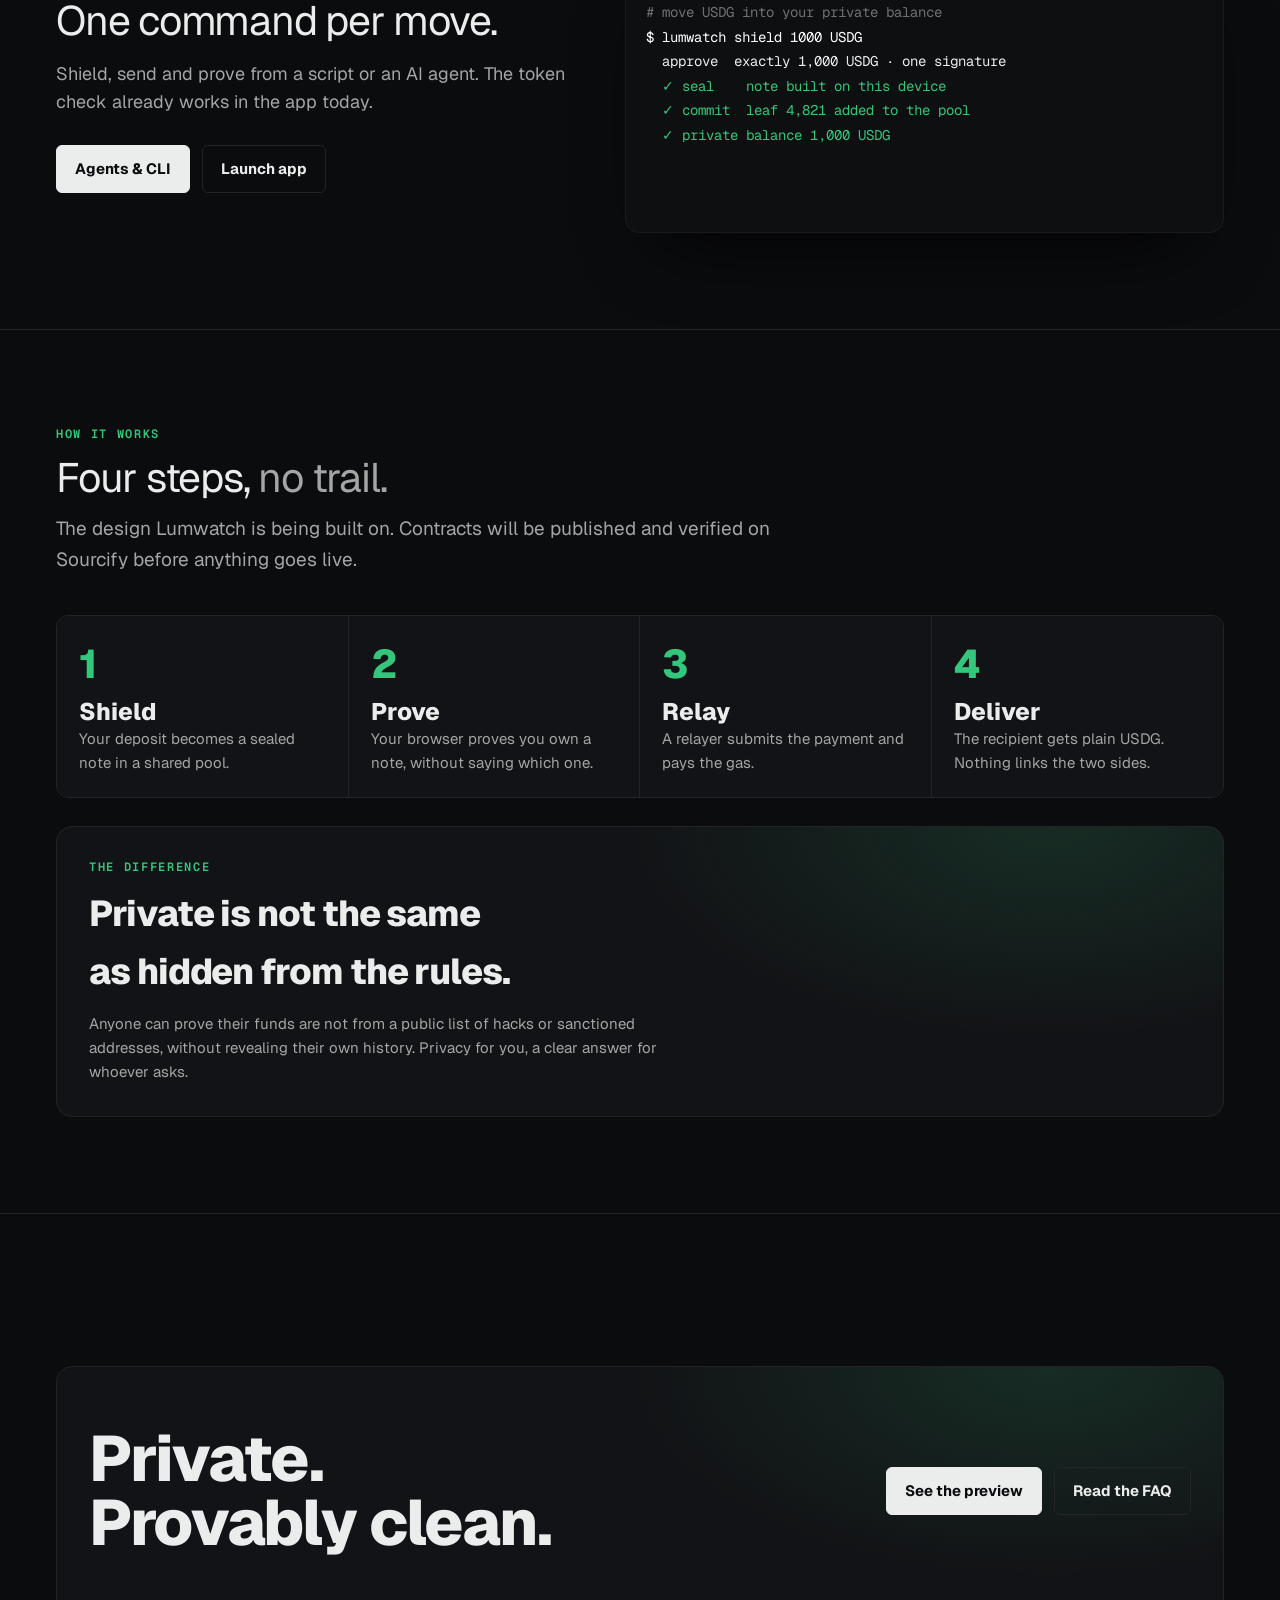
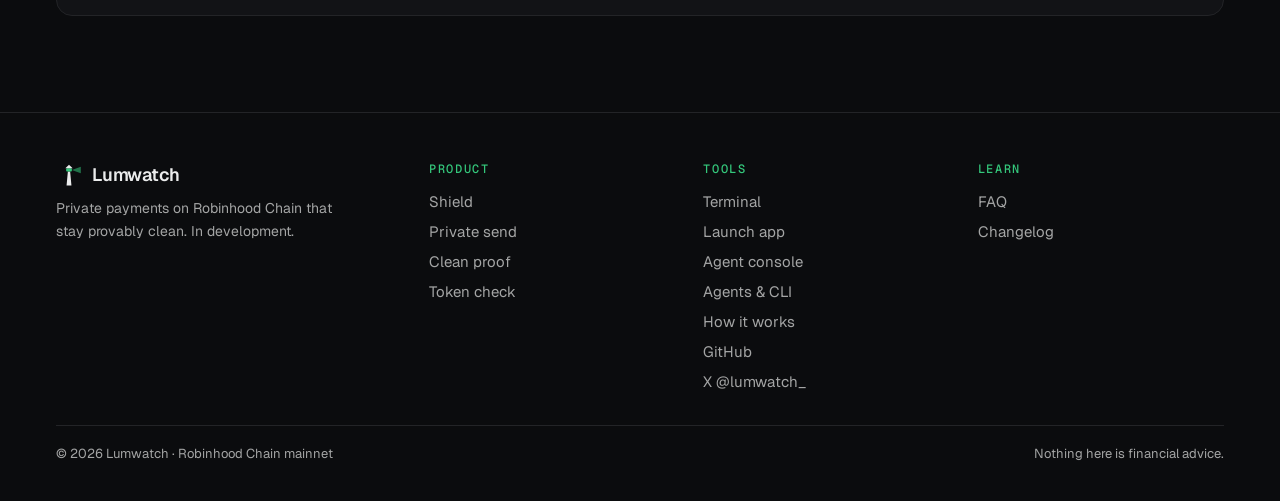
==== commit 6ca4b03f: "Add files via upload" ====
--- a/index.html
+++ b/index.html
@@ -11,6 +11,7 @@
 <meta property="og:url" content="https://lumwatch.app/">
 <meta property="og:image" content="https://lumwatch.app/og.png">
 <meta name="twitter:card" content="summary_large_image">
+<meta name="twitter:site" content="@lumwatch_">
 <meta name="theme-color" content="#0b0c0e">
 <link rel="icon" href="data:image/svg+xml,%3Csvg xmlns='http://www.w3.org/2000/svg' viewBox='0 0 32 32'%3E%3Crect width='32' height='32' rx='7' fill='%230b0c0e'/%3E%3Cpath d='M13 29l1.6-16h2.8L19 29z' fill='%23ebecec'/%3E%3Crect x='12.5' y='9' width='7' height='4' rx='1' fill='%2334c77b'/%3E%3Cpath d='M11.5 9h9L16 4.5z' fill='%23ebecec'/%3E%3C/svg%3E">
 <link rel="preconnect" href="https://fonts.googleapis.com">
@@ -23,7 +24,7 @@
 <div class="tokenbar"><div class="wrap">
   <span><b>$LUM</b> contract on Robinhood Chain: <span class="soon">announced at launch, only on this site</span></span>
   <span class="sep">·</span>
-  <span class="muted">Our only links are lumwatch.app and the X account listed here.</span>
+  <span class="muted">Our only links are lumwatch.app and X <a href="https://x.com/lumwatch_" target="_blank" rel="noopener">@lumwatch_</a>.</span>
 </div></div>
 <nav class="top" id="nav"><div class="wrap">
   <a class="brand" href="/"><svg width="26" height="26" viewBox="0 0 32 32" aria-hidden="true"><path d="M13 30l1.6-17h2.8L19 30z" fill="#ebecec"/><rect x="12.5" y="9" width="7" height="4" rx="1" fill="#34c77b"/><path d="M11.5 9h9L16 4.5z" fill="#ebecec"/><path d="M19.5 11l11-4v8z" fill="#34c77b" opacity=".55"/></svg>Lumwatch</a>
@@ -53,6 +54,7 @@
   </div>
   <div class="navcta">
     <a class="btn console" href="/console/"><svg width="16" height="16" viewBox="0 0 24 24" fill="none" stroke="currentColor" stroke-width="2.2" stroke-linecap="round" stroke-linejoin="round" aria-hidden="true"><path d="M4 17l6-5-6-5M12 19h8"/></svg><span>Console</span></a>
+    <a class="iconbtn" href="https://x.com/lumwatch_" target="_blank" rel="noopener" aria-label="Lumwatch on X"><svg width="16" height="16" viewBox="0 0 24 24" aria-hidden="true" fill="currentColor"><path d="M18.244 2.25h3.308l-7.227 8.26 8.502 11.24H16.17l-5.214-6.817L4.99 21.75H1.68l7.73-8.835L1.254 2.25H8.08l4.713 6.231zm-1.161 17.52h1.833L7.084 4.126H5.117z"/></svg></a>
     <a class="iconbtn" href="https://github.com/lumwatch" target="_blank" rel="noopener" aria-label="Lumwatch on GitHub"><svg width="18" height="18" viewBox="0 0 16 16" aria-hidden="true" fill="currentColor"><path d="M8 0C3.58 0 0 3.58 0 8c0 3.54 2.29 6.53 5.47 7.59.4.07.55-.17.55-.38 0-.19-.01-.82-.01-1.49-2.01.37-2.53-.49-2.69-.94-.09-.23-.48-.94-.82-1.13-.28-.15-.68-.52-.01-.53.63-.01 1.08.58 1.23.82.72 1.21 1.87.87 2.33.66.07-.52.28-.87.51-1.07-1.78-.2-3.64-.89-3.64-3.95 0-.87.31-1.59.82-2.15-.08-.2-.36-1.02.08-2.12 0 0 .67-.21 2.2.82.64-.18 1.32-.27 2-.27.68 0 1.36.09 2 .27 1.53-1.04 2.2-.82 2.2-.82.44 1.1.16 1.92.08 2.12.51.56.82 1.27.82 2.15 0 3.07-1.87 3.75-3.65 3.95.29.25.54.73.54 1.48 0 1.07-.01 1.93-.01 2.2 0 .21.15.46.55.38A8.013 8.013 0 0016 8c0-4.42-3.58-8-8-8z"/></svg></a>
     <button class="btn wallet" type="button" id="wallet">Connect wallet</button>
     <a class="btn primary" href="/app/">Launch app</a>
@@ -177,7 +179,7 @@
 <footer><div class="wrap">
   <div><a class="brand" href="/" style="padding:0"><svg width="26" height="26" viewBox="0 0 32 32" aria-hidden="true"><path d="M13 30l1.6-17h2.8L19 30z" fill="#ebecec"/><rect x="12.5" y="9" width="7" height="4" rx="1" fill="#34c77b"/><path d="M11.5 9h9L16 4.5z" fill="#ebecec"/><path d="M19.5 11l11-4v8z" fill="#34c77b" opacity=".55"/></svg>Lumwatch</a><p class="muted" style="font-size:14px;margin:10px 0 0;max-width:34ch">Private payments on Robinhood Chain that stay provably clean. In development.</p></div>
   <div><h4>Product</h4><a href="/shield/">Shield</a><a href="/send/">Private send</a><a href="/prove/">Clean proof</a><a href="/check/">Token check</a></div>
-  <div><h4>Tools</h4><a href="/terminal/">Terminal</a><a href="/app/">Launch app</a><a href="/console/">Agent console</a><a href="/agents/">Agents &amp; CLI</a><a href="/how/">How it works</a><a href="https://github.com/lumwatch" target="_blank" rel="noopener">GitHub</a></div>
+  <div><h4>Tools</h4><a href="/terminal/">Terminal</a><a href="/app/">Launch app</a><a href="/console/">Agent console</a><a href="/agents/">Agents &amp; CLI</a><a href="/how/">How it works</a><a href="https://github.com/lumwatch" target="_blank" rel="noopener">GitHub</a><a href="https://x.com/lumwatch_" target="_blank" rel="noopener">X @lumwatch_</a></div>
   <div><h4>Learn</h4><a href="/faq/">FAQ</a><a href="/log/">Changelog</a></div>
   <div class="fine"><span>© 2026 Lumwatch · Robinhood Chain mainnet</span><span>Nothing here is financial advice.</span></div>
 </div></footer>
--- a/assets/extra.css
+++ b/assets/extra.css
@@ -92,3 +92,4 @@
 #curtain .w { font-weight: 500; font-size: 40px; }
 p, li { font-weight: 400; }
 @media (max-width: 700px) { .p1 h1 { font-size: clamp(34px, 10vw, 48px); } .p2 h2, .p3 h2 { font-size: clamp(30px, 9vw, 42px); } }
+.tokenbar a { color: var(--fog); text-decoration: underline; text-underline-offset: 3px; }
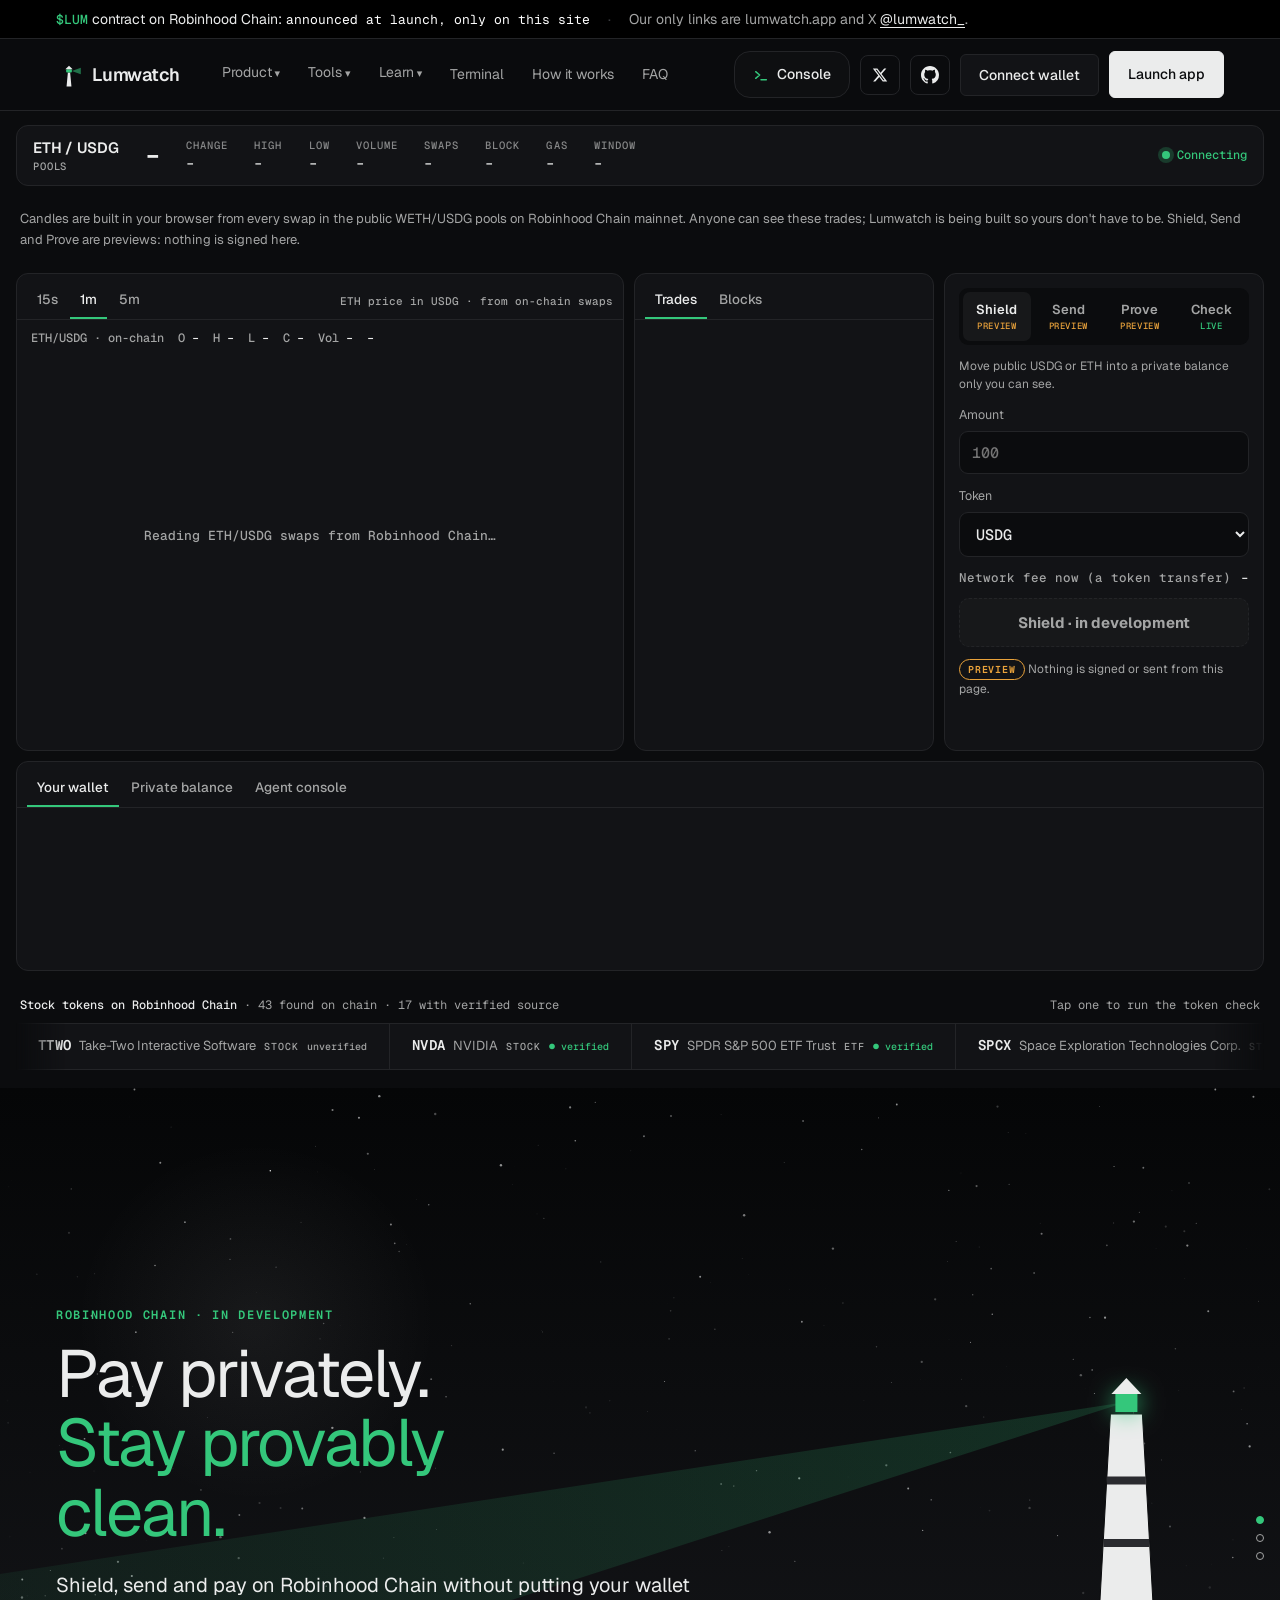
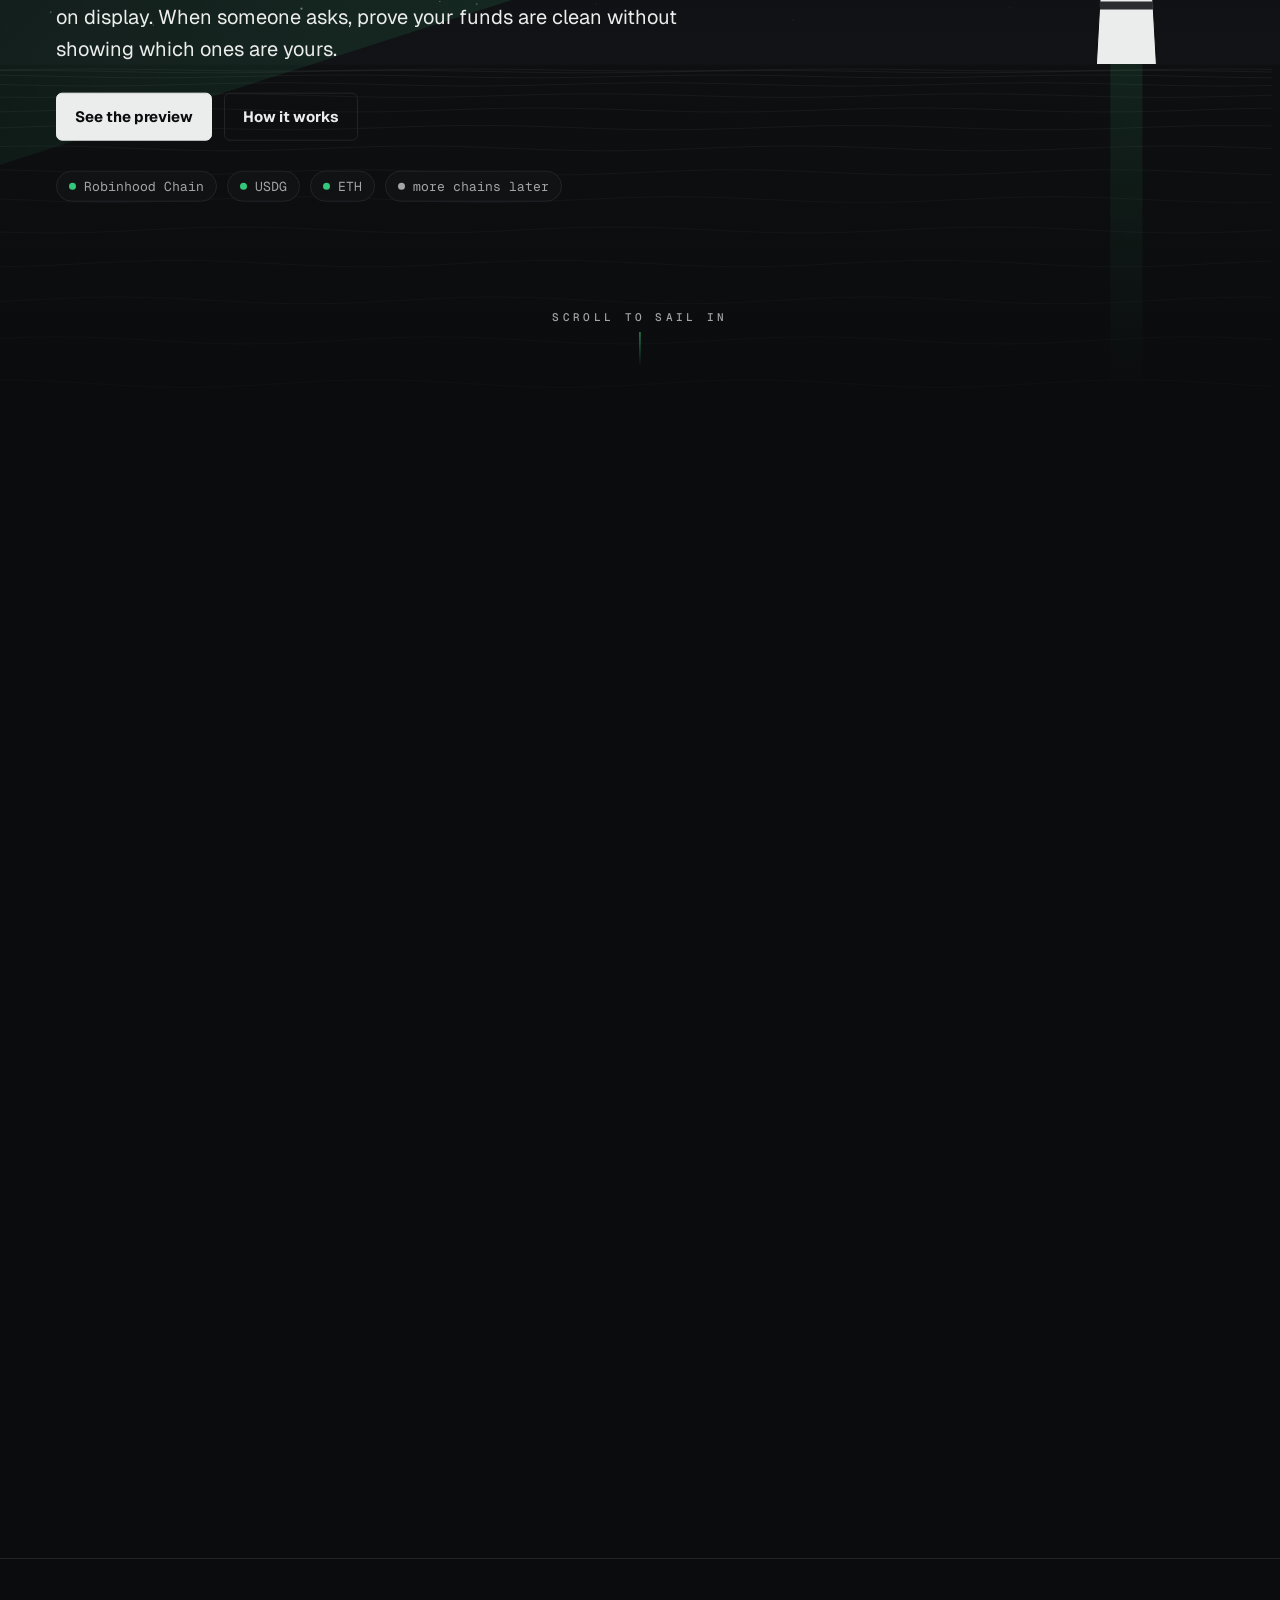
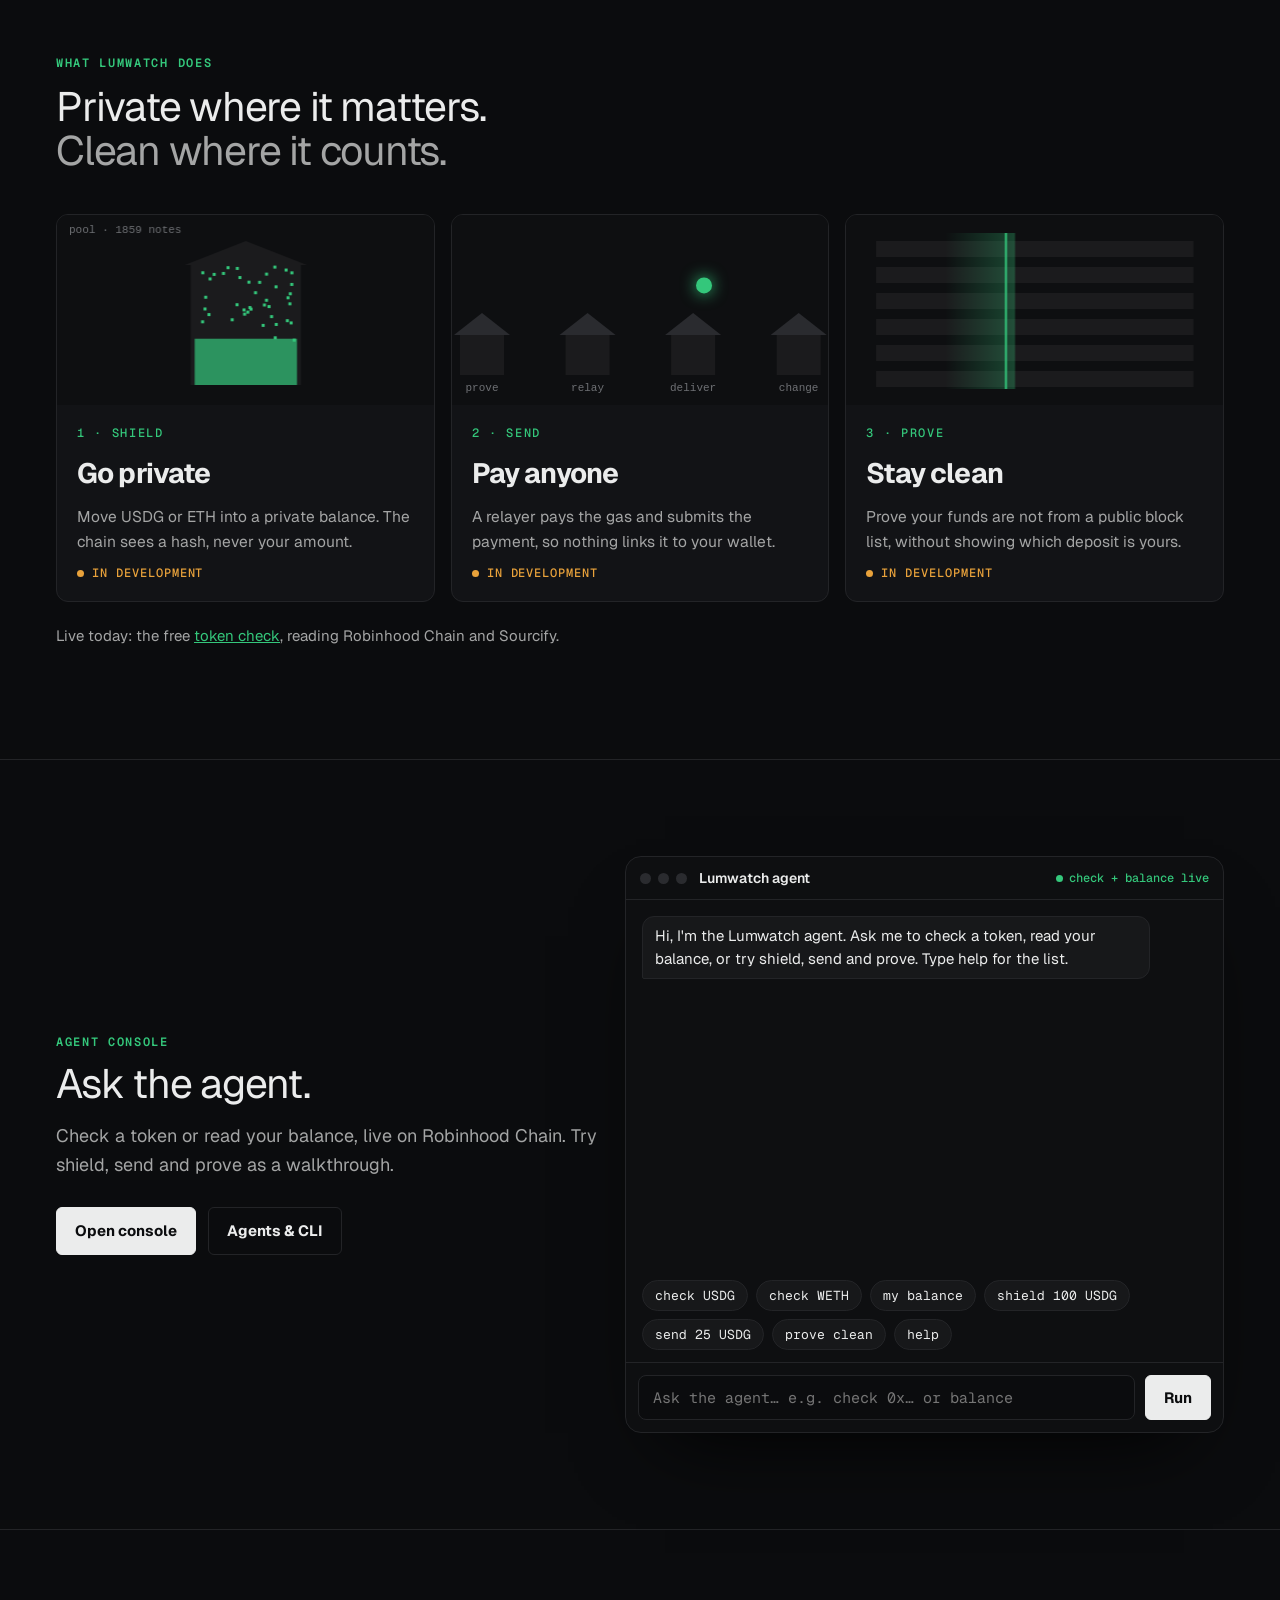
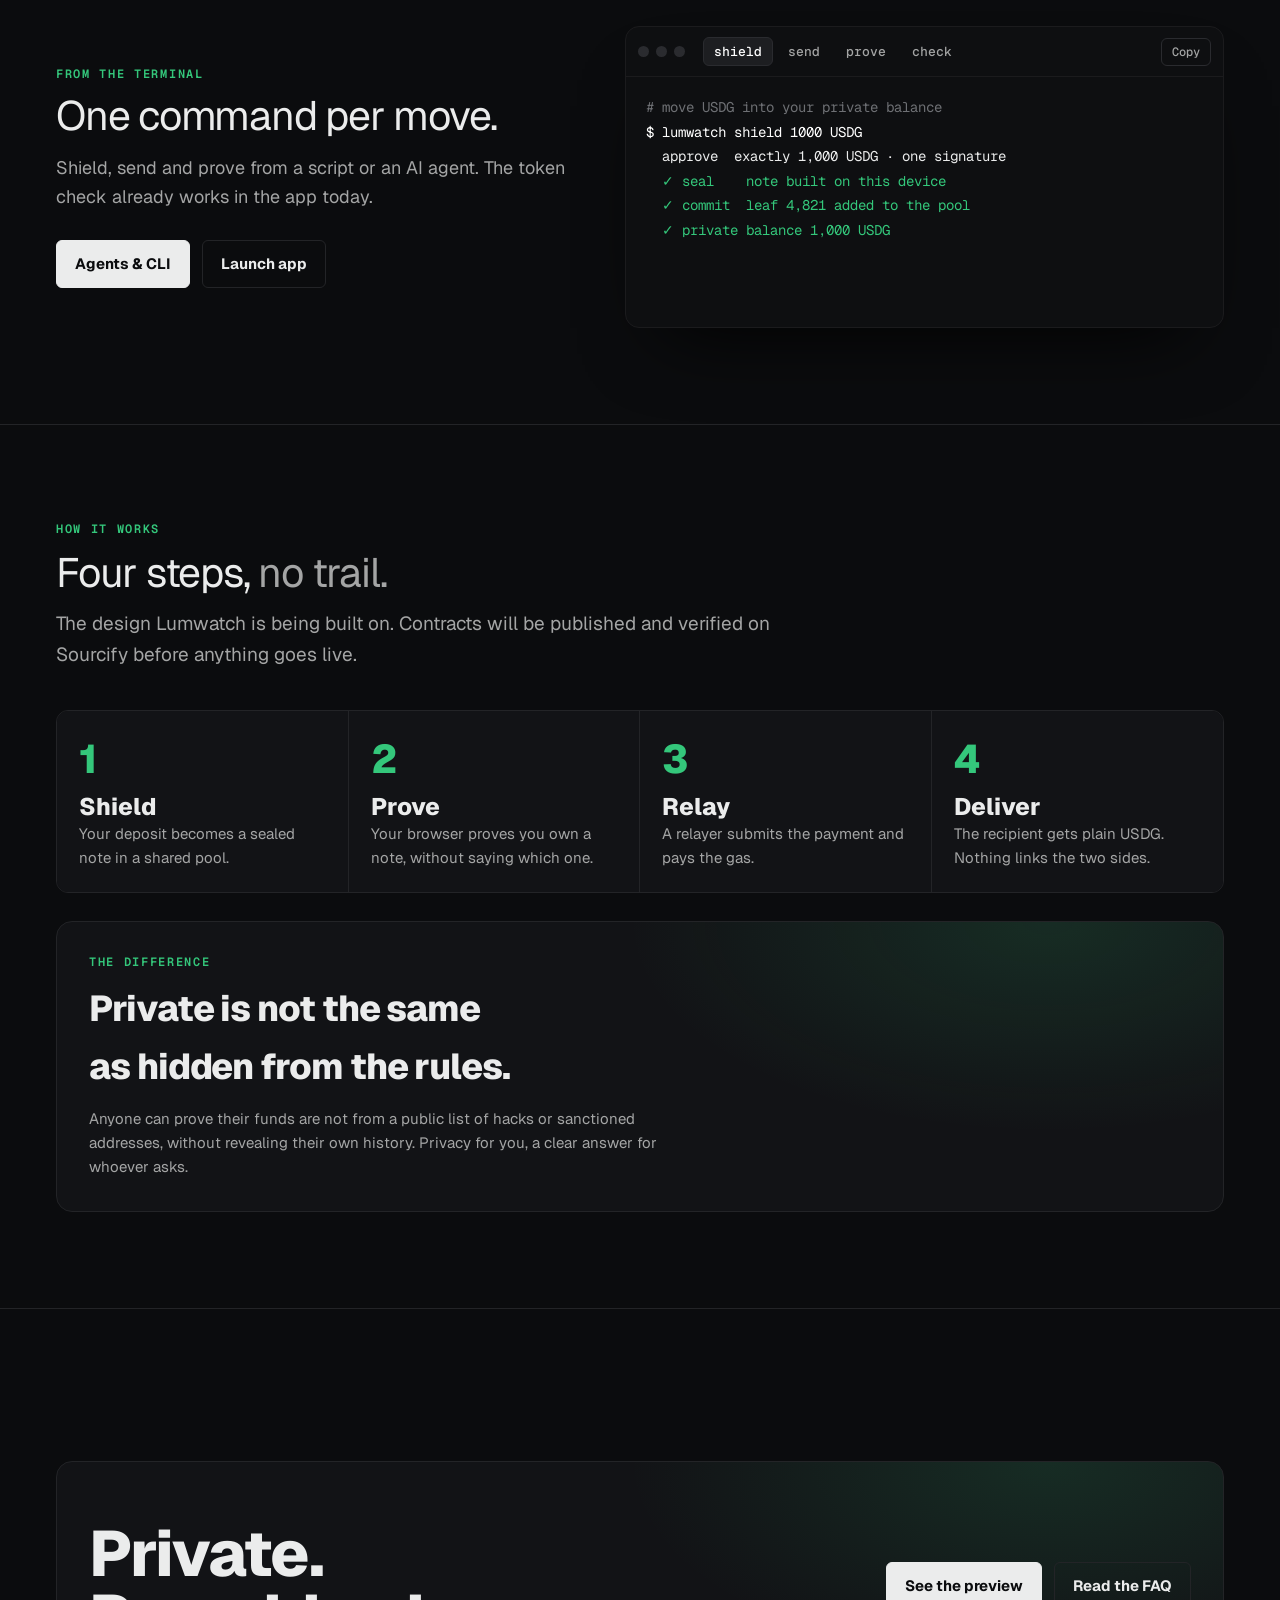
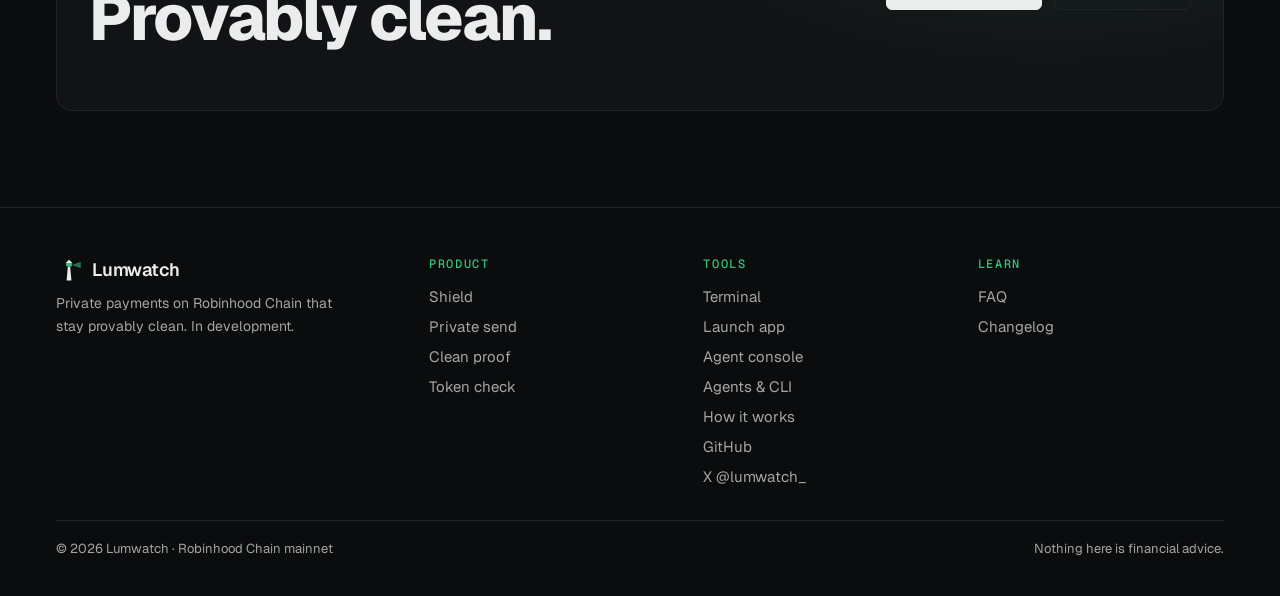
==== commit a4dd8167: "Add files via upload" ====
--- a/index.html
+++ b/index.html
@@ -126,6 +126,8 @@
     <div class="tm-pane" data-bpane="agent" hidden><div class="tm-empty"><p style="margin:0">Ask the Lumwatch agent to check a token or read your balance, in plain words.</p><a class="tm-btn" href="/console/">Open the agent console</a></div></div>
   </section>
 </div>
+<section class="st-tape" aria-label="Stock tokens on Robinhood Chain"><div class="st-head"><span><b>Stock tokens on Robinhood Chain</b> · 43 found on chain · 17 with verified source</span><span>Tap one to run the token check</span></div>
+<div class="st-mq"><div class="st-track"><a class="st-pill" href="/check/?ca=0x5e81213613b6b86eab4c6c50d718d34359459786" title="Check TTWO with the Lumwatch token check"><b>TTWO</b><span>Take-Two Interactive Software</span><i>STOCK</i><em>unverified</em></a><a class="st-pill" href="/check/?ca=0xd0601ce157db5bdc3162bbac2a2c8af5320d9eec" title="Check NVDA with the Lumwatch token check"><b>NVDA</b><span>NVIDIA</span><i>STOCK</i><em class="ok">verified</em></a><a class="st-pill" href="/check/?ca=0x117cc2133c37b721f49de2a7a74833232b3b4c0c" title="Check SPY with the Lumwatch token check"><b>SPY</b><span>SPDR S&P 500 ETF Trust</span><i>ETF</i><em class="ok">verified</em></a><a class="st-pill" href="/check/?ca=0x4a0e65a3eccec6dbe60ae065f2e7bb85fae35eea" title="Check SPCX with the Lumwatch token check"><b>SPCX</b><span>Space Exploration Technologies Corp.</span><i>STOCK</i><em class="ok">verified</em></a><a class="st-pill" href="/check/?ca=0xff080c8ce2e5feadaca0da81314ae59d232d4afd" title="Check MU with the Lumwatch token check"><b>MU</b><span>Micron Technology</span><i>STOCK</i><em class="ok">verified</em></a><a class="st-pill" href="/check/?ca=0x2e0847e8910a9732eb3fb1bb4b70a580adad4fe3" title="Check GOOGL with the Lumwatch token check"><b>GOOGL</b><span>Alphabet</span><i>STOCK</i><em class="ok">verified</em></a><a class="st-pill" href="/check/?ca=0x322f0929c4625ed5bad873c95208d54e1c003b2d" title="Check TSLA with the Lumwatch token check"><b>TSLA</b><span>Tesla</span><i>STOCK</i><em class="ok">verified</em></a><a class="st-pill" href="/check/?ca=0xc0d6457c16cc70d6790dd43521c899c87ce02f35" title="Check META with the Lumwatch token check"><b>META</b><span>Meta Platforms</span><i>STOCK</i><em class="ok">verified</em></a><a class="st-pill" href="/check/?ca=0xec262a75e413fafd0df80480274532c79d42da09" title="Check MSTR with the Lumwatch token check"><b>MSTR</b><span>Strategy Inc.</span><i>STOCK</i><em class="ok">verified</em></a><a class="st-pill" href="/check/?ca=0xd5f3879160bc7c32ebb4dc785f8a4f505888de68" title="Check QQQ with the Lumwatch token check"><b>QQQ</b><span>Invesco QQQ</span><i>ETF</i><em>unverified</em></a><a class="st-pill" href="/check/?ca=0x86923f96303d656e4aa86d9d42d1e57ad2023fdc" title="Check AMD with the Lumwatch token check"><b>AMD</b><span>AMD</span><i>STOCK</i><em>unverified</em></a><a class="st-pill" href="/check/?ca=0xc9a981fee1f9dec688bb123ccdecc63d0debfc4e" title="Check GLD with the Lumwatch token check"><b>GLD</b><span>SPDR Gold Trust</span><i>ETF</i><em class="ok">verified</em></a><a class="st-pill" href="/check/?ca=0xa30fa36db767ad9ed3f7a60fc79526fb4d56d344" title="Check USO with the Lumwatch token check"><b>USO</b><span>United States Oil Fund</span><i>ETF</i><em>unverified</em></a><a class="st-pill" href="/check/?ca=0xaf3d76f1834a1d425780943c99ea8a608f8a93f9" title="Check AAPL with the Lumwatch token check"><b>AAPL</b><span>Apple</span><i>STOCK</i><em class="ok">verified</em></a><a class="st-pill" href="/check/?ca=0x894e1ec2d74ffe5aef8dc8a9e84686accb964f2a" title="Check PLTR with the Lumwatch token check"><b>PLTR</b><span>Palantir Technologies</span><i>STOCK</i><em class="ok">verified</em></a><a class="st-pill" href="/check/?ca=0xb90a19ff0af67f7779aff50a882a9cff42446400" title="Check SNDK with the Lumwatch token check"><b>SNDK</b><span>Sandisk Corporation</span><i>STOCK</i><em>unverified</em></a><a class="st-pill" href="/check/?ca=0xc72b96e0e48ecd4dc75e1e45396e26300bc39681" title="Check INTC with the Lumwatch token check"><b>INTC</b><span>Intel</span><i>STOCK</i><em>unverified</em></a><a class="st-pill" href="/check/?ca=0x822cc93ffd030293e9842c30bbd678f530701867" title="Check BE with the Lumwatch token check"><b>BE</b><span>Bloom Energy</span><i>STOCK</i><em>unverified</em></a><a class="st-pill" href="/check/?ca=0x12f190a9f9d7d37a250758b26824b97ce941bf54" title="Check AMZN with the Lumwatch token check"><b>AMZN</b><span>Amazon</span><i>STOCK</i><em>unverified</em></a><a class="st-pill" href="/check/?ca=0x05a3d1cd21d0c88145e82600e62e7e496e0f222b" title="Check AMC with the Lumwatch token check"><b>AMC</b><span>AMC Entertainment</span><i>STOCK</i><em>unverified</em></a><a class="st-pill" href="/check/?ca=0xdf0992e440dd0be65bd8439b609d6d4366bf1cb5" title="Check CRCL with the Lumwatch token check"><b>CRCL</b><span>Circle Internet Group</span><i>STOCK</i><em class="ok">verified</em></a><a class="st-pill" href="/check/?ca=0xccee82fe024c36fa15e1005ede3e9e4787e23d09" title="Check HIMS with the Lumwatch token check"><b>HIMS</b><span>Hims & Hers Health</span><i>STOCK</i><em class="ok">verified</em></a><a class="st-pill" href="/check/?ca=0x1b0e319c6a659f002271b69db8a7df2f911c153e" title="Check GME with the Lumwatch token check"><b>GME</b><span>GameStop</span><i>STOCK</i><em class="ok">verified</em></a><a class="st-pill" href="/check/?ca=0x6330d8c3178a418788df01a47479c0ce7ccf450b" title="Check COIN with the Lumwatch token check"><b>COIN</b><span>Coinbase</span><i>STOCK</i><em>unverified</em></a><a class="st-pill" href="/check/?ca=0xad25ac6c84d497db898fa1e8387bf6af3532a1c4" title="Check BABA with the Lumwatch token check"><b>BABA</b><span>Alibaba</span><i>STOCK</i><em>unverified</em></a><a class="st-pill" href="/check/?ca=0x43b07d15ce533bec5476d70c22a78a1b2b662155" title="Check MRNA with the Lumwatch token check"><b>MRNA</b><span>Moderna</span><i>STOCK</i><em>unverified</em></a><a class="st-pill" href="/check/?ca=0x58ffe4a942d3885baa22d7520691f611ef09e7aa" title="Check TSM with the Lumwatch token check"><b>TSM</b><span>Taiwan Semiconductor Manufacturing</span><i>STOCK</i><em>unverified</em></a><a class="st-pill" href="/check/?ca=0xe93237c50d904957cf27e7b1133b510c669c2e74" title="Check MSFT with the Lumwatch token check"><b>MSFT</b><span>Microsoft</span><i>STOCK</i><em>unverified</em></a><a class="st-pill" href="/check/?ca=0x411efb0e7f985935daec3d4c3ebaea0d0ad7d89f" title="Check SLV with the Lumwatch token check"><b>SLV</b><span>iShares Silver Trust</span><i>ETF</i><em>unverified</em></a><a class="st-pill" href="/check/?ca=0x4ea005168d7f09a7a0ba9d1def21a479950e44c2" title="Check COST with the Lumwatch token check"><b>COST</b><span>Costco</span><i>STOCK</i><em>unverified</em></a><a class="st-pill" href="/check/?ca=0x84cab63bc87912e71ad199ff14a0ba45de68fef8" title="Check SKHY with the Lumwatch token check"><b>SKHY</b><span>SK hynix Inc. American Depositary Shares</span><i>STOCK</i><em>unverified</em></a><a class="st-pill" href="/check/?ca=0x05b37fb53a299a1b874a619e1c4c404d52c36f4c" title="Check RDDT with the Lumwatch token check"><b>RDDT</b><span>Reddit</span><i>STOCK</i><em>unverified</em></a><a class="st-pill" href="/check/?ca=0xf0c4bf4c582cb3836e98394b1d4e7b7281101be8" title="Check RBLX with the Lumwatch token check"><b>RBLX</b><span>Roblox</span><i>STOCK</i><em class="ok">verified</em></a><a class="st-pill" href="/check/?ca=0x5f10a1c971b69e47e059e1dc91901b59b3fb49c3" title="Check CRWV with the Lumwatch token check"><b>CRWV</b><span>CoreWeave</span><i>STOCK</i><em>unverified</em></a><a class="st-pill" href="/check/?ca=0x92fd66527192e3e61d4ddd13322aa222de86f9b5" title="Check SGOV with the Lumwatch token check"><b>SGOV</b><span>iShares 0-3 Month Treasury Bond</span><i>ETF</i><em>unverified</em></a><a class="st-pill" href="/check/?ca=0x116f00968269b7bfbad4109ce591d6e74c0601d4" title="Check NET with the Lumwatch token check"><b>NET</b><span>Cloudflare, Inc. common stock</span><i>STOCK</i><em>unverified</em></a><a class="st-pill" href="/check/?ca=0x48e39e56acdba37b09020c0b734a613c9a2f100a" title="Check BB with the Lumwatch token check"><b>BB</b><span>Blackberry</span><i>STOCK</i><em class="ok">verified</em></a><a class="st-pill" href="/check/?ca=0x8005d266423c7ea827372c9c864491e5786600ea" title="Check LLY with the Lumwatch token check"><b>LLY</b><span>Eli Lilly</span><i>STOCK</i><em class="ok">verified</em></a><a class="st-pill" href="/check/?ca=0x941ae714ec6d8130c7b75d67160ca08f1e7d11dd" title="Check DELL with the Lumwatch token check"><b>DELL</b><span>Dell</span><i>STOCK</i><em>unverified</em></a><a class="st-pill" href="/check/?ca=0x156e175dd063a8ce274c50654ef40e0032b3fbcf" title="Check AVGO with the Lumwatch token check"><b>AVGO</b><span>Broadcom</span><i>STOCK</i><em>unverified</em></a><a class="st-pill" href="/check/?ca=0x9b23573b156b52565012f5ce02cdf60afbaa70be" title="Check PENG with the Lumwatch token check"><b>PENG</b><span>Penguin Solutions</span><i>STOCK</i><em>unverified</em></a><a class="st-pill" href="/check/?ca=0x25c288e6d899b9bc30160965ad9644c67e73be0c" title="Check F with the Lumwatch token check"><b>F</b><span>Ford Motor</span><i>STOCK</i><em>unverified</em></a><a class="st-pill" href="/check/?ca=0x47f93d52cbec7c6d2cfc080e154002370a60daea" title="Check ASML with the Lumwatch token check"><b>ASML</b><span>ASML Holding NV</span><i>STOCK</i><em>unverified</em></a><a class="st-pill" aria-hidden="true" tabindex="-1" href="/check/?ca=0x5e81213613b6b86eab4c6c50d718d34359459786" title="Check TTWO with the Lumwatch token check"><b>TTWO</b><span>Take-Two Interactive Software</span><i>STOCK</i><em>unverified</em></a><a class="st-pill" aria-hidden="true" tabindex="-1" href="/check/?ca=0xd0601ce157db5bdc3162bbac2a2c8af5320d9eec" title="Check NVDA with the Lumwatch token check"><b>NVDA</b><span>NVIDIA</span><i>STOCK</i><em class="ok">verified</em></a><a class="st-pill" aria-hidden="true" tabindex="-1" href="/check/?ca=0x117cc2133c37b721f49de2a7a74833232b3b4c0c" title="Check SPY with the Lumwatch token check"><b>SPY</b><span>SPDR S&P 500 ETF Trust</span><i>ETF</i><em class="ok">verified</em></a><a class="st-pill" aria-hidden="true" tabindex="-1" href="/check/?ca=0x4a0e65a3eccec6dbe60ae065f2e7bb85fae35eea" title="Check SPCX with the Lumwatch token check"><b>SPCX</b><span>Space Exploration Technologies Corp.</span><i>STOCK</i><em class="ok">verified</em></a><a class="st-pill" aria-hidden="true" tabindex="-1" href="/check/?ca=0xff080c8ce2e5feadaca0da81314ae59d232d4afd" title="Check MU with the Lumwatch token check"><b>MU</b><span>Micron Technology</span><i>STOCK</i><em class="ok">verified</em></a><a class="st-pill" aria-hidden="true" tabindex="-1" href="/check/?ca=0x2e0847e8910a9732eb3fb1bb4b70a580adad4fe3" title="Check GOOGL with the Lumwatch token check"><b>GOOGL</b><span>Alphabet</span><i>STOCK</i><em class="ok">verified</em></a><a class="st-pill" aria-hidden="true" tabindex="-1" href="/check/?ca=0x322f0929c4625ed5bad873c95208d54e1c003b2d" title="Check TSLA with the Lumwatch token check"><b>TSLA</b><span>Tesla</span><i>STOCK</i><em class="ok">verified</em></a><a class="st-pill" aria-hidden="true" tabindex="-1" href="/check/?ca=0xc0d6457c16cc70d6790dd43521c899c87ce02f35" title="Check META with the Lumwatch token check"><b>META</b><span>Meta Platforms</span><i>STOCK</i><em class="ok">verified</em></a><a class="st-pill" aria-hidden="true" tabindex="-1" href="/check/?ca=0xec262a75e413fafd0df80480274532c79d42da09" title="Check MSTR with the Lumwatch token check"><b>MSTR</b><span>Strategy Inc.</span><i>STOCK</i><em class="ok">verified</em></a><a class="st-pill" aria-hidden="true" tabindex="-1" href="/check/?ca=0xd5f3879160bc7c32ebb4dc785f8a4f505888de68" title="Check QQQ with the Lumwatch token check"><b>QQQ</b><span>Invesco QQQ</span><i>ETF</i><em>unverified</em></a><a class="st-pill" aria-hidden="true" tabindex="-1" href="/check/?ca=0x86923f96303d656e4aa86d9d42d1e57ad2023fdc" title="Check AMD with the Lumwatch token check"><b>AMD</b><span>AMD</span><i>STOCK</i><em>unverified</em></a><a class="st-pill" aria-hidden="true" tabindex="-1" href="/check/?ca=0xc9a981fee1f9dec688bb123ccdecc63d0debfc4e" title="Check GLD with the Lumwatch token check"><b>GLD</b><span>SPDR Gold Trust</span><i>ETF</i><em class="ok">verified</em></a><a class="st-pill" aria-hidden="true" tabindex="-1" href="/check/?ca=0xa30fa36db767ad9ed3f7a60fc79526fb4d56d344" title="Check USO with the Lumwatch token check"><b>USO</b><span>United States Oil Fund</span><i>ETF</i><em>unverified</em></a><a class="st-pill" aria-hidden="true" tabindex="-1" href="/check/?ca=0xaf3d76f1834a1d425780943c99ea8a608f8a93f9" title="Check AAPL with the Lumwatch token check"><b>AAPL</b><span>Apple</span><i>STOCK</i><em class="ok">verified</em></a><a class="st-pill" aria-hidden="true" tabindex="-1" href="/check/?ca=0x894e1ec2d74ffe5aef8dc8a9e84686accb964f2a" title="Check PLTR with the Lumwatch token check"><b>PLTR</b><span>Palantir Technologies</span><i>STOCK</i><em class="ok">verified</em></a><a class="st-pill" aria-hidden="true" tabindex="-1" href="/check/?ca=0xb90a19ff0af67f7779aff50a882a9cff42446400" title="Check SNDK with the Lumwatch token check"><b>SNDK</b><span>Sandisk Corporation</span><i>STOCK</i><em>unverified</em></a><a class="st-pill" aria-hidden="true" tabindex="-1" href="/check/?ca=0xc72b96e0e48ecd4dc75e1e45396e26300bc39681" title="Check INTC with the Lumwatch token check"><b>INTC</b><span>Intel</span><i>STOCK</i><em>unverified</em></a><a class="st-pill" aria-hidden="true" tabindex="-1" href="/check/?ca=0x822cc93ffd030293e9842c30bbd678f530701867" title="Check BE with the Lumwatch token check"><b>BE</b><span>Bloom Energy</span><i>STOCK</i><em>unverified</em></a><a class="st-pill" aria-hidden="true" tabindex="-1" href="/check/?ca=0x12f190a9f9d7d37a250758b26824b97ce941bf54" title="Check AMZN with the Lumwatch token check"><b>AMZN</b><span>Amazon</span><i>STOCK</i><em>unverified</em></a><a class="st-pill" aria-hidden="true" tabindex="-1" href="/check/?ca=0x05a3d1cd21d0c88145e82600e62e7e496e0f222b" title="Check AMC with the Lumwatch token check"><b>AMC</b><span>AMC Entertainment</span><i>STOCK</i><em>unverified</em></a><a class="st-pill" aria-hidden="true" tabindex="-1" href="/check/?ca=0xdf0992e440dd0be65bd8439b609d6d4366bf1cb5" title="Check CRCL with the Lumwatch token check"><b>CRCL</b><span>Circle Internet Group</span><i>STOCK</i><em class="ok">verified</em></a><a class="st-pill" aria-hidden="true" tabindex="-1" href="/check/?ca=0xccee82fe024c36fa15e1005ede3e9e4787e23d09" title="Check HIMS with the Lumwatch token check"><b>HIMS</b><span>Hims & Hers Health</span><i>STOCK</i><em class="ok">verified</em></a><a class="st-pill" aria-hidden="true" tabindex="-1" href="/check/?ca=0x1b0e319c6a659f002271b69db8a7df2f911c153e" title="Check GME with the Lumwatch token check"><b>GME</b><span>GameStop</span><i>STOCK</i><em class="ok">verified</em></a><a class="st-pill" aria-hidden="true" tabindex="-1" href="/check/?ca=0x6330d8c3178a418788df01a47479c0ce7ccf450b" title="Check COIN with the Lumwatch token check"><b>COIN</b><span>Coinbase</span><i>STOCK</i><em>unverified</em></a><a class="st-pill" aria-hidden="true" tabindex="-1" href="/check/?ca=0xad25ac6c84d497db898fa1e8387bf6af3532a1c4" title="Check BABA with the Lumwatch token check"><b>BABA</b><span>Alibaba</span><i>STOCK</i><em>unverified</em></a><a class="st-pill" aria-hidden="true" tabindex="-1" href="/check/?ca=0x43b07d15ce533bec5476d70c22a78a1b2b662155" title="Check MRNA with the Lumwatch token check"><b>MRNA</b><span>Moderna</span><i>STOCK</i><em>unverified</em></a><a class="st-pill" aria-hidden="true" tabindex="-1" href="/check/?ca=0x58ffe4a942d3885baa22d7520691f611ef09e7aa" title="Check TSM with the Lumwatch token check"><b>TSM</b><span>Taiwan Semiconductor Manufacturing</span><i>STOCK</i><em>unverified</em></a><a class="st-pill" aria-hidden="true" tabindex="-1" href="/check/?ca=0xe93237c50d904957cf27e7b1133b510c669c2e74" title="Check MSFT with the Lumwatch token check"><b>MSFT</b><span>Microsoft</span><i>STOCK</i><em>unverified</em></a><a class="st-pill" aria-hidden="true" tabindex="-1" href="/check/?ca=0x411efb0e7f985935daec3d4c3ebaea0d0ad7d89f" title="Check SLV with the Lumwatch token check"><b>SLV</b><span>iShares Silver Trust</span><i>ETF</i><em>unverified</em></a><a class="st-pill" aria-hidden="true" tabindex="-1" href="/check/?ca=0x4ea005168d7f09a7a0ba9d1def21a479950e44c2" title="Check COST with the Lumwatch token check"><b>COST</b><span>Costco</span><i>STOCK</i><em>unverified</em></a><a class="st-pill" aria-hidden="true" tabindex="-1" href="/check/?ca=0x84cab63bc87912e71ad199ff14a0ba45de68fef8" title="Check SKHY with the Lumwatch token check"><b>SKHY</b><span>SK hynix Inc. American Depositary Shares</span><i>STOCK</i><em>unverified</em></a><a class="st-pill" aria-hidden="true" tabindex="-1" href="/check/?ca=0x05b37fb53a299a1b874a619e1c4c404d52c36f4c" title="Check RDDT with the Lumwatch token check"><b>RDDT</b><span>Reddit</span><i>STOCK</i><em>unverified</em></a><a class="st-pill" aria-hidden="true" tabindex="-1" href="/check/?ca=0xf0c4bf4c582cb3836e98394b1d4e7b7281101be8" title="Check RBLX with the Lumwatch token check"><b>RBLX</b><span>Roblox</span><i>STOCK</i><em class="ok">verified</em></a><a class="st-pill" aria-hidden="true" tabindex="-1" href="/check/?ca=0x5f10a1c971b69e47e059e1dc91901b59b3fb49c3" title="Check CRWV with the Lumwatch token check"><b>CRWV</b><span>CoreWeave</span><i>STOCK</i><em>unverified</em></a><a class="st-pill" aria-hidden="true" tabindex="-1" href="/check/?ca=0x92fd66527192e3e61d4ddd13322aa222de86f9b5" title="Check SGOV with the Lumwatch token check"><b>SGOV</b><span>iShares 0-3 Month Treasury Bond</span><i>ETF</i><em>unverified</em></a><a class="st-pill" aria-hidden="true" tabindex="-1" href="/check/?ca=0x116f00968269b7bfbad4109ce591d6e74c0601d4" title="Check NET with the Lumwatch token check"><b>NET</b><span>Cloudflare, Inc. common stock</span><i>STOCK</i><em>unverified</em></a><a class="st-pill" aria-hidden="true" tabindex="-1" href="/check/?ca=0x48e39e56acdba37b09020c0b734a613c9a2f100a" title="Check BB with the Lumwatch token check"><b>BB</b><span>Blackberry</span><i>STOCK</i><em class="ok">verified</em></a><a class="st-pill" aria-hidden="true" tabindex="-1" href="/check/?ca=0x8005d266423c7ea827372c9c864491e5786600ea" title="Check LLY with the Lumwatch token check"><b>LLY</b><span>Eli Lilly</span><i>STOCK</i><em class="ok">verified</em></a><a class="st-pill" aria-hidden="true" tabindex="-1" href="/check/?ca=0x941ae714ec6d8130c7b75d67160ca08f1e7d11dd" title="Check DELL with the Lumwatch token check"><b>DELL</b><span>Dell</span><i>STOCK</i><em>unverified</em></a><a class="st-pill" aria-hidden="true" tabindex="-1" href="/check/?ca=0x156e175dd063a8ce274c50654ef40e0032b3fbcf" title="Check AVGO with the Lumwatch token check"><b>AVGO</b><span>Broadcom</span><i>STOCK</i><em>unverified</em></a><a class="st-pill" aria-hidden="true" tabindex="-1" href="/check/?ca=0x9b23573b156b52565012f5ce02cdf60afbaa70be" title="Check PENG with the Lumwatch token check"><b>PENG</b><span>Penguin Solutions</span><i>STOCK</i><em>unverified</em></a><a class="st-pill" aria-hidden="true" tabindex="-1" href="/check/?ca=0x25c288e6d899b9bc30160965ad9644c67e73be0c" title="Check F with the Lumwatch token check"><b>F</b><span>Ford Motor</span><i>STOCK</i><em>unverified</em></a><a class="st-pill" aria-hidden="true" tabindex="-1" href="/check/?ca=0x47f93d52cbec7c6d2cfc080e154002370a60daea" title="Check ASML with the Lumwatch token check"><b>ASML</b><span>ASML Holding NV</span><i>STOCK</i><em>unverified</em></a></div></div></section>
 <div id="curtain" aria-hidden="true"><div class="c"><span class="lampdot"></span><span class="t">DIMMING THE WINDOWS</span><span class="w">LUMWATCH</span></div></div>
 <div class="voyage" id="top">
   <div class="stage">
--- a/assets/terminal.css
+++ b/assets/terminal.css
@@ -82,3 +82,21 @@
 .tm-legend { right: 84px; flex-wrap: wrap; row-gap: 2px; }
 .tm-panel, .tm-grid > * { min-width: 0; }
 @media (max-width: 760px) { .tm-legend { font-size: 11px; gap: 8px; } }
+
+/* stock token tape */
+.st-tape { max-width: 1680px; margin: 0 auto; padding: 4px 16px 18px; }
+.st-head { display: flex; justify-content: space-between; gap: 14px; flex-wrap: wrap; font: 400 12px var(--mono); color: var(--mist); padding: 0 4px 10px; }
+.st-head b { color: var(--fog); font-weight: 500; }
+.st-mq { overflow: hidden; border-top: 1px solid var(--stone); border-bottom: 1px solid var(--stone); background: var(--tide); -webkit-mask-image: linear-gradient(90deg, transparent, #000 4%, #000 96%, transparent); mask-image: linear-gradient(90deg, transparent, #000 4%, #000 96%, transparent); }
+.st-track { display: flex; width: max-content; animation: stmq 90s linear infinite; }
+.st-mq:hover .st-track { animation-play-state: paused; }
+@keyframes stmq { to { transform: translateX(-50%); } }
+.st-pill { display: inline-flex; align-items: baseline; gap: 8px; padding: 12px 22px; border-right: 1px solid var(--stone); text-decoration: none; white-space: nowrap; color: var(--fog); }
+.st-pill:hover { background: var(--deck); }
+.st-pill b { font: 600 14px var(--mono); letter-spacing: .02em; }
+.st-pill span { font-size: 13px; color: var(--mist); }
+.st-pill i { font: normal 500 10px var(--mono); letter-spacing: .1em; color: var(--mist); }
+.st-pill em { font: normal 500 10px var(--mono); color: var(--mist); }
+.st-pill em.ok { color: var(--lamp); }
+.st-pill em.ok::before { content: "● "; }
+@media (prefers-reduced-motion: reduce) { .st-track { animation: none; } }
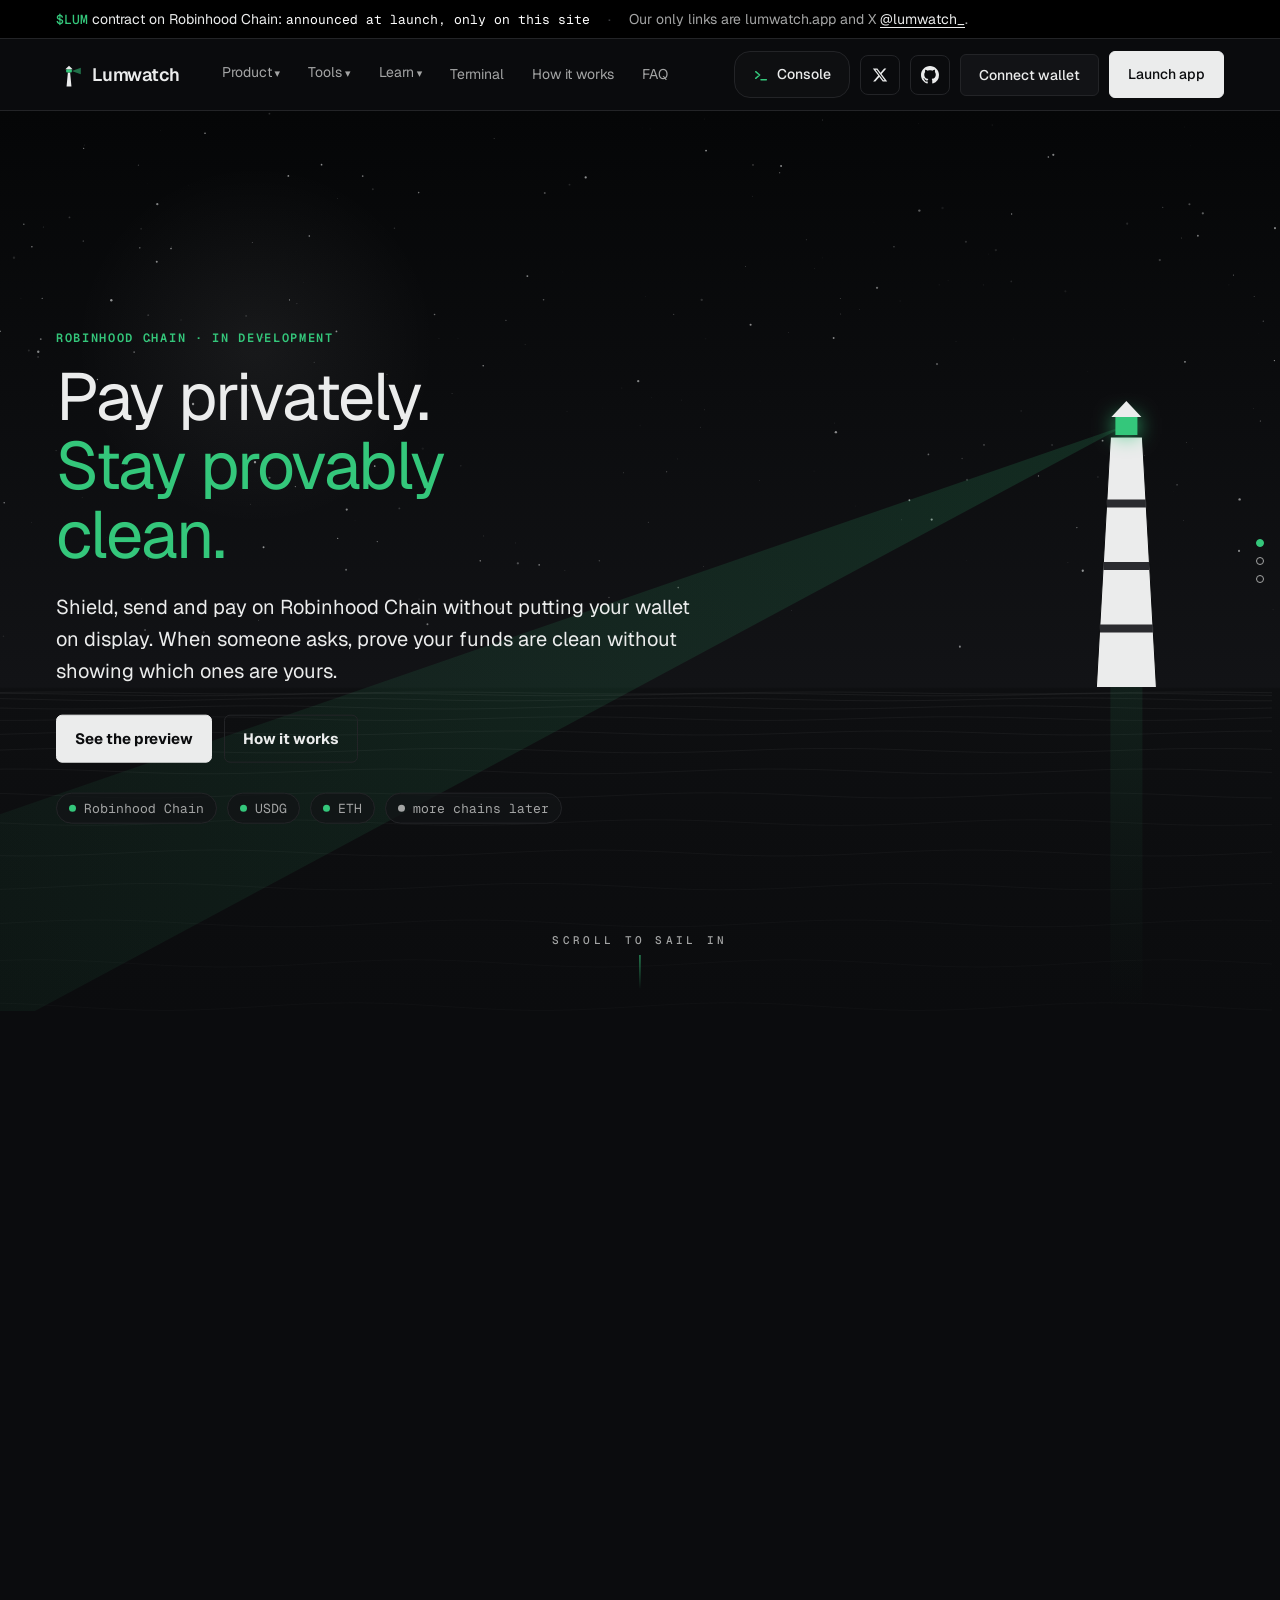
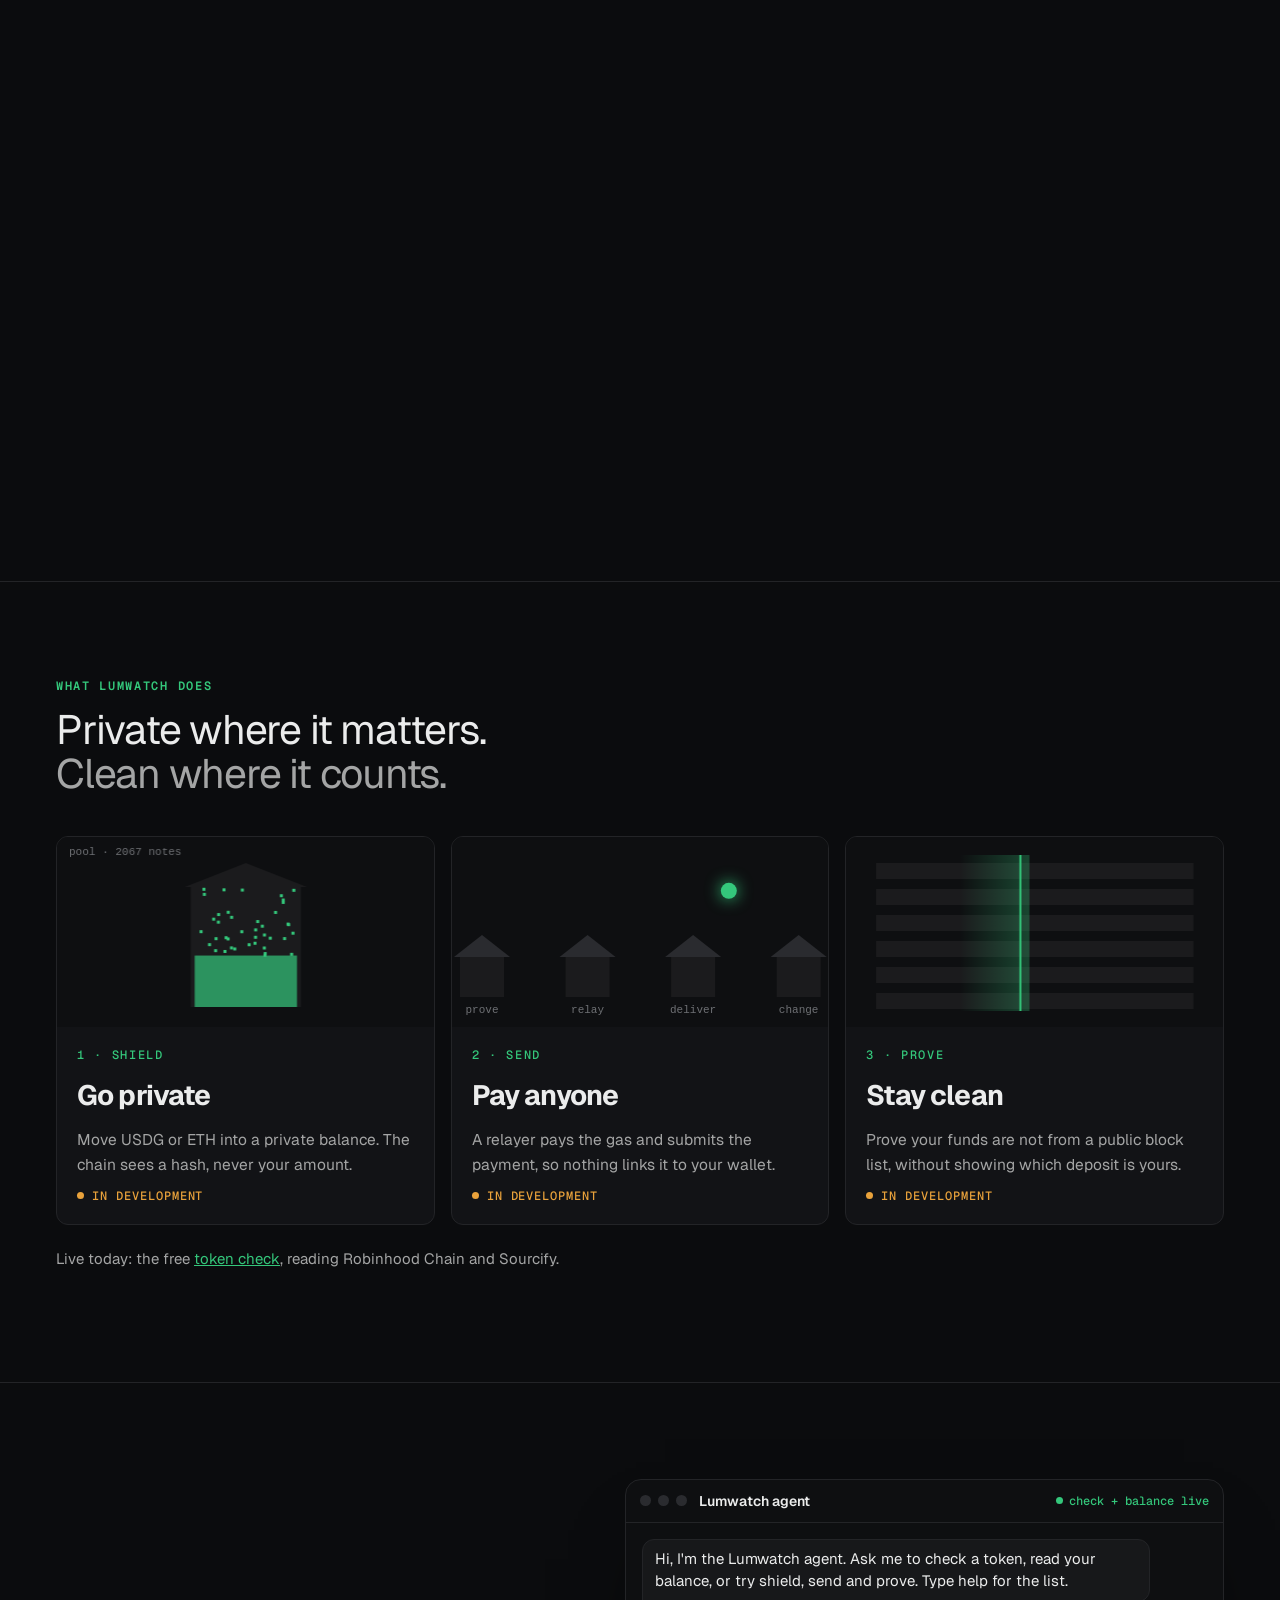
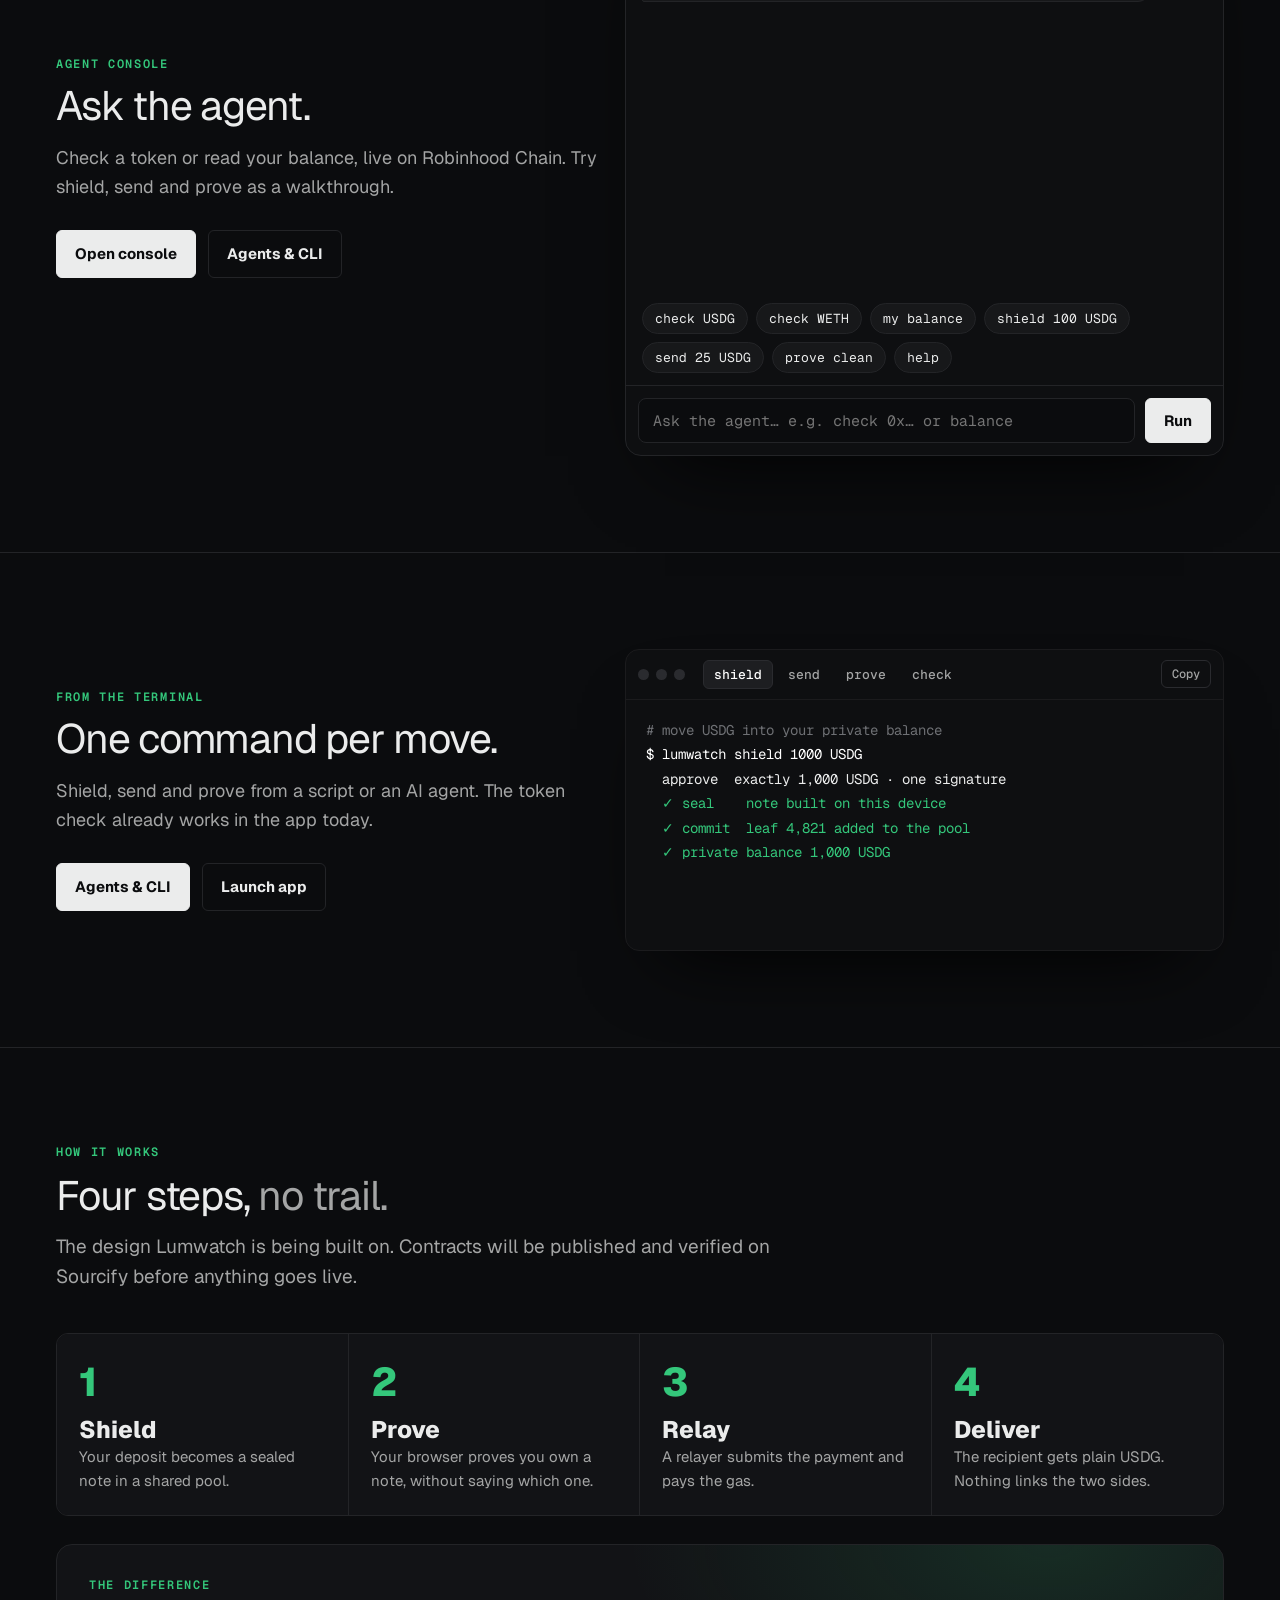
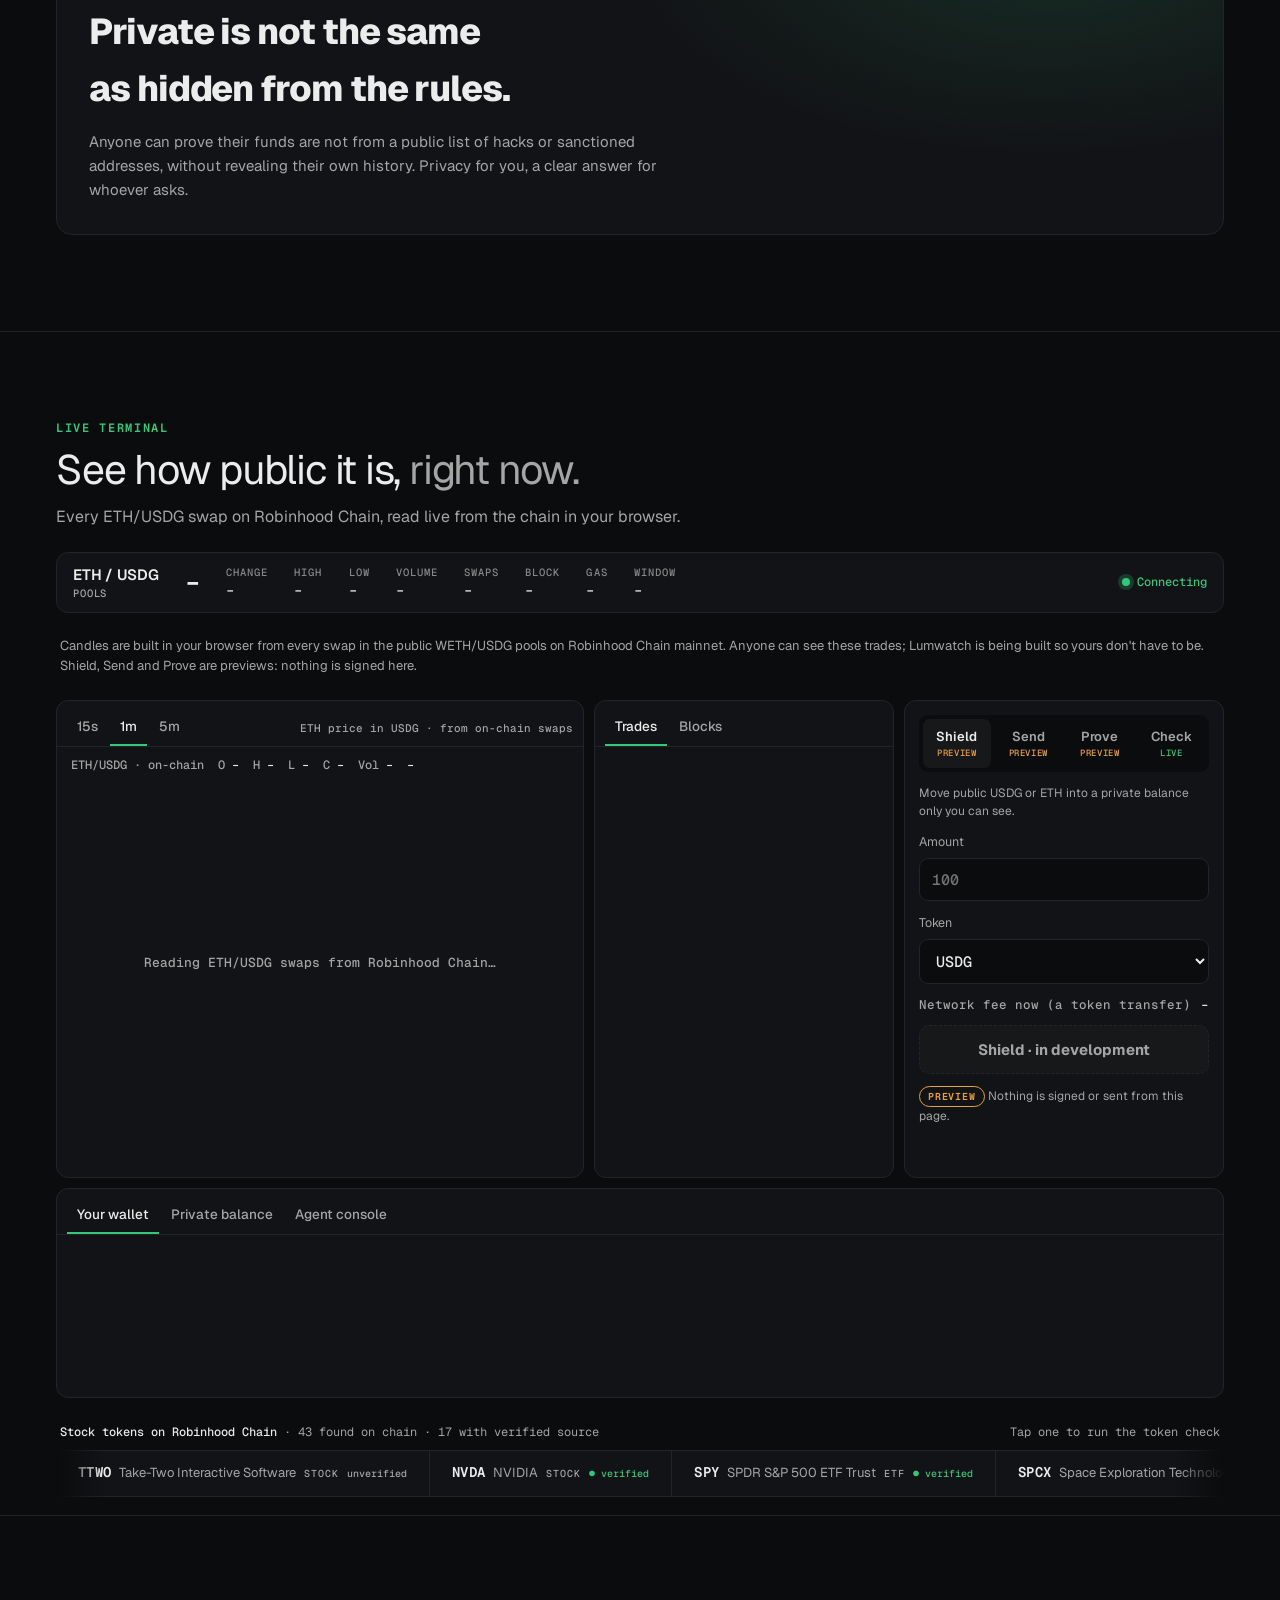
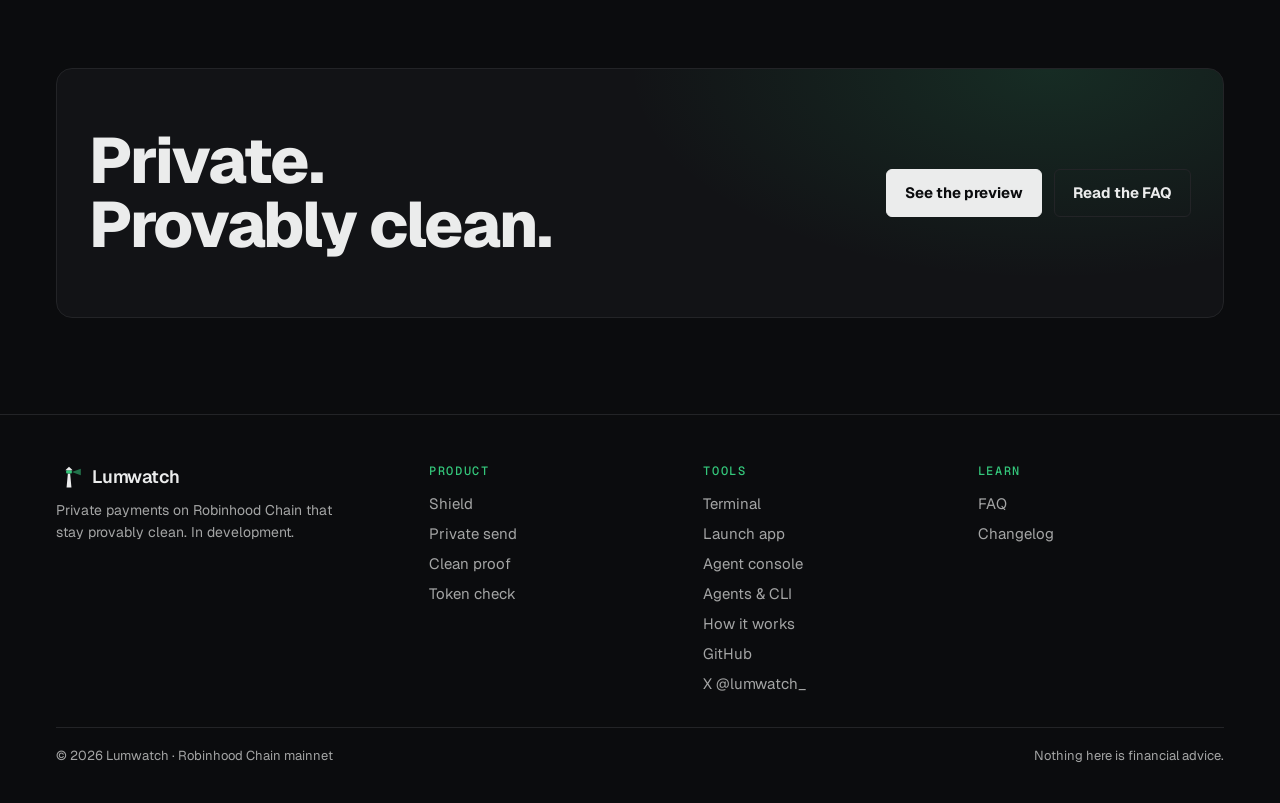
==== commit 7dc53b03: "Add files via upload" ====
--- a/index.html
+++ b/index.html
@@ -62,7 +62,54 @@
   </div>
 </div></nav>
 <main>
-<div class="tm" id="tm">
+<div id="curtain" aria-hidden="true"><div class="c"><span class="lampdot"></span><span class="t">DIMMING THE WINDOWS</span><span class="w">LUMWATCH</span></div></div>
+<div class="voyage" id="top">
+  <div class="stage">
+    <canvas id="sky" aria-hidden="true"></canvas>
+    <div class="copy"><div class="wrap" style="position:relative;width:100%;height:100%">
+      <div class="phase p1" style="top:50%;transform:translateY(-50%)">
+        <div class="label">Robinhood Chain · in development</div>
+        <h1 style="margin-top:16px">Pay privately. <span>Stay provably clean.</span></h1>
+        <p>Shield, send and pay on Robinhood Chain without putting your wallet on display. When someone asks, prove your funds are clean without showing which ones are yours.</p>
+        <div class="cta"><a class="btn primary" href="/app/">See the preview</a><a class="btn" href="/how/">How it works</a></div>
+        <div class="chains"><span class="chip">Robinhood Chain</span><span class="chip">USDG</span><span class="chip">ETH</span><span class="chip next">more chains later</span></div>
+      </div>
+      <div class="phase p2 off" style="top:50%;transform:translateY(-50%)">
+        <div class="label">The idea</div>
+        <h2 style="margin-top:14px">Your wallet is <em>a lit window.</em></h2>
+        <p>Every payment you make shows your balance, your history and everyone you pay. Lumwatch lets you choose what stays in the dark.</p>
+      </div>
+      <div class="phase p3 off" style="top:50%;transform:translateY(-50%)">
+        <div class="label">Three moves</div>
+        <h2 style="margin-top:14px">Shield. Send. <em>Prove.</em></h2>
+        <div class="quay">
+          <a href="/shield/"><i>1 · PREVIEW</i><b>Shield</b><span>Go private</span></a>
+          <a href="/send/"><i>2 · PREVIEW</i><b>Send</b><span>Pay anyone</span></a>
+          <a href="/prove/"><i>3 · PREVIEW</i><b>Prove</b><span>Stay clean</span></a>
+        </div>
+      </div>
+    </div></div>
+    <div class="depth" aria-hidden="true"><span class="on"></span><span></span><span></span></div>
+    <div class="descend" aria-hidden="true">SCROLL TO SAIL IN<i></i></div>
+  </div>
+</div>
+<section class="band"><div class="wrap"><div class="head reveal"><div class="label">What Lumwatch does</div><h2>Private where it matters. <em>Clean where it counts.</em></h2></div><div class="buildings"><a class="bld link reveal" href="/shield/"><canvas data-scene="granary" aria-hidden="true"></canvas><div class="in"><span class="num">1 · SHIELD</span><h3>Go private</h3><p>Move USDG or ETH into a private balance. The chain sees a hash, never your amount.</p><span class="st build">In development</span></div></a><a class="bld link reveal" href="/send/"><canvas data-scene="market" aria-hidden="true"></canvas><div class="in"><span class="num">2 · SEND</span><h3>Pay anyone</h3><p>A relayer pays the gas and submits the payment, so nothing links it to your wallet.</p><span class="st build">In development</span></div></a><a class="bld link reveal" href="/prove/"><canvas data-scene="light" aria-hidden="true"></canvas><div class="in"><span class="num">3 · PROVE</span><h3>Stay clean</h3><p>Prove your funds are not from a public block list, without showing which deposit is yours.</p><span class="st build">In development</span></div></a></div><p class="muted" style="margin-top:22px;font-size:15px">Live today: the free <a href="/check/">token check</a>, reading Robinhood Chain and Sourcify.</p></div></section>
+<section class="band"><div class="wrap agents"><div class="reveal"><div class="label">Agent console</div><h2 class="h2s">Ask the agent.</h2><p class="muted" style="font-size:18px;margin:16px 0 0">Check a token or read your balance, live on Robinhood Chain. Try shield, send and prove as a walkthrough.</p><div class="cta"><a class="btn primary" href="/console/">Open console</a><a class="btn" href="/agents/">Agents &amp; CLI</a></div></div><div class="reveal"><div class="console"><div class="cbar"><span class="dots"><i></i><i></i><i></i></span><b>Lumwatch agent</b><span class="stat">check + balance live</span></div>
+  <div class="clog" id="clog" aria-live="polite"></div>
+  <div class="cchips"><button type="button" data-ask="check USDG">check USDG</button><button type="button" data-ask="check WETH">check WETH</button><button type="button" data-ask="balance">my balance</button><button type="button" data-ask="shield 100 USDG">shield 100 USDG</button><button type="button" data-ask="send 25 USDG">send 25 USDG</button><button type="button" data-ask="prove my funds are clean">prove clean</button><button type="button" data-ask="help">help</button></div>
+  <form class="cform" id="cform"><label for="cin">Ask the agent</label><input id="cin" type="text" autocomplete="off" spellcheck="false" placeholder="Ask the agent… e.g. check 0x… or balance"><button class="btn primary" type="submit">Run</button></form></div></div></div></section>
+<section class="band"><div class="wrap agents"><div class="reveal"><div class="label">From the terminal</div><h2 class="h2s">One command per move.</h2><p class="muted" style="font-size:18px;margin:16px 0 0">Shield, send and prove from a script or an AI agent. The token check already works in the app today.</p><div class="cta"><a class="btn primary" href="/agents/">Agents &amp; CLI</a><a class="btn" href="/app/">Launch app</a></div></div><div class="reveal"><div class="bpterm"><div class="tbar"><span class="dots"><i></i><i></i><i></i></span><div class="ttabs" role="tablist"><button type="button" data-cmd="shield" aria-selected="false">shield</button><button type="button" data-cmd="send" aria-selected="false">send</button><button type="button" data-cmd="prove" aria-selected="false">prove</button><button type="button" data-cmd="check" aria-selected="false">check</button></div><button class="tcopy" type="button" data-copycmd>Copy</button></div><pre aria-live="polite"></pre></div></div></div></section>
+<section class="band" ><div class="wrap">
+  <div class="head reveal"><div class="label">How it works</div><h2>Four steps, <em>no trail.</em></h2><p>The design Lumwatch is being built on. Contracts will be published and verified on Sourcify before anything goes live.</p></div>
+  <div class="how reveal">
+    <div><i>1</i><b>Shield</b><span>Your deposit becomes a sealed note in a shared pool.</span></div>
+    <div><i>2</i><b>Prove</b><span>Your browser proves you own a note, without saying which one.</span></div>
+    <div><i>3</i><b>Relay</b><span>A relayer submits the payment and pays the gas.</span></div>
+    <div><i>4</i><b>Deliver</b><span>The recipient gets plain USDG. Nothing links the two sides.</span></div>
+  </div>
+  <div class="final reveal" style="margin-top:28px;padding:32px"><div style="max-width:60ch"><div class="label">The difference</div><h3 style="font-weight:800;font-size:clamp(26px,3vw,36px);margin-top:10px">Private is not the same as hidden from the rules.</h3><p class="muted" style="margin:12px 0 0">Anyone can prove their funds are not from a public list of hacks or sanctioned addresses, without revealing their own history. Privacy for you, a clear answer for whoever asks.</p></div></div>
+</div></section>
+<section class="band tm-home"><div class="wrap"><div class="label">Live terminal</div><h2 class="h2s">See how public it is, <em>right now.</em></h2><p class="muted" style="font-size:16px;margin:12px 0 0;max-width:60ch">Every ETH/USDG swap on Robinhood Chain, read live from the chain in your browser.</p></div></section><div class="tm" id="tm">
   <div class="tm-bar">
     <div class="tm-pair"><b>ETH / USDG</b><span id="tm-s-pools">pools</span></div>
     <b class="tm-big" id="tm-big">–</b>
@@ -125,56 +172,8 @@
     <div class="tm-pane" data-bpane="notes" hidden><div class="tm-empty"><p style="margin:0">Your private balance will show here once Shield ships. <span class="tm-badge pv">PREVIEW</span></p></div></div>
     <div class="tm-pane" data-bpane="agent" hidden><div class="tm-empty"><p style="margin:0">Ask the Lumwatch agent to check a token or read your balance, in plain words.</p><a class="tm-btn" href="/console/">Open the agent console</a></div></div>
   </section>
-</div>
-<section class="st-tape" aria-label="Stock tokens on Robinhood Chain"><div class="st-head"><span><b>Stock tokens on Robinhood Chain</b> · 43 found on chain · 17 with verified source</span><span>Tap one to run the token check</span></div>
+</div><section class="st-tape" aria-label="Stock tokens on Robinhood Chain"><div class="st-head"><span><b>Stock tokens on Robinhood Chain</b> · 43 found on chain · 17 with verified source</span><span>Tap one to run the token check</span></div>
 <div class="st-mq"><div class="st-track"><a class="st-pill" href="/check/?ca=0x5e81213613b6b86eab4c6c50d718d34359459786" title="Check TTWO with the Lumwatch token check"><b>TTWO</b><span>Take-Two Interactive Software</span><i>STOCK</i><em>unverified</em></a><a class="st-pill" href="/check/?ca=0xd0601ce157db5bdc3162bbac2a2c8af5320d9eec" title="Check NVDA with the Lumwatch token check"><b>NVDA</b><span>NVIDIA</span><i>STOCK</i><em class="ok">verified</em></a><a class="st-pill" href="/check/?ca=0x117cc2133c37b721f49de2a7a74833232b3b4c0c" title="Check SPY with the Lumwatch token check"><b>SPY</b><span>SPDR S&P 500 ETF Trust</span><i>ETF</i><em class="ok">verified</em></a><a class="st-pill" href="/check/?ca=0x4a0e65a3eccec6dbe60ae065f2e7bb85fae35eea" title="Check SPCX with the Lumwatch token check"><b>SPCX</b><span>Space Exploration Technologies Corp.</span><i>STOCK</i><em class="ok">verified</em></a><a class="st-pill" href="/check/?ca=0xff080c8ce2e5feadaca0da81314ae59d232d4afd" title="Check MU with the Lumwatch token check"><b>MU</b><span>Micron Technology</span><i>STOCK</i><em class="ok">verified</em></a><a class="st-pill" href="/check/?ca=0x2e0847e8910a9732eb3fb1bb4b70a580adad4fe3" title="Check GOOGL with the Lumwatch token check"><b>GOOGL</b><span>Alphabet</span><i>STOCK</i><em class="ok">verified</em></a><a class="st-pill" href="/check/?ca=0x322f0929c4625ed5bad873c95208d54e1c003b2d" title="Check TSLA with the Lumwatch token check"><b>TSLA</b><span>Tesla</span><i>STOCK</i><em class="ok">verified</em></a><a class="st-pill" href="/check/?ca=0xc0d6457c16cc70d6790dd43521c899c87ce02f35" title="Check META with the Lumwatch token check"><b>META</b><span>Meta Platforms</span><i>STOCK</i><em class="ok">verified</em></a><a class="st-pill" href="/check/?ca=0xec262a75e413fafd0df80480274532c79d42da09" title="Check MSTR with the Lumwatch token check"><b>MSTR</b><span>Strategy Inc.</span><i>STOCK</i><em class="ok">verified</em></a><a class="st-pill" href="/check/?ca=0xd5f3879160bc7c32ebb4dc785f8a4f505888de68" title="Check QQQ with the Lumwatch token check"><b>QQQ</b><span>Invesco QQQ</span><i>ETF</i><em>unverified</em></a><a class="st-pill" href="/check/?ca=0x86923f96303d656e4aa86d9d42d1e57ad2023fdc" title="Check AMD with the Lumwatch token check"><b>AMD</b><span>AMD</span><i>STOCK</i><em>unverified</em></a><a class="st-pill" href="/check/?ca=0xc9a981fee1f9dec688bb123ccdecc63d0debfc4e" title="Check GLD with the Lumwatch token check"><b>GLD</b><span>SPDR Gold Trust</span><i>ETF</i><em class="ok">verified</em></a><a class="st-pill" href="/check/?ca=0xa30fa36db767ad9ed3f7a60fc79526fb4d56d344" title="Check USO with the Lumwatch token check"><b>USO</b><span>United States Oil Fund</span><i>ETF</i><em>unverified</em></a><a class="st-pill" href="/check/?ca=0xaf3d76f1834a1d425780943c99ea8a608f8a93f9" title="Check AAPL with the Lumwatch token check"><b>AAPL</b><span>Apple</span><i>STOCK</i><em class="ok">verified</em></a><a class="st-pill" href="/check/?ca=0x894e1ec2d74ffe5aef8dc8a9e84686accb964f2a" title="Check PLTR with the Lumwatch token check"><b>PLTR</b><span>Palantir Technologies</span><i>STOCK</i><em class="ok">verified</em></a><a class="st-pill" href="/check/?ca=0xb90a19ff0af67f7779aff50a882a9cff42446400" title="Check SNDK with the Lumwatch token check"><b>SNDK</b><span>Sandisk Corporation</span><i>STOCK</i><em>unverified</em></a><a class="st-pill" href="/check/?ca=0xc72b96e0e48ecd4dc75e1e45396e26300bc39681" title="Check INTC with the Lumwatch token check"><b>INTC</b><span>Intel</span><i>STOCK</i><em>unverified</em></a><a class="st-pill" href="/check/?ca=0x822cc93ffd030293e9842c30bbd678f530701867" title="Check BE with the Lumwatch token check"><b>BE</b><span>Bloom Energy</span><i>STOCK</i><em>unverified</em></a><a class="st-pill" href="/check/?ca=0x12f190a9f9d7d37a250758b26824b97ce941bf54" title="Check AMZN with the Lumwatch token check"><b>AMZN</b><span>Amazon</span><i>STOCK</i><em>unverified</em></a><a class="st-pill" href="/check/?ca=0x05a3d1cd21d0c88145e82600e62e7e496e0f222b" title="Check AMC with the Lumwatch token check"><b>AMC</b><span>AMC Entertainment</span><i>STOCK</i><em>unverified</em></a><a class="st-pill" href="/check/?ca=0xdf0992e440dd0be65bd8439b609d6d4366bf1cb5" title="Check CRCL with the Lumwatch token check"><b>CRCL</b><span>Circle Internet Group</span><i>STOCK</i><em class="ok">verified</em></a><a class="st-pill" href="/check/?ca=0xccee82fe024c36fa15e1005ede3e9e4787e23d09" title="Check HIMS with the Lumwatch token check"><b>HIMS</b><span>Hims & Hers Health</span><i>STOCK</i><em class="ok">verified</em></a><a class="st-pill" href="/check/?ca=0x1b0e319c6a659f002271b69db8a7df2f911c153e" title="Check GME with the Lumwatch token check"><b>GME</b><span>GameStop</span><i>STOCK</i><em class="ok">verified</em></a><a class="st-pill" href="/check/?ca=0x6330d8c3178a418788df01a47479c0ce7ccf450b" title="Check COIN with the Lumwatch token check"><b>COIN</b><span>Coinbase</span><i>STOCK</i><em>unverified</em></a><a class="st-pill" href="/check/?ca=0xad25ac6c84d497db898fa1e8387bf6af3532a1c4" title="Check BABA with the Lumwatch token check"><b>BABA</b><span>Alibaba</span><i>STOCK</i><em>unverified</em></a><a class="st-pill" href="/check/?ca=0x43b07d15ce533bec5476d70c22a78a1b2b662155" title="Check MRNA with the Lumwatch token check"><b>MRNA</b><span>Moderna</span><i>STOCK</i><em>unverified</em></a><a class="st-pill" href="/check/?ca=0x58ffe4a942d3885baa22d7520691f611ef09e7aa" title="Check TSM with the Lumwatch token check"><b>TSM</b><span>Taiwan Semiconductor Manufacturing</span><i>STOCK</i><em>unverified</em></a><a class="st-pill" href="/check/?ca=0xe93237c50d904957cf27e7b1133b510c669c2e74" title="Check MSFT with the Lumwatch token check"><b>MSFT</b><span>Microsoft</span><i>STOCK</i><em>unverified</em></a><a class="st-pill" href="/check/?ca=0x411efb0e7f985935daec3d4c3ebaea0d0ad7d89f" title="Check SLV with the Lumwatch token check"><b>SLV</b><span>iShares Silver Trust</span><i>ETF</i><em>unverified</em></a><a class="st-pill" href="/check/?ca=0x4ea005168d7f09a7a0ba9d1def21a479950e44c2" title="Check COST with the Lumwatch token check"><b>COST</b><span>Costco</span><i>STOCK</i><em>unverified</em></a><a class="st-pill" href="/check/?ca=0x84cab63bc87912e71ad199ff14a0ba45de68fef8" title="Check SKHY with the Lumwatch token check"><b>SKHY</b><span>SK hynix Inc. American Depositary Shares</span><i>STOCK</i><em>unverified</em></a><a class="st-pill" href="/check/?ca=0x05b37fb53a299a1b874a619e1c4c404d52c36f4c" title="Check RDDT with the Lumwatch token check"><b>RDDT</b><span>Reddit</span><i>STOCK</i><em>unverified</em></a><a class="st-pill" href="/check/?ca=0xf0c4bf4c582cb3836e98394b1d4e7b7281101be8" title="Check RBLX with the Lumwatch token check"><b>RBLX</b><span>Roblox</span><i>STOCK</i><em class="ok">verified</em></a><a class="st-pill" href="/check/?ca=0x5f10a1c971b69e47e059e1dc91901b59b3fb49c3" title="Check CRWV with the Lumwatch token check"><b>CRWV</b><span>CoreWeave</span><i>STOCK</i><em>unverified</em></a><a class="st-pill" href="/check/?ca=0x92fd66527192e3e61d4ddd13322aa222de86f9b5" title="Check SGOV with the Lumwatch token check"><b>SGOV</b><span>iShares 0-3 Month Treasury Bond</span><i>ETF</i><em>unverified</em></a><a class="st-pill" href="/check/?ca=0x116f00968269b7bfbad4109ce591d6e74c0601d4" title="Check NET with the Lumwatch token check"><b>NET</b><span>Cloudflare, Inc. common stock</span><i>STOCK</i><em>unverified</em></a><a class="st-pill" href="/check/?ca=0x48e39e56acdba37b09020c0b734a613c9a2f100a" title="Check BB with the Lumwatch token check"><b>BB</b><span>Blackberry</span><i>STOCK</i><em class="ok">verified</em></a><a class="st-pill" href="/check/?ca=0x8005d266423c7ea827372c9c864491e5786600ea" title="Check LLY with the Lumwatch token check"><b>LLY</b><span>Eli Lilly</span><i>STOCK</i><em class="ok">verified</em></a><a class="st-pill" href="/check/?ca=0x941ae714ec6d8130c7b75d67160ca08f1e7d11dd" title="Check DELL with the Lumwatch token check"><b>DELL</b><span>Dell</span><i>STOCK</i><em>unverified</em></a><a class="st-pill" href="/check/?ca=0x156e175dd063a8ce274c50654ef40e0032b3fbcf" title="Check AVGO with the Lumwatch token check"><b>AVGO</b><span>Broadcom</span><i>STOCK</i><em>unverified</em></a><a class="st-pill" href="/check/?ca=0x9b23573b156b52565012f5ce02cdf60afbaa70be" title="Check PENG with the Lumwatch token check"><b>PENG</b><span>Penguin Solutions</span><i>STOCK</i><em>unverified</em></a><a class="st-pill" href="/check/?ca=0x25c288e6d899b9bc30160965ad9644c67e73be0c" title="Check F with the Lumwatch token check"><b>F</b><span>Ford Motor</span><i>STOCK</i><em>unverified</em></a><a class="st-pill" href="/check/?ca=0x47f93d52cbec7c6d2cfc080e154002370a60daea" title="Check ASML with the Lumwatch token check"><b>ASML</b><span>ASML Holding NV</span><i>STOCK</i><em>unverified</em></a><a class="st-pill" aria-hidden="true" tabindex="-1" href="/check/?ca=0x5e81213613b6b86eab4c6c50d718d34359459786" title="Check TTWO with the Lumwatch token check"><b>TTWO</b><span>Take-Two Interactive Software</span><i>STOCK</i><em>unverified</em></a><a class="st-pill" aria-hidden="true" tabindex="-1" href="/check/?ca=0xd0601ce157db5bdc3162bbac2a2c8af5320d9eec" title="Check NVDA with the Lumwatch token check"><b>NVDA</b><span>NVIDIA</span><i>STOCK</i><em class="ok">verified</em></a><a class="st-pill" aria-hidden="true" tabindex="-1" href="/check/?ca=0x117cc2133c37b721f49de2a7a74833232b3b4c0c" title="Check SPY with the Lumwatch token check"><b>SPY</b><span>SPDR S&P 500 ETF Trust</span><i>ETF</i><em class="ok">verified</em></a><a class="st-pill" aria-hidden="true" tabindex="-1" href="/check/?ca=0x4a0e65a3eccec6dbe60ae065f2e7bb85fae35eea" title="Check SPCX with the Lumwatch token check"><b>SPCX</b><span>Space Exploration Technologies Corp.</span><i>STOCK</i><em class="ok">verified</em></a><a class="st-pill" aria-hidden="true" tabindex="-1" href="/check/?ca=0xff080c8ce2e5feadaca0da81314ae59d232d4afd" title="Check MU with the Lumwatch token check"><b>MU</b><span>Micron Technology</span><i>STOCK</i><em class="ok">verified</em></a><a class="st-pill" aria-hidden="true" tabindex="-1" href="/check/?ca=0x2e0847e8910a9732eb3fb1bb4b70a580adad4fe3" title="Check GOOGL with the Lumwatch token check"><b>GOOGL</b><span>Alphabet</span><i>STOCK</i><em class="ok">verified</em></a><a class="st-pill" aria-hidden="true" tabindex="-1" href="/check/?ca=0x322f0929c4625ed5bad873c95208d54e1c003b2d" title="Check TSLA with the Lumwatch token check"><b>TSLA</b><span>Tesla</span><i>STOCK</i><em class="ok">verified</em></a><a class="st-pill" aria-hidden="true" tabindex="-1" href="/check/?ca=0xc0d6457c16cc70d6790dd43521c899c87ce02f35" title="Check META with the Lumwatch token check"><b>META</b><span>Meta Platforms</span><i>STOCK</i><em class="ok">verified</em></a><a class="st-pill" aria-hidden="true" tabindex="-1" href="/check/?ca=0xec262a75e413fafd0df80480274532c79d42da09" title="Check MSTR with the Lumwatch token check"><b>MSTR</b><span>Strategy Inc.</span><i>STOCK</i><em class="ok">verified</em></a><a class="st-pill" aria-hidden="true" tabindex="-1" href="/check/?ca=0xd5f3879160bc7c32ebb4dc785f8a4f505888de68" title="Check QQQ with the Lumwatch token check"><b>QQQ</b><span>Invesco QQQ</span><i>ETF</i><em>unverified</em></a><a class="st-pill" aria-hidden="true" tabindex="-1" href="/check/?ca=0x86923f96303d656e4aa86d9d42d1e57ad2023fdc" title="Check AMD with the Lumwatch token check"><b>AMD</b><span>AMD</span><i>STOCK</i><em>unverified</em></a><a class="st-pill" aria-hidden="true" tabindex="-1" href="/check/?ca=0xc9a981fee1f9dec688bb123ccdecc63d0debfc4e" title="Check GLD with the Lumwatch token check"><b>GLD</b><span>SPDR Gold Trust</span><i>ETF</i><em class="ok">verified</em></a><a class="st-pill" aria-hidden="true" tabindex="-1" href="/check/?ca=0xa30fa36db767ad9ed3f7a60fc79526fb4d56d344" title="Check USO with the Lumwatch token check"><b>USO</b><span>United States Oil Fund</span><i>ETF</i><em>unverified</em></a><a class="st-pill" aria-hidden="true" tabindex="-1" href="/check/?ca=0xaf3d76f1834a1d425780943c99ea8a608f8a93f9" title="Check AAPL with the Lumwatch token check"><b>AAPL</b><span>Apple</span><i>STOCK</i><em class="ok">verified</em></a><a class="st-pill" aria-hidden="true" tabindex="-1" href="/check/?ca=0x894e1ec2d74ffe5aef8dc8a9e84686accb964f2a" title="Check PLTR with the Lumwatch token check"><b>PLTR</b><span>Palantir Technologies</span><i>STOCK</i><em class="ok">verified</em></a><a class="st-pill" aria-hidden="true" tabindex="-1" href="/check/?ca=0xb90a19ff0af67f7779aff50a882a9cff42446400" title="Check SNDK with the Lumwatch token check"><b>SNDK</b><span>Sandisk Corporation</span><i>STOCK</i><em>unverified</em></a><a class="st-pill" aria-hidden="true" tabindex="-1" href="/check/?ca=0xc72b96e0e48ecd4dc75e1e45396e26300bc39681" title="Check INTC with the Lumwatch token check"><b>INTC</b><span>Intel</span><i>STOCK</i><em>unverified</em></a><a class="st-pill" aria-hidden="true" tabindex="-1" href="/check/?ca=0x822cc93ffd030293e9842c30bbd678f530701867" title="Check BE with the Lumwatch token check"><b>BE</b><span>Bloom Energy</span><i>STOCK</i><em>unverified</em></a><a class="st-pill" aria-hidden="true" tabindex="-1" href="/check/?ca=0x12f190a9f9d7d37a250758b26824b97ce941bf54" title="Check AMZN with the Lumwatch token check"><b>AMZN</b><span>Amazon</span><i>STOCK</i><em>unverified</em></a><a class="st-pill" aria-hidden="true" tabindex="-1" href="/check/?ca=0x05a3d1cd21d0c88145e82600e62e7e496e0f222b" title="Check AMC with the Lumwatch token check"><b>AMC</b><span>AMC Entertainment</span><i>STOCK</i><em>unverified</em></a><a class="st-pill" aria-hidden="true" tabindex="-1" href="/check/?ca=0xdf0992e440dd0be65bd8439b609d6d4366bf1cb5" title="Check CRCL with the Lumwatch token check"><b>CRCL</b><span>Circle Internet Group</span><i>STOCK</i><em class="ok">verified</em></a><a class="st-pill" aria-hidden="true" tabindex="-1" href="/check/?ca=0xccee82fe024c36fa15e1005ede3e9e4787e23d09" title="Check HIMS with the Lumwatch token check"><b>HIMS</b><span>Hims & Hers Health</span><i>STOCK</i><em class="ok">verified</em></a><a class="st-pill" aria-hidden="true" tabindex="-1" href="/check/?ca=0x1b0e319c6a659f002271b69db8a7df2f911c153e" title="Check GME with the Lumwatch token check"><b>GME</b><span>GameStop</span><i>STOCK</i><em class="ok">verified</em></a><a class="st-pill" aria-hidden="true" tabindex="-1" href="/check/?ca=0x6330d8c3178a418788df01a47479c0ce7ccf450b" title="Check COIN with the Lumwatch token check"><b>COIN</b><span>Coinbase</span><i>STOCK</i><em>unverified</em></a><a class="st-pill" aria-hidden="true" tabindex="-1" href="/check/?ca=0xad25ac6c84d497db898fa1e8387bf6af3532a1c4" title="Check BABA with the Lumwatch token check"><b>BABA</b><span>Alibaba</span><i>STOCK</i><em>unverified</em></a><a class="st-pill" aria-hidden="true" tabindex="-1" href="/check/?ca=0x43b07d15ce533bec5476d70c22a78a1b2b662155" title="Check MRNA with the Lumwatch token check"><b>MRNA</b><span>Moderna</span><i>STOCK</i><em>unverified</em></a><a class="st-pill" aria-hidden="true" tabindex="-1" href="/check/?ca=0x58ffe4a942d3885baa22d7520691f611ef09e7aa" title="Check TSM with the Lumwatch token check"><b>TSM</b><span>Taiwan Semiconductor Manufacturing</span><i>STOCK</i><em>unverified</em></a><a class="st-pill" aria-hidden="true" tabindex="-1" href="/check/?ca=0xe93237c50d904957cf27e7b1133b510c669c2e74" title="Check MSFT with the Lumwatch token check"><b>MSFT</b><span>Microsoft</span><i>STOCK</i><em>unverified</em></a><a class="st-pill" aria-hidden="true" tabindex="-1" href="/check/?ca=0x411efb0e7f985935daec3d4c3ebaea0d0ad7d89f" title="Check SLV with the Lumwatch token check"><b>SLV</b><span>iShares Silver Trust</span><i>ETF</i><em>unverified</em></a><a class="st-pill" aria-hidden="true" tabindex="-1" href="/check/?ca=0x4ea005168d7f09a7a0ba9d1def21a479950e44c2" title="Check COST with the Lumwatch token check"><b>COST</b><span>Costco</span><i>STOCK</i><em>unverified</em></a><a class="st-pill" aria-hidden="true" tabindex="-1" href="/check/?ca=0x84cab63bc87912e71ad199ff14a0ba45de68fef8" title="Check SKHY with the Lumwatch token check"><b>SKHY</b><span>SK hynix Inc. American Depositary Shares</span><i>STOCK</i><em>unverified</em></a><a class="st-pill" aria-hidden="true" tabindex="-1" href="/check/?ca=0x05b37fb53a299a1b874a619e1c4c404d52c36f4c" title="Check RDDT with the Lumwatch token check"><b>RDDT</b><span>Reddit</span><i>STOCK</i><em>unverified</em></a><a class="st-pill" aria-hidden="true" tabindex="-1" href="/check/?ca=0xf0c4bf4c582cb3836e98394b1d4e7b7281101be8" title="Check RBLX with the Lumwatch token check"><b>RBLX</b><span>Roblox</span><i>STOCK</i><em class="ok">verified</em></a><a class="st-pill" aria-hidden="true" tabindex="-1" href="/check/?ca=0x5f10a1c971b69e47e059e1dc91901b59b3fb49c3" title="Check CRWV with the Lumwatch token check"><b>CRWV</b><span>CoreWeave</span><i>STOCK</i><em>unverified</em></a><a class="st-pill" aria-hidden="true" tabindex="-1" href="/check/?ca=0x92fd66527192e3e61d4ddd13322aa222de86f9b5" title="Check SGOV with the Lumwatch token check"><b>SGOV</b><span>iShares 0-3 Month Treasury Bond</span><i>ETF</i><em>unverified</em></a><a class="st-pill" aria-hidden="true" tabindex="-1" href="/check/?ca=0x116f00968269b7bfbad4109ce591d6e74c0601d4" title="Check NET with the Lumwatch token check"><b>NET</b><span>Cloudflare, Inc. common stock</span><i>STOCK</i><em>unverified</em></a><a class="st-pill" aria-hidden="true" tabindex="-1" href="/check/?ca=0x48e39e56acdba37b09020c0b734a613c9a2f100a" title="Check BB with the Lumwatch token check"><b>BB</b><span>Blackberry</span><i>STOCK</i><em class="ok">verified</em></a><a class="st-pill" aria-hidden="true" tabindex="-1" href="/check/?ca=0x8005d266423c7ea827372c9c864491e5786600ea" title="Check LLY with the Lumwatch token check"><b>LLY</b><span>Eli Lilly</span><i>STOCK</i><em class="ok">verified</em></a><a class="st-pill" aria-hidden="true" tabindex="-1" href="/check/?ca=0x941ae714ec6d8130c7b75d67160ca08f1e7d11dd" title="Check DELL with the Lumwatch token check"><b>DELL</b><span>Dell</span><i>STOCK</i><em>unverified</em></a><a class="st-pill" aria-hidden="true" tabindex="-1" href="/check/?ca=0x156e175dd063a8ce274c50654ef40e0032b3fbcf" title="Check AVGO with the Lumwatch token check"><b>AVGO</b><span>Broadcom</span><i>STOCK</i><em>unverified</em></a><a class="st-pill" aria-hidden="true" tabindex="-1" href="/check/?ca=0x9b23573b156b52565012f5ce02cdf60afbaa70be" title="Check PENG with the Lumwatch token check"><b>PENG</b><span>Penguin Solutions</span><i>STOCK</i><em>unverified</em></a><a class="st-pill" aria-hidden="true" tabindex="-1" href="/check/?ca=0x25c288e6d899b9bc30160965ad9644c67e73be0c" title="Check F with the Lumwatch token check"><b>F</b><span>Ford Motor</span><i>STOCK</i><em>unverified</em></a><a class="st-pill" aria-hidden="true" tabindex="-1" href="/check/?ca=0x47f93d52cbec7c6d2cfc080e154002370a60daea" title="Check ASML with the Lumwatch token check"><b>ASML</b><span>ASML Holding NV</span><i>STOCK</i><em>unverified</em></a></div></div></section>
-<div id="curtain" aria-hidden="true"><div class="c"><span class="lampdot"></span><span class="t">DIMMING THE WINDOWS</span><span class="w">LUMWATCH</span></div></div>
-<div class="voyage" id="top">
-  <div class="stage">
-    <canvas id="sky" aria-hidden="true"></canvas>
-    <div class="copy"><div class="wrap" style="position:relative;width:100%;height:100%">
-      <div class="phase p1" style="top:50%;transform:translateY(-50%)">
-        <div class="label">Robinhood Chain · in development</div>
-        <h1 style="margin-top:16px">Pay privately. <span>Stay provably clean.</span></h1>
-        <p>Shield, send and pay on Robinhood Chain without putting your wallet on display. When someone asks, prove your funds are clean without showing which ones are yours.</p>
-        <div class="cta"><a class="btn primary" href="/app/">See the preview</a><a class="btn" href="/how/">How it works</a></div>
-        <div class="chains"><span class="chip">Robinhood Chain</span><span class="chip">USDG</span><span class="chip">ETH</span><span class="chip next">more chains later</span></div>
-      </div>
-      <div class="phase p2 off" style="top:50%;transform:translateY(-50%)">
-        <div class="label">The idea</div>
-        <h2 style="margin-top:14px">Your wallet is <em>a lit window.</em></h2>
-        <p>Every payment you make shows your balance, your history and everyone you pay. Lumwatch lets you choose what stays in the dark.</p>
-      </div>
-      <div class="phase p3 off" style="top:50%;transform:translateY(-50%)">
-        <div class="label">Three moves</div>
-        <h2 style="margin-top:14px">Shield. Send. <em>Prove.</em></h2>
-        <div class="quay">
-          <a href="/shield/"><i>1 · PREVIEW</i><b>Shield</b><span>Go private</span></a>
-          <a href="/send/"><i>2 · PREVIEW</i><b>Send</b><span>Pay anyone</span></a>
-          <a href="/prove/"><i>3 · PREVIEW</i><b>Prove</b><span>Stay clean</span></a>
-        </div>
-      </div>
-    </div></div>
-    <div class="depth" aria-hidden="true"><span class="on"></span><span></span><span></span></div>
-    <div class="descend" aria-hidden="true">SCROLL TO SAIL IN<i></i></div>
-  </div>
-</div>
-<section class="band"><div class="wrap"><div class="head reveal"><div class="label">What Lumwatch does</div><h2>Private where it matters. <em>Clean where it counts.</em></h2></div><div class="buildings"><a class="bld link reveal" href="/shield/"><canvas data-scene="granary" aria-hidden="true"></canvas><div class="in"><span class="num">1 · SHIELD</span><h3>Go private</h3><p>Move USDG or ETH into a private balance. The chain sees a hash, never your amount.</p><span class="st build">In development</span></div></a><a class="bld link reveal" href="/send/"><canvas data-scene="market" aria-hidden="true"></canvas><div class="in"><span class="num">2 · SEND</span><h3>Pay anyone</h3><p>A relayer pays the gas and submits the payment, so nothing links it to your wallet.</p><span class="st build">In development</span></div></a><a class="bld link reveal" href="/prove/"><canvas data-scene="light" aria-hidden="true"></canvas><div class="in"><span class="num">3 · PROVE</span><h3>Stay clean</h3><p>Prove your funds are not from a public block list, without showing which deposit is yours.</p><span class="st build">In development</span></div></a></div><p class="muted" style="margin-top:22px;font-size:15px">Live today: the free <a href="/check/">token check</a>, reading Robinhood Chain and Sourcify.</p></div></section>
-<section class="band"><div class="wrap agents"><div class="reveal"><div class="label">Agent console</div><h2 class="h2s">Ask the agent.</h2><p class="muted" style="font-size:18px;margin:16px 0 0">Check a token or read your balance, live on Robinhood Chain. Try shield, send and prove as a walkthrough.</p><div class="cta"><a class="btn primary" href="/console/">Open console</a><a class="btn" href="/agents/">Agents &amp; CLI</a></div></div><div class="reveal"><div class="console"><div class="cbar"><span class="dots"><i></i><i></i><i></i></span><b>Lumwatch agent</b><span class="stat">check + balance live</span></div>
-  <div class="clog" id="clog" aria-live="polite"></div>
-  <div class="cchips"><button type="button" data-ask="check USDG">check USDG</button><button type="button" data-ask="check WETH">check WETH</button><button type="button" data-ask="balance">my balance</button><button type="button" data-ask="shield 100 USDG">shield 100 USDG</button><button type="button" data-ask="send 25 USDG">send 25 USDG</button><button type="button" data-ask="prove my funds are clean">prove clean</button><button type="button" data-ask="help">help</button></div>
-  <form class="cform" id="cform"><label for="cin">Ask the agent</label><input id="cin" type="text" autocomplete="off" spellcheck="false" placeholder="Ask the agent… e.g. check 0x… or balance"><button class="btn primary" type="submit">Run</button></form></div></div></div></section>
-<section class="band"><div class="wrap agents"><div class="reveal"><div class="label">From the terminal</div><h2 class="h2s">One command per move.</h2><p class="muted" style="font-size:18px;margin:16px 0 0">Shield, send and prove from a script or an AI agent. The token check already works in the app today.</p><div class="cta"><a class="btn primary" href="/agents/">Agents &amp; CLI</a><a class="btn" href="/app/">Launch app</a></div></div><div class="reveal"><div class="bpterm"><div class="tbar"><span class="dots"><i></i><i></i><i></i></span><div class="ttabs" role="tablist"><button type="button" data-cmd="shield" aria-selected="false">shield</button><button type="button" data-cmd="send" aria-selected="false">send</button><button type="button" data-cmd="prove" aria-selected="false">prove</button><button type="button" data-cmd="check" aria-selected="false">check</button></div><button class="tcopy" type="button" data-copycmd>Copy</button></div><pre aria-live="polite"></pre></div></div></div></section>
-<section class="band" ><div class="wrap">
-  <div class="head reveal"><div class="label">How it works</div><h2>Four steps, <em>no trail.</em></h2><p>The design Lumwatch is being built on. Contracts will be published and verified on Sourcify before anything goes live.</p></div>
-  <div class="how reveal">
-    <div><i>1</i><b>Shield</b><span>Your deposit becomes a sealed note in a shared pool.</span></div>
-    <div><i>2</i><b>Prove</b><span>Your browser proves you own a note, without saying which one.</span></div>
-    <div><i>3</i><b>Relay</b><span>A relayer submits the payment and pays the gas.</span></div>
-    <div><i>4</i><b>Deliver</b><span>The recipient gets plain USDG. Nothing links the two sides.</span></div>
-  </div>
-  <div class="final reveal" style="margin-top:28px;padding:32px"><div style="max-width:60ch"><div class="label">The difference</div><h3 style="font-weight:800;font-size:clamp(26px,3vw,36px);margin-top:10px">Private is not the same as hidden from the rules.</h3><p class="muted" style="margin:12px 0 0">Anyone can prove their funds are not from a public list of hacks or sanctioned addresses, without revealing their own history. Privacy for you, a clear answer for whoever asks.</p></div></div>
-</div></section>
 <section class="band"><div class="wrap"><div class="final reveal" style="margin-top:56px"><h2>Private. Provably clean.</h2><div class="cta" style="margin:0"><a class="btn primary" href="/app/">See the preview</a><a class="btn" href="/faq/">Read the FAQ</a></div></div>
 </div></section>
 </main>
--- a/assets/terminal.css
+++ b/assets/terminal.css
@@ -100,3 +100,12 @@
 .st-pill em.ok { color: var(--lamp); }
 .st-pill em.ok::before { content: "● "; }
 @media (prefers-reduced-motion: reduce) { .st-track { animation: none; } }
+.tm-home { padding-bottom: 0 !important; }
+.tm-home + .tm { padding-top: 18px; }
+section.band.tm-home { padding: 96px 0 0 !important; }
+.tm-home + .tm, .tm-home + .tm + .st-tape { max-width: 1200px; }
+.tm-home + .tm { padding-top: 22px; }
+@media (max-width: 760px) { section.band.tm-home { padding-top: 64px !important; } }
+section.band.tm-home > .wrap { padding-block: 0 !important; }
+section.band.tm-home { padding: 88px 0 0 !important; }
+.tm-home + .tm .tm-bar { flex-wrap: wrap; row-gap: 12px; }
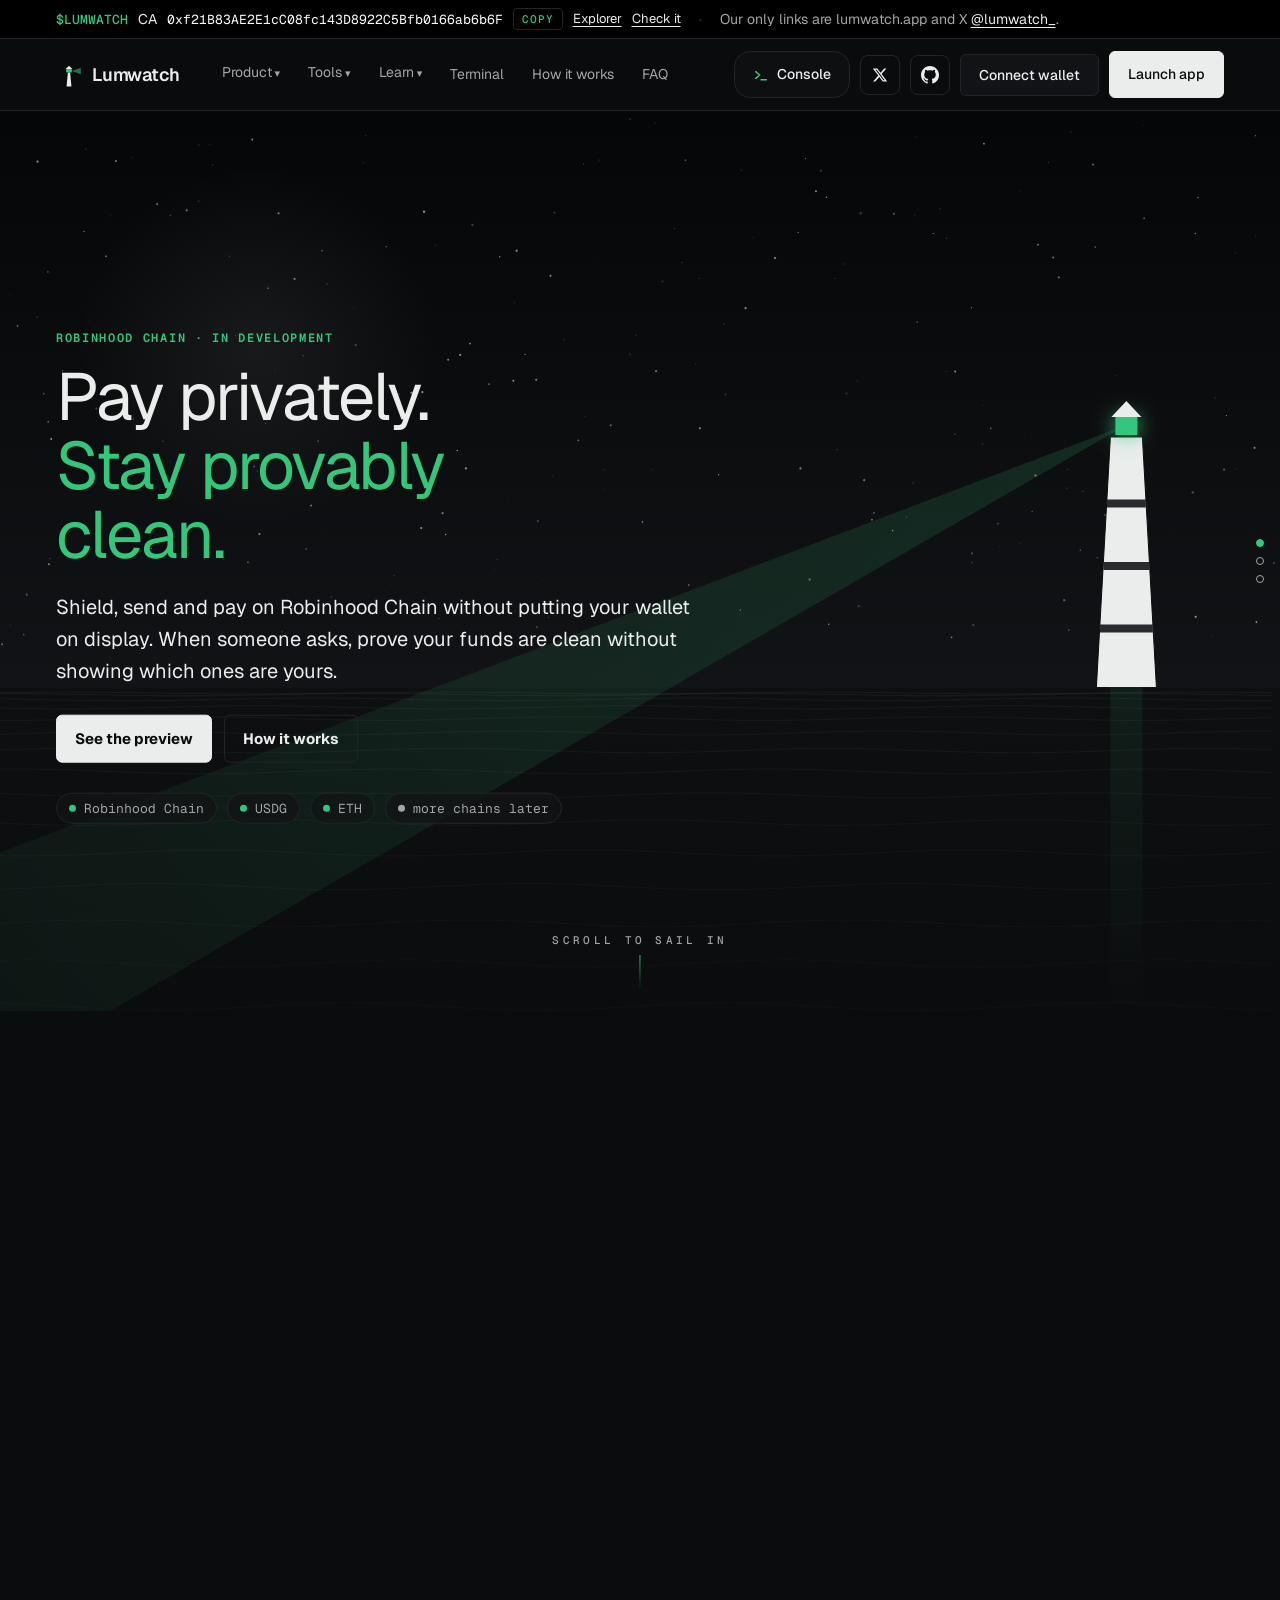
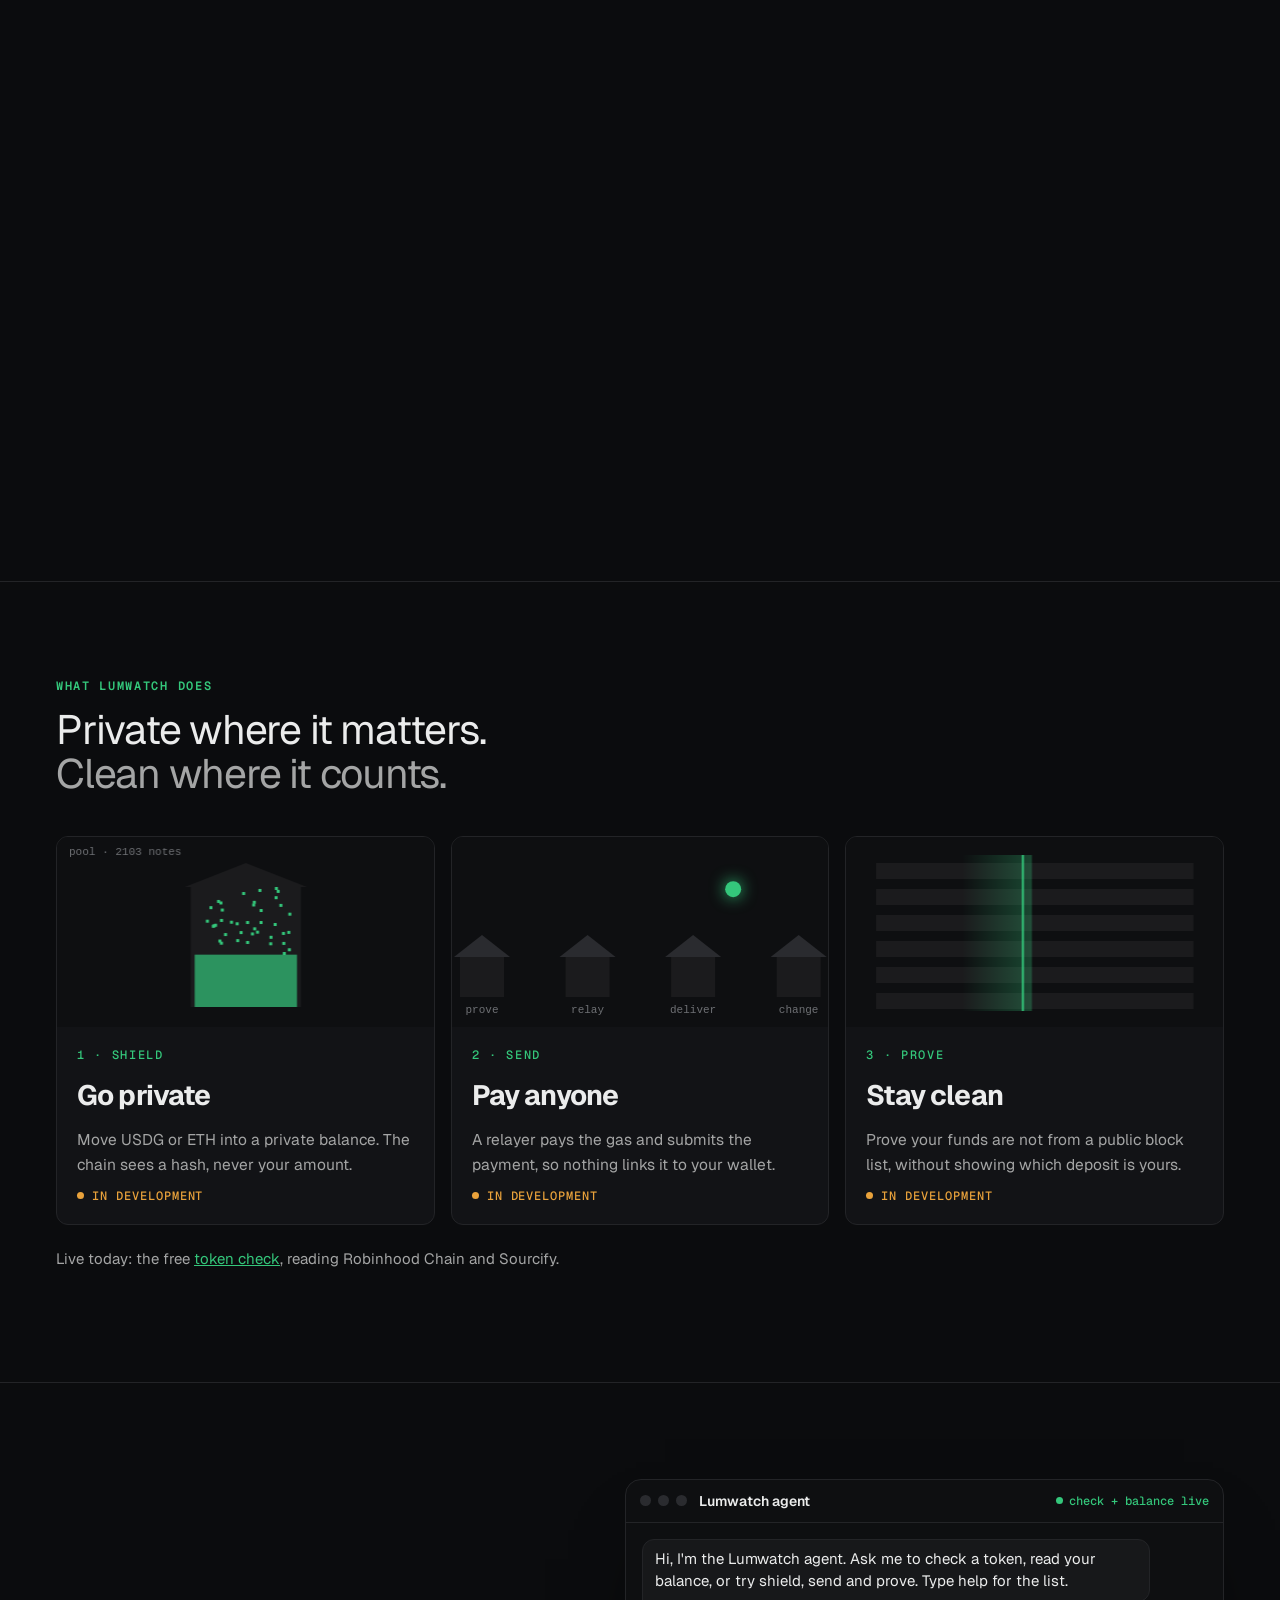
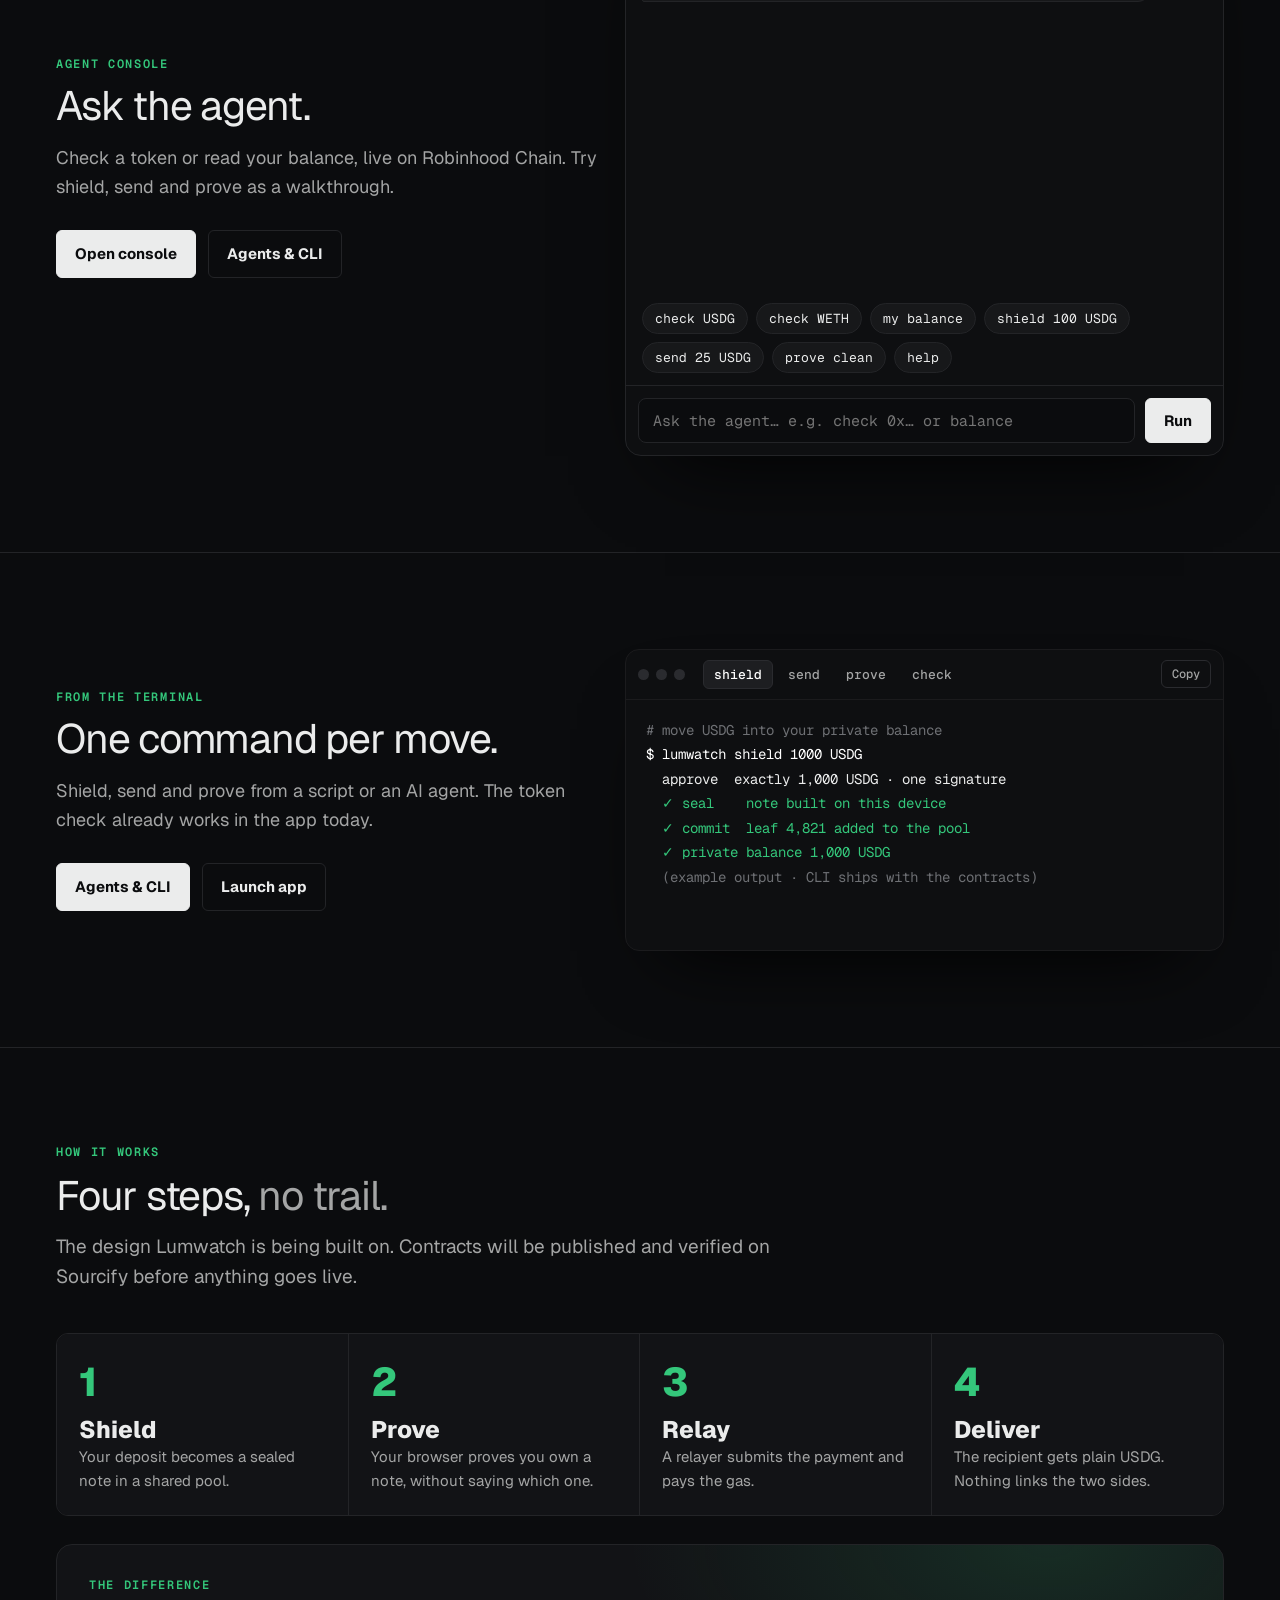
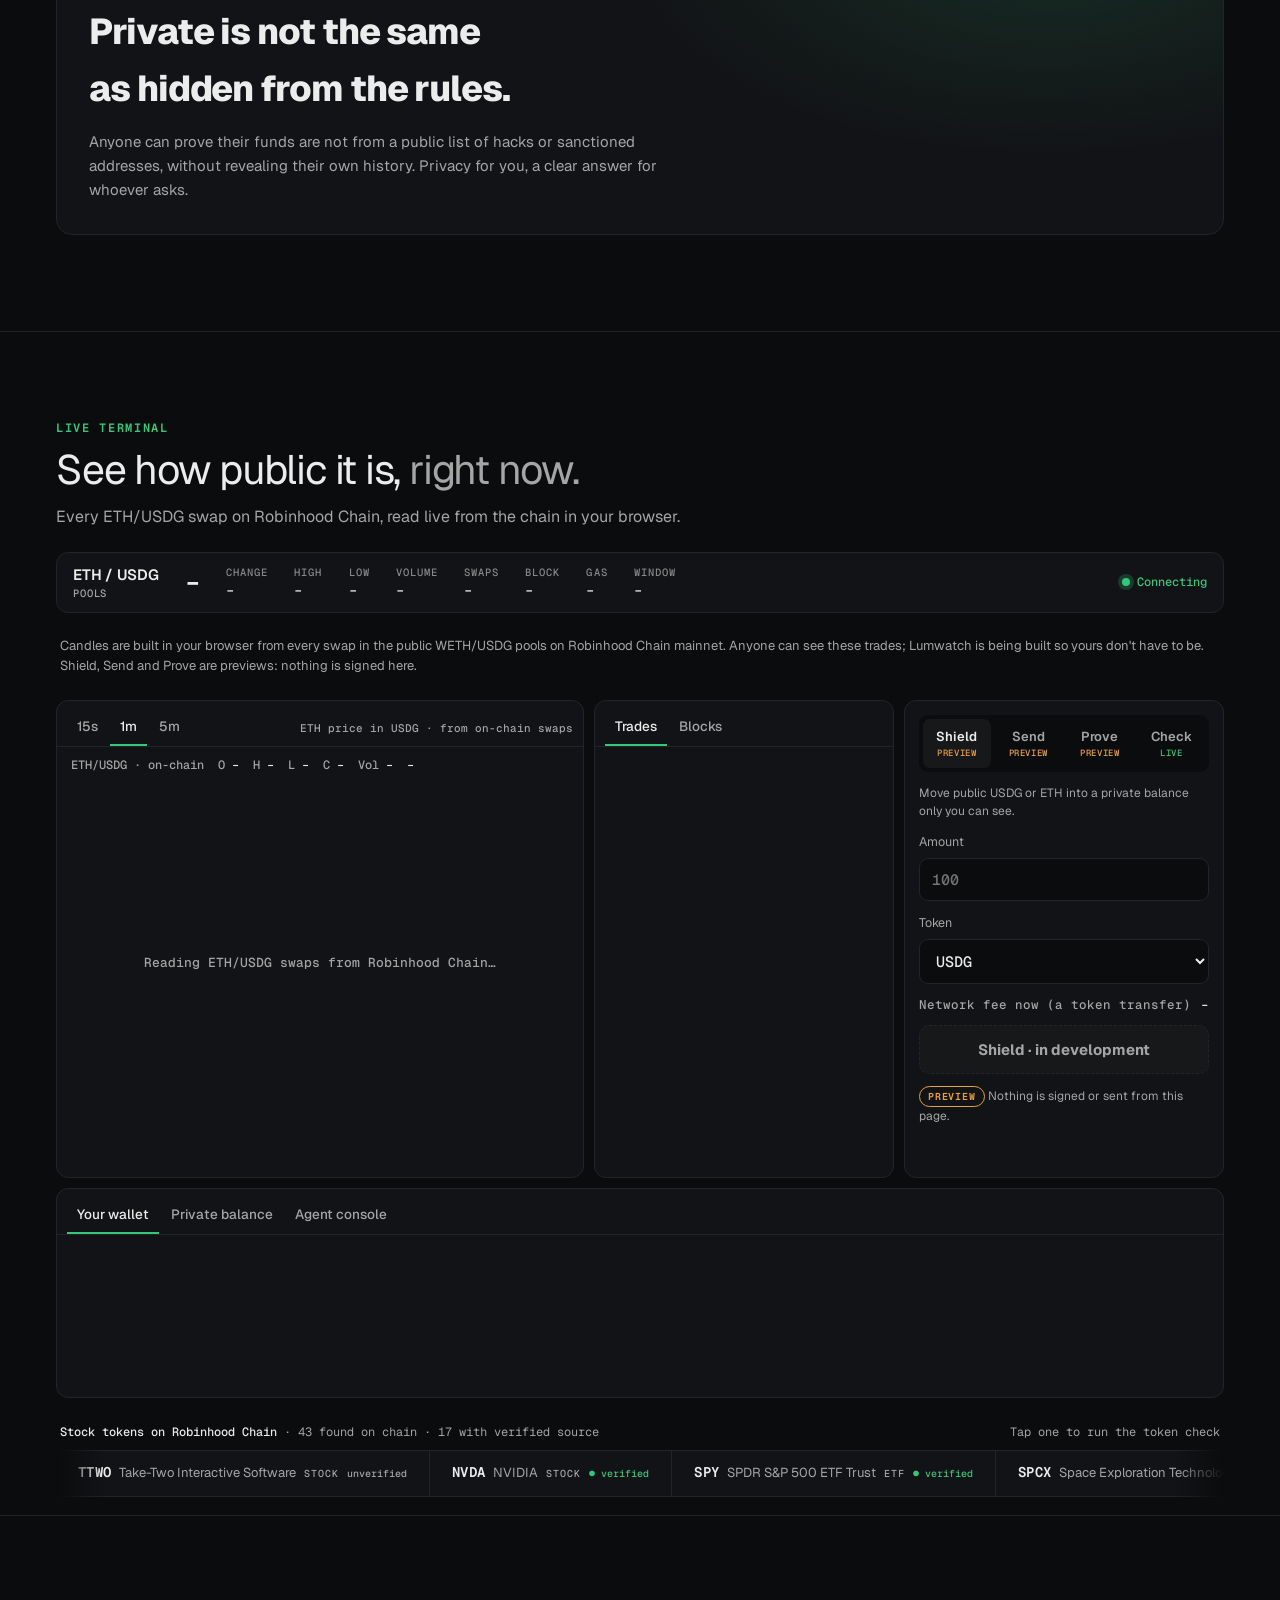
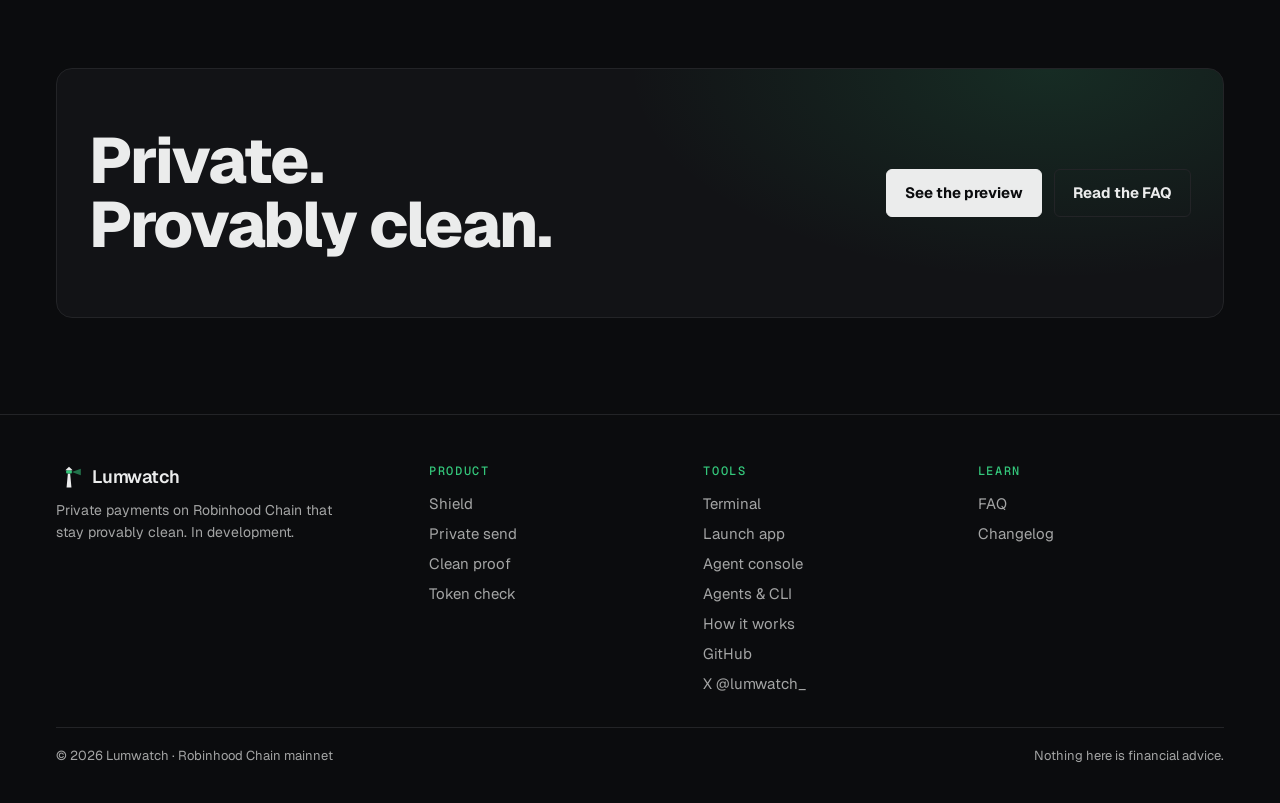
==== commit 304adcf4: "Add files via upload" ====
--- a/index.html
+++ b/index.html
@@ -22,7 +22,7 @@
 </head>
 <body data-page="home">
 <div class="tokenbar"><div class="wrap">
-  <span><b>$LUM</b> contract on Robinhood Chain: <span class="soon">announced at launch, only on this site</span></span>
+  <span class="ca"><b>$LUMWATCH</b> CA <code class="soon" id="ca-full">0xf21B83AE2E1cC08fc143D8922C5Bfb0166ab6b6F</code><button type="button" class="ca-copy" data-copy="0xf21B83AE2E1cC08fc143D8922C5Bfb0166ab6b6F" aria-label="Copy contract address">Copy</button><a href="https://robinhoodchain.blockscout.com/token/0xf21B83AE2E1cC08fc143D8922C5Bfb0166ab6b6F" target="_blank" rel="noopener">Explorer</a><a href="/check/?ca=0xf21B83AE2E1cC08fc143D8922C5Bfb0166ab6b6F">Check it</a></span>
   <span class="sep">·</span>
   <span class="muted">Our only links are lumwatch.app and X <a href="https://x.com/lumwatch_" target="_blank" rel="noopener">@lumwatch_</a>.</span>
 </div></div>
--- a/assets/extra.css
+++ b/assets/extra.css
@@ -93,3 +93,10 @@
 p, li { font-weight: 400; }
 @media (max-width: 700px) { .p1 h1 { font-size: clamp(34px, 10vw, 48px); } .p2 h2, .p3 h2 { font-size: clamp(30px, 9vw, 42px); } }
 .tokenbar a { color: var(--fog); text-decoration: underline; text-underline-offset: 3px; }
+/* contract address bar */
+.tokenbar .ca { display: inline-flex; flex-wrap: wrap; align-items: center; gap: 6px 10px; }
+.tokenbar .ca code { font: 13px var(--mono); color: #fff; word-break: break-all; }
+.tokenbar .ca-copy { font: 500 11px var(--mono); letter-spacing: .08em; text-transform: uppercase; color: var(--lamp); background: transparent; border: 1px solid var(--stone); border-radius: 4px; padding: 3px 8px; cursor: pointer; }
+.tokenbar .ca-copy:hover { border-color: var(--lamp); }
+.tokenbar .ca a { font-size: 13px; }
+@media (max-width: 520px) { .tokenbar .ca code { font-size: 11.5px; } }
